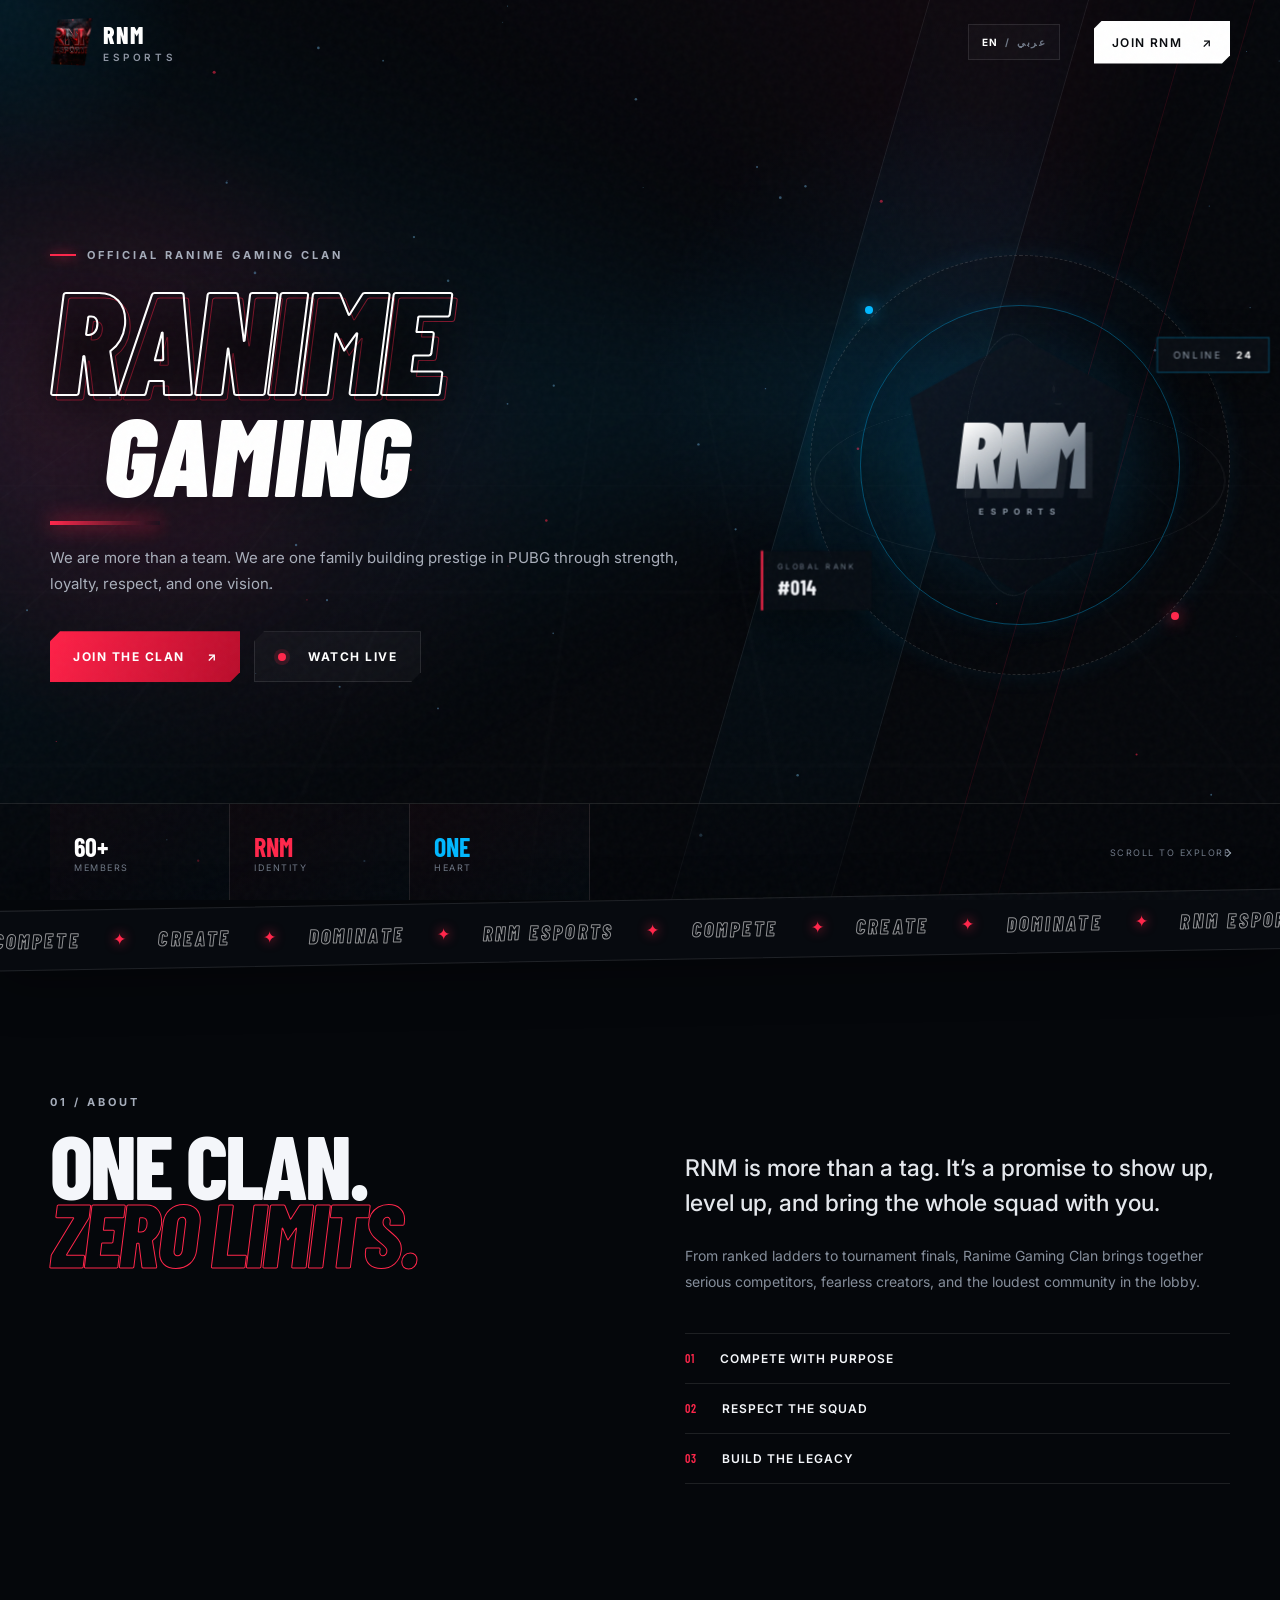
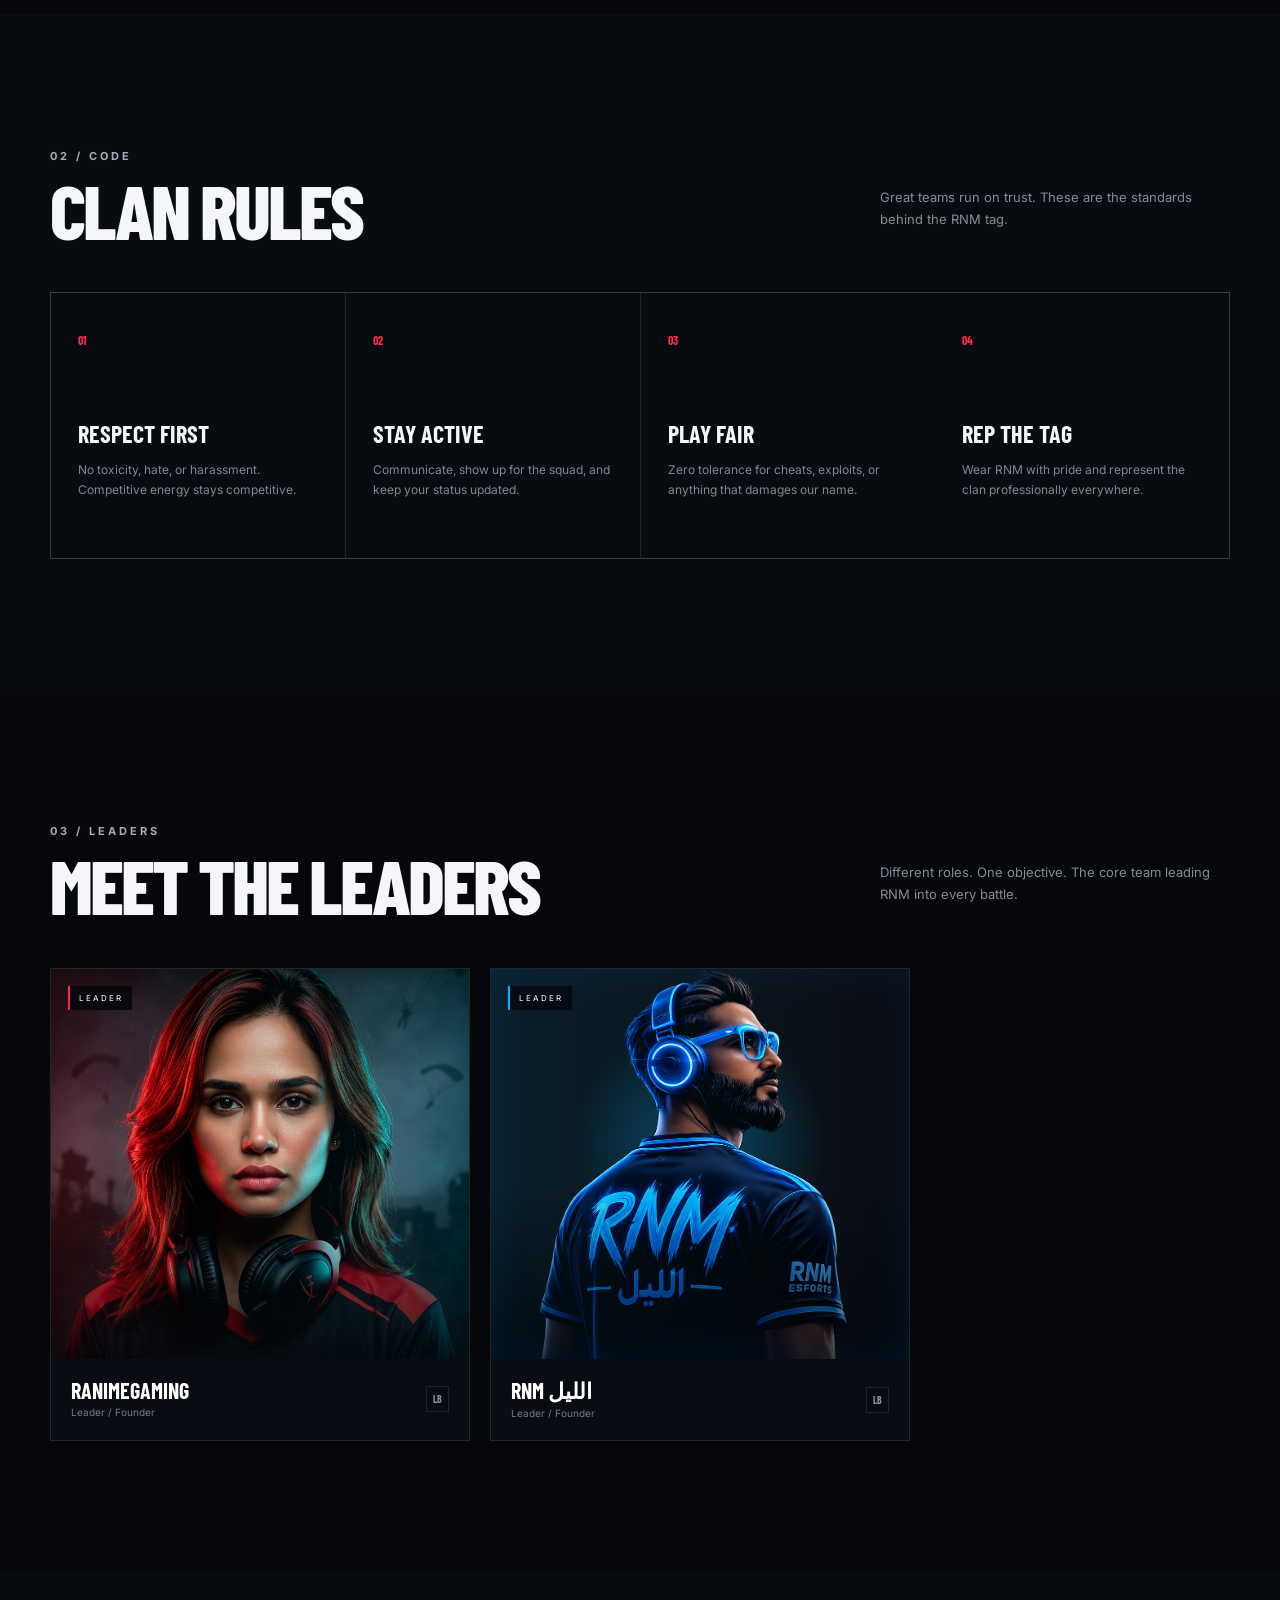
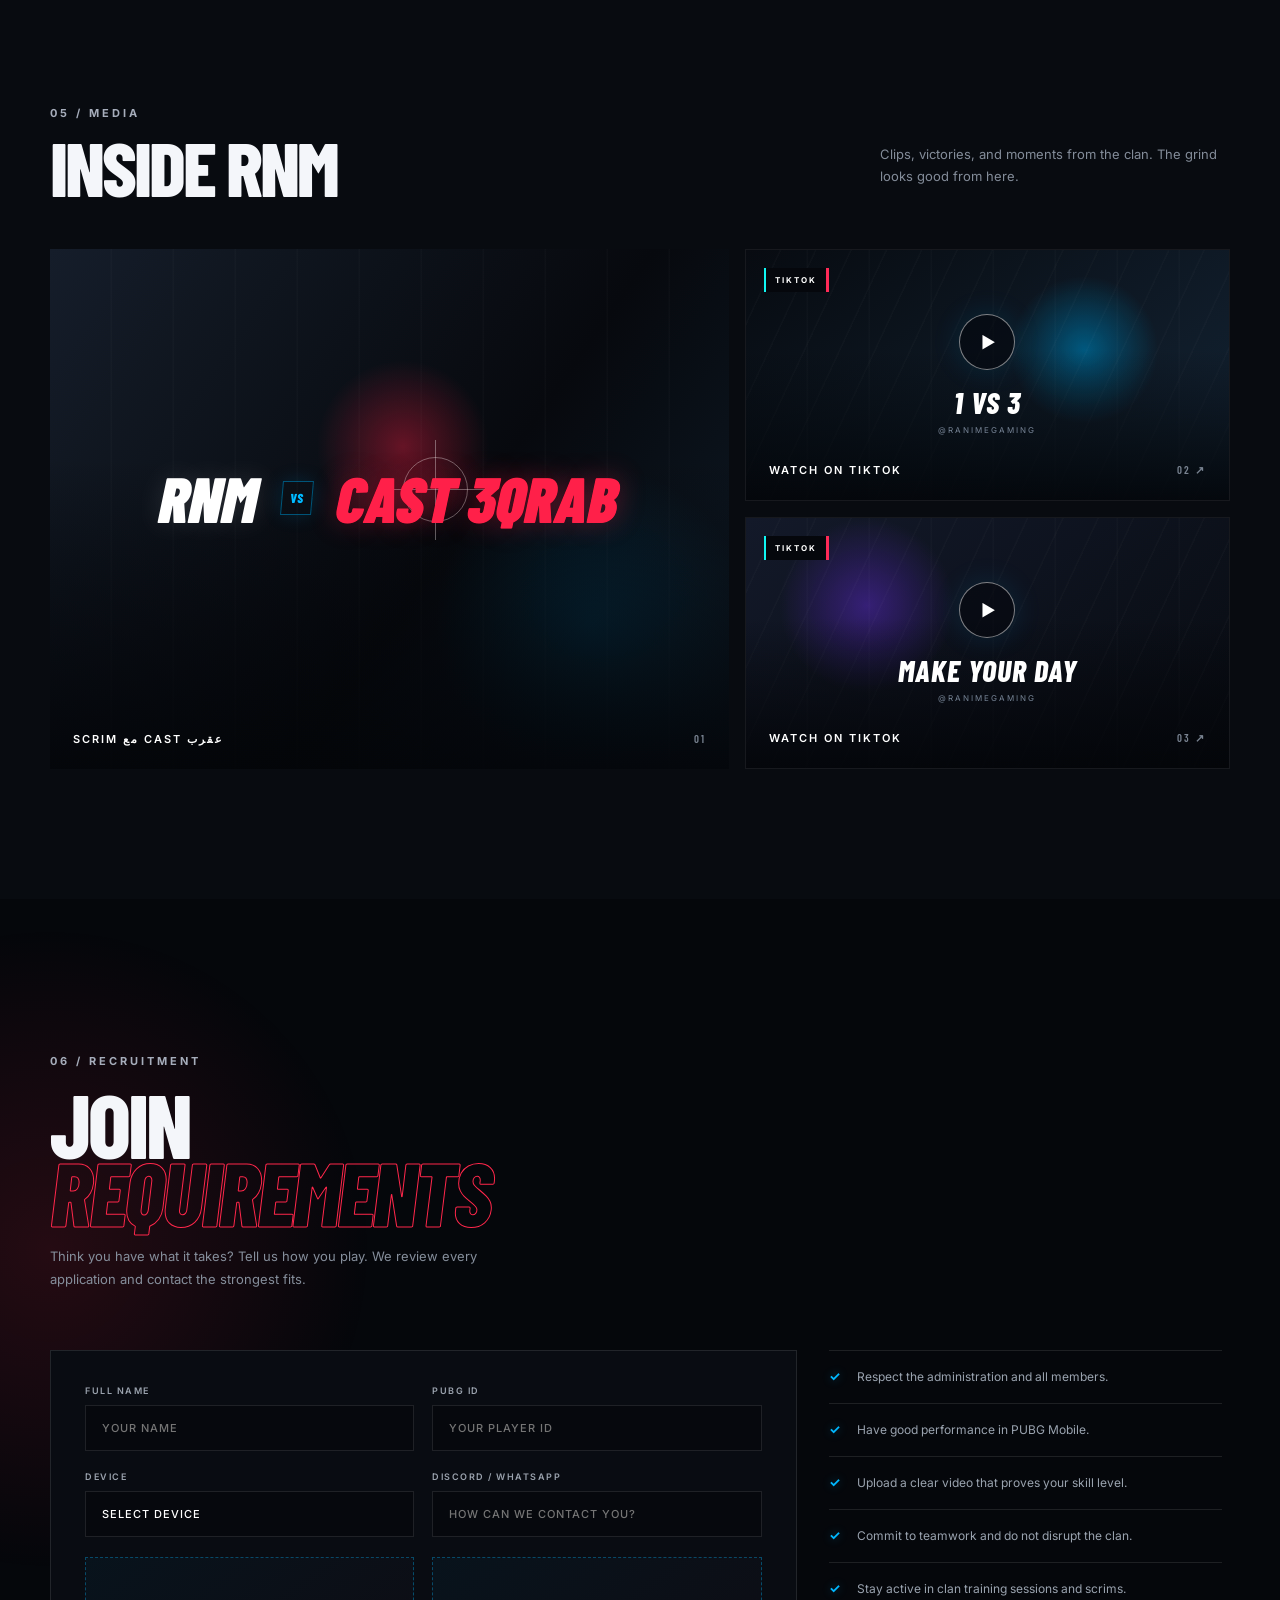
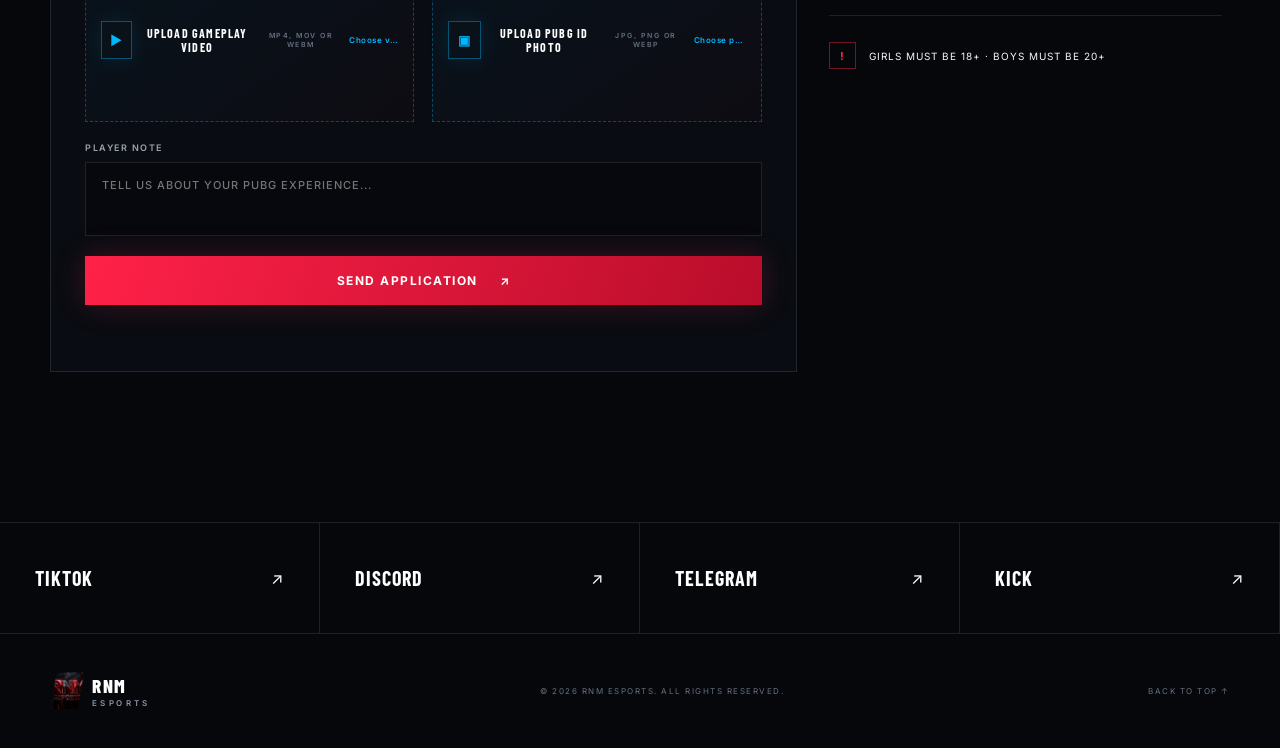
==== index.html @ 08b78b37 "Initial RNM Esports website" ====
<!DOCTYPE html>
<html lang="en">
<head>
  <meta charset="UTF-8">
  <meta name="viewport" content="width=device-width, initial-scale=1.0">
  <meta name="theme-color" content="#05070b">
  <meta name="description" content="RNM Esports — Official Ranime Gaming Clan. Compete, create, dominate.">
  <title>RNM ESPORTS — Official Ranime Gaming Clan</title>
  <link rel="icon" type="image/png" href="assets/rnm-esports-logo.png">
  <link rel="preconnect" href="https://fonts.googleapis.com">
  <link rel="preconnect" href="https://fonts.gstatic.com" crossorigin>
  <link href="https://fonts.googleapis.com/css2?family=Barlow+Condensed:ital,wght@0,500;0,600;0,700;0,800;0,900;1,700&family=Inter:wght@400;500;600;700&display=swap" rel="stylesheet">
  <link rel="stylesheet" href="styles.css?v=20260709-12">
</head>
<body>
  <div class="noise"></div>
  <div class="cursor-glow" aria-hidden="true"></div>
  <div class="page-progress" aria-hidden="true"></div>
  <aside class="live-alert" id="live-alert" aria-live="polite" hidden>
    <div class="live-alert-inner container">
      <div class="live-alert-copy">
        <i class="live-dot"></i>
        <div><b>RANIME IS LIVE NOW</b><span>Join the stream and support RNM</span></div>
      </div>
      <a id="live-alert-link" href="#" target="_blank" rel="noreferrer">WATCH NOW <span>↗</span></a>
      <button id="close-live-alert" type="button" aria-label="Close live notification">×</button>
    </div>
  </aside>

  <header class="nav-wrap">
    <nav class="nav container" aria-label="Main navigation">
      <a class="brand" href="#home" aria-label="RNM Esports home">
        <span class="brand-mark logo-mark"><img src="assets/rnm-esports-logo.png" alt=""></span>
        <span class="brand-copy"><b>RNM</b><small>ESPORTS</small></span>
      </a>
      <button class="menu-btn" type="button" aria-expanded="false" aria-controls="nav-links">
        <span></span><span></span>
        <span class="sr-only">Toggle menu</span>
      </button>
      <div class="nav-links" id="nav-links">
        <div class="language-toggle" id="language-toggle" aria-label="Switch language">
          <a href="?lang=en" data-lang="en">EN</a><span>/</span><a href="?lang=ar" data-lang="ar">عربي</a>
        </div>
        <a class="nav-cta" href="#join">Join RNM <span>↗</span></a>
      </div>
    </nav>
  </header>

  <main>
    <section class="hero" id="home">
      <canvas id="particle-canvas" aria-hidden="true"></canvas>
      <div class="hero-grid" aria-hidden="true"></div>
      <div class="hero-aurora" aria-hidden="true"></div>
      <div class="hero-slash slash-one"></div>
      <div class="hero-slash slash-two"></div>
      <div class="container hero-inner">
        <div class="hero-copy reveal">
          <div class="eyebrow"><span></span> Official Ranime Gaming Clan</div>
          <h1><span class="ranime-word">RANIME</span><br><span class="gaming-word">GAMING</span></h1>
          <p>We are more than a team. We are one family building prestige in PUBG through strength, loyalty, respect, and one vision.</p>
          <div class="hero-actions">
            <a class="btn btn-primary" href="#join">Join the clan <span>↗</span></a>
            <a class="btn btn-ghost" id="watch-live" href="#" target="_blank" rel="noreferrer"><i class="live-dot"></i> <span class="watch-label">Watch live</span></a>
          </div>
        </div>
        <div class="hero-emblem reveal" aria-hidden="true">
          <div class="emblem-glow"></div>
          <div class="emblem-ring ring-1"></div>
          <div class="emblem-ring ring-2"></div>
          <div class="orbit orbit-a"><i></i></div>
          <div class="orbit orbit-b"><i></i></div>
          <div class="emblem-core">
            <strong class="emblem-word">RNM</strong>
            <small>ESPORTS</small>
          </div>
          <div class="status-chip">ONLINE <b>24</b></div>
          <div class="rank-chip"><small>GLOBAL RANK</small><b>#014</b></div>
        </div>
      </div>
      <div class="hero-stats">
        <div class="container stats-inner">
          <div><strong data-count="60">0</strong><span>Members</span></div>
          <div><strong>RNM</strong><span>Identity</span></div>
          <div><strong>ONE</strong><span>Heart</span></div>
          <div class="scroll-cue"><span>Scroll to explore</span><i></i></div>
        </div>
      </div>
    </section>

    <div class="ticker" aria-label="RNM Esports motto">
      <div class="ticker-track">
        <span>COMPETE</span><i>✦</i><span>CREATE</span><i>✦</i><span>DOMINATE</span><i>✦</i><span>RNM ESPORTS</span><i>✦</i>
        <span>COMPETE</span><i>✦</i><span>CREATE</span><i>✦</i><span>DOMINATE</span><i>✦</i><span>RNM ESPORTS</span><i>✦</i>
      </div>
    </div>

    <section class="section about" id="about">
      <div class="container about-grid">
        <div class="section-heading reveal">
          <span class="section-index">01 / ABOUT</span>
          <h2>ONE CLAN.<br><em>ZERO LIMITS.</em></h2>
        </div>
        <div class="about-copy reveal">
          <p class="lead">RNM is more than a tag. It’s a promise to show up, level up, and bring the whole squad with you.</p>
          <p>From ranked ladders to tournament finals, Ranime Gaming Clan brings together serious competitors, fearless creators, and the loudest community in the lobby.</p>
          <div class="values">
            <div><b>01</b><span>Compete with purpose</span></div>
            <div><b>02</b><span>Respect the squad</span></div>
            <div><b>03</b><span>Build the legacy</span></div>
          </div>
        </div>
      </div>
    </section>

    <section class="section rules" id="rules">
      <div class="container">
        <div class="section-top reveal">
          <div><span class="section-index">02 / CODE</span><h2>CLAN RULES</h2></div>
          <p>Great teams run on trust. These are the standards behind the RNM tag.</p>
        </div>
        <div class="rule-grid">
          <article class="rule-card reveal"><span>01</span><h3>Respect first</h3><p>No toxicity, hate, or harassment. Competitive energy stays competitive.</p></article>
          <article class="rule-card reveal"><span>02</span><h3>Stay active</h3><p>Communicate, show up for the squad, and keep your status updated.</p></article>
          <article class="rule-card reveal"><span>03</span><h3>Play fair</h3><p>Zero tolerance for cheats, exploits, or anything that damages our name.</p></article>
          <article class="rule-card reveal"><span>04</span><h3>Rep the tag</h3><p>Wear RNM with pride and represent the clan professionally everywhere.</p></article>
        </div>
      </div>
    </section>

    <section class="section roster" id="roster">
      <div class="container">
        <div class="section-top reveal">
          <div><span class="section-index">03 / LEADERS</span><h2>MEET THE LEADERS</h2></div>
          <p>Different roles. One objective. The core team leading RNM into every battle.</p>
        </div>
        <div class="team-grid">
          <a class="player-card player-link reveal" href="https://www.tiktok.com/@ranimegaming" target="_blank" rel="noreferrer" aria-label="Open RanimeGaming on TikTok">
            <div class="player-visual red leader-visual">
              <img class="player-photo" src="assets/ranimegaming-leader.jpg" alt="RanimeGaming, RNM Esports leader">
              <span class="role">LEADER</span>
            </div>
            <div class="player-info"><div><h3>RANIMEGAMING</h3><p>Leader / Founder</p></div><span>LB</span></div>
          </a>
          <a class="player-card player-link reveal" href="https://www.tiktok.com/@darwish.hajj" target="_blank" rel="noreferrer" aria-label="Open RNM الليل on TikTok">
            <div class="player-visual blue member-photo-visual">
              <img class="player-photo" src="assets/rnm-al-layl.png" alt="RNM الليل, RNM Esports captain">
              <span class="role">LEADER</span>
            </div>
            <div class="player-info"><div><h3>RNM الليل</h3><p>Leader / Founder</p></div><span>LB</span></div>
          </a>
        </div>
      </div>
    </section>

    <section class="section gallery" id="gallery">
      <div class="container">
        <div class="section-top reveal">
          <div><span class="section-index">05 / MEDIA</span><h2>INSIDE RNM</h2></div>
          <p>Clips, victories, and moments from the clan. The grind looks good from here.</p>
        </div>
        <div class="gallery-grid">
          <a class="gallery-item gallery-main scrim-feature reveal" href="https://www.tiktok.com/@ranimegaming/video/7637928309866745095" target="_blank" rel="noreferrer" aria-label="Watch RNM versus CAST عقرب scrim on TikTok">
            <div class="scene scene-1"><span class="crosshair"></span><div class="versus-mark"><b>RNM</b><i>VS</i><b>CAST 3QRAB</b></div></div>
            <div class="gallery-label"><span>SCRIM مع CAST عقرب</span><b>01</b></div>
          </a>
          <a class="gallery-item tiktok-card reveal" href="https://vt.tiktok.com/ZSYVrwwBP/" target="_blank" rel="noreferrer" aria-label="Watch 1 vs 3 on RanimeGaming TikTok">
            <div class="scene tiktok-scene scene-2">
              <span class="tiktok-badge">TIKTOK</span>
              <span class="video-play">▶</span>
              <strong>1 VS 3</strong>
              <small>@RANIMEGAMING</small>
            </div>
            <div class="gallery-label"><span>WATCH ON TIKTOK</span><b>02 ↗</b></div>
          </a>
          <a class="gallery-item tiktok-card reveal" href="https://vt.tiktok.com/ZSYVrsYfb/" target="_blank" rel="noreferrer" aria-label="Watch Make Your Day on RanimeGaming TikTok">
            <div class="scene tiktok-scene scene-3">
              <span class="tiktok-badge">TIKTOK</span>
              <span class="video-play">▶</span>
              <strong>MAKE YOUR DAY</strong>
              <small>@RANIMEGAMING</small>
            </div>
            <div class="gallery-label"><span>WATCH ON TIKTOK</span><b>03 ↗</b></div>
          </a>
        </div>
      </div>
    </section>

    <section class="section join" id="join">
      <div class="join-glow"></div>
      <div class="container join-grid">
        <div class="join-copy reveal">
          <span class="section-index">06 / RECRUITMENT</span>
          <h2>JOIN<br><em>REQUIREMENTS</em></h2>
          <p>Think you have what it takes? Tell us how you play. We review every application and contact the strongest fits.</p>
        </div>
        <form class="join-form reveal" id="join-form">
          <div class="form-row">
            <label>Full name<input name="fullName" type="text" placeholder="YOUR NAME" autocomplete="name" required></label>
            <label>PUBG ID<input name="pubgId" type="text" inputmode="numeric" placeholder="YOUR PLAYER ID" required></label>
          </div>
          <div class="form-row">
            <label>Device
              <select name="device" required>
                <option value="">SELECT DEVICE</option>
                <option>Phone</option>
                <option>Tablet / iPad</option>
              </select>
            </label>
            <label>Discord / WhatsApp<input name="contact" type="text" placeholder="HOW CAN WE CONTACT YOU?" required></label>
          </div>
          <div class="upload-grid">
            <label class="upload-box">
              <input name="gameplayVideo" type="file" accept="video/mp4,video/webm,video/quicktime" required>
              <span class="upload-icon">▶</span>
              <b>UPLOAD GAMEPLAY VIDEO</b>
              <small>MP4, MOV or WEBM</small>
              <em class="file-name">Choose video</em>
            </label>
            <label class="upload-box">
              <input name="pubgIdImage" type="file" accept="image/jpeg,image/png,image/webp" required>
              <span class="upload-icon">▣</span>
              <b>UPLOAD PUBG ID PHOTO</b>
              <small>JPG, PNG or WEBP</small>
              <em class="file-name">Choose photo</em>
            </label>
          </div>
          <label>Player note <textarea name="experience" rows="3" placeholder="TELL US ABOUT YOUR PUBG EXPERIENCE..."></textarea></label>
          <button class="btn btn-primary submit-btn" type="submit">Send application <span>↗</span></button>
          <p class="form-status" role="status"></p>
        </form>
        <aside class="acceptance-requirements reveal">
          <ul>
            <li>Respect the administration and all members.</li>
            <li>Have good performance in PUBG Mobile.</li>
            <li>Upload a clear video that proves your skill level.</li>
            <li>Commit to teamwork and do not disrupt the clan.</li>
            <li>Stay active in clan training sessions and scrims.</li>
          </ul>
          <div class="join-note"><span>!</span><p>Girls must be 18+ · Boys must be 20+</p></div>
        </aside>
      </div>
    </section>

    <section class="social-strip" aria-label="Social links">
      <a href="https://www.tiktok.com/@ranimegaming" target="_blank" rel="noreferrer"><span>TIKTOK</span><b>↗</b></a>
      <a href="https://discord.gg/p7MRAWybR" target="_blank" rel="noreferrer"><span>DISCORD</span><b>↗</b></a>
      <a href="https://t.me/ranimegaming" target="_blank" rel="noreferrer"><span>TELEGRAM</span><b>↗</b></a>
      <a href="https://kick.com/ranimegaming" target="_blank" rel="noreferrer"><span>KICK</span><b>↗</b></a>
    </section>
  </main>

  <footer>
    <div class="container footer-inner">
      <a class="brand footer-brand" href="#home"><span class="brand-mark logo-mark"><img src="assets/rnm-esports-logo.png" alt=""></span><span class="brand-copy"><b>RNM</b><small>ESPORTS</small></span></a>
      <p>© 2026 RNM ESPORTS. ALL RIGHTS RESERVED.</p>
      <a href="#home" class="back-top">BACK TO TOP ↑</a>
    </div>
  </footer>
  <script src="config.js?v=20260709-13"></script>
  <script src="script.js?v=20260709-13"></script>
</body>
</html>
---- styles.css ----
:root{--bg:#05070b;--panel:#0a0d13;--line:rgba(255,255,255,.1);--text:#f4f6fa;--muted:#8e95a3;--red:#ff274b;--blue:#00b8ff;--font-display:"Barlow Condensed",sans-serif;--font-body:"Inter",sans-serif}
*{box-sizing:border-box}html{scroll-behavior:smooth}body{margin:0;background:var(--bg);color:var(--text);font-family:var(--font-body);overflow-x:hidden}.noise{position:fixed;inset:0;opacity:.035;pointer-events:none;z-index:99;background-image:url("data:image/svg+xml,%3Csvg viewBox='0 0 180 180' xmlns='http://www.w3.org/2000/svg'%3E%3Cfilter id='n'%3E%3CfeTurbulence type='fractalNoise' baseFrequency='.85' numOctaves='3' stitchTiles='stitch'/%3E%3C/filter%3E%3Crect width='100%25' height='100%25' filter='url(%23n)' opacity='.8'/%3E%3C/svg%3E")}.cursor-glow{position:fixed;width:420px;height:420px;border-radius:50%;background:radial-gradient(circle,rgba(0,184,255,.09),transparent 65%);pointer-events:none;transform:translate(-50%,-50%);z-index:0}.container{width:min(1180px,calc(100% - 48px));margin:auto}.sr-only{position:absolute;width:1px;height:1px;padding:0;margin:-1px;overflow:hidden;clip:rect(0,0,0,0);white-space:nowrap;border:0}
.nav-wrap{position:fixed;top:0;left:0;width:100%;z-index:50;border-bottom:1px solid transparent;transition:.3s}.nav-wrap.scrolled{background:rgba(5,7,11,.84);backdrop-filter:blur(18px);border-color:var(--line)}.nav{height:84px;display:flex;align-items:center;justify-content:space-between}.brand{display:flex;align-items:center;gap:11px;color:#fff;text-decoration:none}.brand-mark{width:42px;height:46px;display:grid;place-items:center;font:900 31px/1 var(--font-display);font-style:italic;background:linear-gradient(135deg,var(--red),#9a0d2b);clip-path:polygon(18% 0,100% 0,82% 100%,0 100%)}.brand-copy{display:grid;line-height:.8}.brand-copy b{font:800 24px/1 var(--font-display);letter-spacing:1px}.brand-copy small{font:600 10px/1 var(--font-body);letter-spacing:3.6px;color:var(--muted);margin-top:5px}.nav-links{display:flex;align-items:center;gap:34px}.nav-links a{color:#aeb4c0;text-decoration:none;text-transform:uppercase;font:600 12px var(--font-body);letter-spacing:1.4px;transition:.2s}.nav-links a:hover{color:#fff}.nav-links .nav-cta{background:#fff;color:#080a0e;padding:14px 18px;clip-path:polygon(8px 0,100% 0,100% calc(100% - 8px),calc(100% - 8px) 100%,0 100%,0 8px)}.nav-links .nav-cta:hover{background:var(--red);color:#fff}.nav-cta span{margin-left:15px}.menu-btn{display:none;background:none;border:0;width:42px;height:42px;padding:10px}.menu-btn span:not(.sr-only){display:block;height:2px;background:#fff;margin:7px 0}
.hero{min-height:100vh;position:relative;display:flex;align-items:center;overflow:hidden;background:radial-gradient(circle at 72% 42%,rgba(0,76,120,.16),transparent 28%),radial-gradient(circle at 18% 52%,rgba(255,39,75,.08),transparent 30%)}#particle-canvas,.hero-grid{position:absolute;inset:0;width:100%;height:100%}.hero-grid{opacity:.16;background-image:linear-gradient(rgba(255,255,255,.06) 1px,transparent 1px),linear-gradient(90deg,rgba(255,255,255,.06) 1px,transparent 1px);background-size:76px 76px;mask-image:linear-gradient(to bottom,transparent 5%,#000 40%,transparent 92%);transform:perspective(600px) rotateX(56deg) scale(1.7) translateY(20%)}.hero-slash{position:absolute;width:160px;height:130%;top:-15%;transform:skewX(-16deg);border:1px solid rgba(255,255,255,.07)}.slash-one{right:25%;background:linear-gradient(180deg,transparent,rgba(0,184,255,.05),transparent)}.slash-two{right:12%;width:60px;border-color:rgba(255,39,75,.12)}.hero-inner{position:relative;z-index:2;display:grid;grid-template-columns:1.2fr .8fr;align-items:center;padding:150px 0 120px}.eyebrow,.section-index{text-transform:uppercase;font-size:11px;font-weight:700;letter-spacing:3px;color:#a6adbb}.eyebrow{display:flex;align-items:center;gap:11px}.eyebrow span{display:block;width:26px;height:2px;background:var(--red);box-shadow:0 0 12px var(--red)}.hero h1,.section h2{font-family:var(--font-display);margin:20px 0;text-transform:uppercase;line-height:.76;letter-spacing:-3px}.hero h1{font-size:clamp(92px,14vw,190px);font-style:italic;font-weight:900;text-shadow:0 10px 50px rgba(0,0,0,.4)}.hero h1 span{color:transparent;-webkit-text-stroke:2px #fff;position:relative}.hero h1 span:after{content:"RNM";position:absolute;left:5px;top:5px;color:transparent;-webkit-text-stroke:1px rgba(255,39,75,.55);z-index:-1}.hero-copy>p{max-width:580px;color:#a9afbb;line-height:1.75;font-size:15px}.hero-actions{display:flex;gap:14px;margin-top:34px}.btn{border:0;display:inline-flex;align-items:center;justify-content:center;gap:22px;min-width:165px;padding:17px 23px;text-decoration:none;text-transform:uppercase;font:700 12px var(--font-body);letter-spacing:1.5px;cursor:pointer;transition:.25s;clip-path:polygon(10px 0,100% 0,100% calc(100% - 10px),calc(100% - 10px) 100%,0 100%,0 10px)}.btn-primary{color:#fff;background:linear-gradient(110deg,#ff2148,#b90d2b);box-shadow:0 0 30px rgba(255,39,75,.22)}.btn-primary:hover{transform:translateY(-3px);box-shadow:0 5px 36px rgba(255,39,75,.45)}.btn-ghost{border:1px solid var(--line);color:#fff;background:rgba(255,255,255,.03)}.btn-ghost:hover{border-color:rgba(0,184,255,.55);background:rgba(0,184,255,.07)}.live-dot{width:8px;height:8px;background:#ff274b;border-radius:50%;box-shadow:0 0 0 4px rgba(255,39,75,.16);animation:pulse 1.5s infinite}.hero-emblem{position:relative;width:min(420px,35vw);aspect-ratio:1;margin-left:auto;display:grid;place-items:center}.emblem-ring{position:absolute;border-radius:50%;border:1px solid rgba(255,255,255,.14)}.ring-1{inset:0;border-style:dashed;animation:spin 35s linear infinite}.ring-2{inset:12%;border-color:rgba(0,184,255,.35);box-shadow:inset 0 0 45px rgba(0,184,255,.05);animation:spin 25s linear infinite reverse}.emblem-core{width:58%;height:58%;display:flex;flex-direction:column;align-items:center;justify-content:center;background:linear-gradient(140deg,rgba(15,23,35,.95),rgba(4,7,12,.95));clip-path:polygon(50% 0,93% 24%,82% 82%,50% 100%,18% 82%,7% 24%);filter:drop-shadow(0 0 35px rgba(0,184,255,.18))}.emblem-core span{font:900 150px/1 var(--font-display);font-style:italic;background:linear-gradient(135deg,#fff 20%,#566575 75%);-webkit-background-clip:text;color:transparent}.emblem-core small{font-size:8px;letter-spacing:4px;color:#77818e}.status-chip{position:absolute;right:-20px;top:22%;padding:10px 14px;background:#090d13;border:1px solid rgba(0,184,255,.35);font-size:9px;letter-spacing:2px;color:#8e9aa8}.status-chip b{color:#fff;margin-left:8px}.hero-stats{position:absolute;bottom:0;left:0;width:100%;z-index:3;border-top:1px solid var(--line);background:rgba(4,6,10,.5)}.stats-inner{display:grid;grid-template-columns:repeat(3,180px) 1fr;align-items:center;height:96px}.stats-inner>div{display:grid;border-right:1px solid var(--line);padding-left:24px}.stats-inner strong{font:700 26px var(--font-display)}.stats-inner span{font-size:9px;text-transform:uppercase;letter-spacing:1.5px;color:#707987}.scroll-cue{border:0!important;display:flex!important;grid-template-columns:1fr 32px!important;justify-content:end;align-items:center}.scroll-cue i{height:1px;background:#55606d;position:relative}.scroll-cue i:after{content:"";position:absolute;right:0;top:-2px;width:5px;height:5px;border-top:1px solid #9ca6b2;border-right:1px solid #9ca6b2;transform:rotate(45deg)}
.section{padding:130px 0;position:relative}.section h2{font-size:clamp(58px,7vw,96px);font-weight:800}.section h2 em{font-style:italic;color:transparent;-webkit-text-stroke:1px var(--red)}.about-grid{display:grid;grid-template-columns:1fr 1fr;gap:90px}.about-copy{padding-top:38px}.about-copy p{color:#858e9b;line-height:1.85;font-size:14px}.about-copy .lead{color:#e4e7ec;font:500 23px/1.5 var(--font-body)}.values{margin-top:38px;border-top:1px solid var(--line)}.values div{display:flex;gap:25px;align-items:center;padding:17px 0;border-bottom:1px solid var(--line);text-transform:uppercase;font:600 12px var(--font-body);letter-spacing:1px}.values b{font:600 12px var(--font-display);color:var(--red)}
.rules,.gallery{background:#080b10}.section-top{display:flex;justify-content:space-between;align-items:flex-end;margin-bottom:54px}.section-top h2{font-size:clamp(52px,6vw,78px);margin:16px 0 0}.section-top>p{width:350px;color:#838c99;line-height:1.7;font-size:13px;margin-bottom:8px}.rule-grid{display:grid;grid-template-columns:repeat(4,1fr);gap:1px;background:var(--line);border:1px solid var(--line)}.rule-card{background:#080b10;padding:36px 27px;min-height:265px;position:relative;overflow:hidden;transition:.3s}.rule-card:after{content:"";position:absolute;width:100%;height:3px;bottom:0;left:-100%;background:linear-gradient(90deg,var(--red),var(--blue));transition:.35s}.rule-card:hover{background:#0d1118;transform:translateY(-5px)}.rule-card:hover:after{left:0}.rule-card>span{font:700 12px var(--font-display);color:var(--red)}.rule-card h3{text-transform:uppercase;font:700 24px var(--font-display);margin:70px 0 12px}.rule-card p{color:#7f8794;font-size:12px;line-height:1.7}
.team-grid{display:grid;grid-template-columns:repeat(2,minmax(0,1fr));gap:20px;max-width:860px}.player-card{background:#090c12;border:1px solid var(--line);transition:.3s}.player-card:hover{transform:translateY(-8px);border-color:rgba(0,184,255,.35)}.player-visual{height:390px;position:relative;display:grid;place-items:center;overflow:hidden}.player-visual:after{content:"";position:absolute;inset:0;background:repeating-linear-gradient(110deg,transparent 0 28px,rgba(255,255,255,.025) 29px 30px)}.player-visual.red{background:radial-gradient(circle at 50% 45%,rgba(255,39,75,.34),transparent 42%),#0b0d13}.player-visual.blue{background:radial-gradient(circle at 50% 45%,rgba(0,184,255,.33),transparent 42%),#0b0d13}.player-visual.purple{background:radial-gradient(circle at 50% 45%,rgba(127,70,255,.34),transparent 42%),#0b0d13}.player-visual.cyan{background:radial-gradient(circle at 50% 45%,rgba(0,255,217,.25),transparent 42%),#0b0d13}.player-avatar{font:900 155px/1 var(--font-display);font-style:italic;color:rgba(255,255,255,.88);text-shadow:10px 10px 0 rgba(255,255,255,.05);z-index:1}.role{position:absolute;top:17px;left:17px;background:rgba(5,7,11,.8);padding:7px 9px;font-size:8px;letter-spacing:2px;z-index:2}.player-info{display:flex;align-items:center;justify-content:space-between;padding:18px 20px}.player-info h3{font:700 22px var(--font-display);margin:0}.player-info p{font-size:10px;color:#737d8b;margin:3px 0}.player-info>span{font:700 10px var(--font-display);color:#8993a0;border:1px solid var(--line);padding:6px}
.events{background:linear-gradient(135deg,#07090e,#0a0f17)}.match{display:grid;grid-template-columns:110px 1fr 130px 50px;align-items:center;border-top:1px solid var(--line);padding:24px 8px;transition:.3s}.match:last-child{border-bottom:1px solid var(--line)}.match:hover{background:rgba(255,255,255,.025);padding-left:20px}.date{display:flex;align-items:baseline;gap:8px}.date b{font:700 42px var(--font-display)}.date span,.match-time span{font-size:9px;letter-spacing:2px;color:#7d8794}.match-type>span{font:700 8px var(--font-body);letter-spacing:2px;color:var(--red)}.match-type h3{font:700 28px var(--font-display);margin:6px 0}.match-type h3 i{font-style:normal;color:#46505e;margin:0 10px}.match-type p{font-size:10px;color:#6f7885;margin:0}.match-time{display:grid}.match-time b{font:700 20px var(--font-display)}.match>a{color:#fff;border:1px solid var(--line);width:42px;height:42px;display:grid;place-items:center;text-decoration:none;transition:.2s}.match>a:hover{background:var(--red);border-color:var(--red)}
.gallery-grid{display:grid;grid-template-columns:1.4fr 1fr;grid-template-rows:1fr 1fr;gap:16px}.gallery-item{position:relative;min-height:230px;overflow:hidden}.gallery-main{grid-row:1/3;min-height:520px}.scene{position:absolute;inset:0;transition:.6s}.gallery-item:hover .scene{transform:scale(1.04)}.scene:after{content:"";position:absolute;inset:0;background:linear-gradient(0deg,rgba(3,5,8,.9),transparent 60%),repeating-linear-gradient(90deg,transparent 0 60px,rgba(255,255,255,.02) 61px 62px)}.scene-1{background:radial-gradient(circle at 55% 45%,rgba(255,48,78,.45),transparent 18%),linear-gradient(125deg,#18202b 10%,#080b11 45%,#142431 70%,#07090d)}.scene-2{background:radial-gradient(circle at 70% 40%,rgba(0,184,255,.38),transparent 20%),linear-gradient(145deg,#080b10,#152432)}.scene-3{background:radial-gradient(circle at 25% 35%,rgba(122,55,255,.34),transparent 22%),linear-gradient(145deg,#141927,#080b10)}.crosshair{position:absolute;left:52%;top:40%;width:65px;height:65px;border:1px solid rgba(255,255,255,.35);border-radius:50%;z-index:1}.crosshair:before,.crosshair:after{content:"";position:absolute;background:rgba(255,255,255,.35)}.crosshair:before{width:100px;height:1px;left:-18px;top:31px}.crosshair:after{height:100px;width:1px;top:-18px;left:31px}.gallery-label{position:absolute;bottom:0;left:0;width:100%;padding:23px;display:flex;justify-content:space-between;z-index:2;font:600 11px var(--font-body);letter-spacing:2px}.gallery-label b{font:600 11px var(--font-display);color:#798391}
.join{overflow:hidden;padding:150px 0}.join-glow{position:absolute;width:700px;height:700px;left:-300px;top:0;background:radial-gradient(circle,rgba(255,39,75,.13),transparent 65%)}.join-grid{display:grid;grid-template-columns:.9fr 1.1fr;gap:100px;position:relative}.join-copy p{color:#858e9b;font-size:13px;line-height:1.75;max-width:430px}.join-note{display:flex;gap:13px;align-items:center;margin-top:32px}.join-note span{width:27px;height:27px;border:1px solid rgba(255,39,75,.45);color:var(--red);display:grid;place-items:center;font:700 11px var(--font-body)}.join-note p{font-size:10px;text-transform:uppercase;letter-spacing:1px}.join-form{background:#090c12;border:1px solid var(--line);padding:34px}.form-row{display:grid;grid-template-columns:1fr 1fr;gap:18px}.join-form label{display:grid;gap:9px;margin-bottom:20px;text-transform:uppercase;font:600 9px var(--font-body);letter-spacing:1.5px;color:#9ba3ae}.join-form input,.join-form select,.join-form textarea{width:100%;border:1px solid var(--line);background:#06080d;color:#fff;padding:15px 16px;outline:0;font:500 11px var(--font-body);letter-spacing:1px;resize:none;transition:.2s}.join-form input:focus,.join-form select:focus,.join-form textarea:focus{border-color:var(--blue);box-shadow:0 0 0 3px rgba(0,184,255,.06)}.join-form select{appearance:none}.submit-btn{width:100%;clip-path:none}.form-status{text-align:center;color:#57e7b3!important;min-height:18px;margin:14px 0 0!important}
.social-strip{display:grid;grid-template-columns:repeat(4,1fr);border-top:1px solid var(--line);border-bottom:1px solid var(--line)}.social-strip a{height:110px;display:flex;align-items:center;justify-content:space-between;padding:0 35px;border-right:1px solid var(--line);text-decoration:none;color:#fff;font:700 20px var(--font-display);letter-spacing:1px;transition:.25s}.social-strip a:hover{background:var(--red);padding-right:25px}.social-strip b{font:400 16px var(--font-body)}footer{padding:34px 0}.footer-inner{display:flex;justify-content:space-between;align-items:center}.footer-brand{transform:scale(.8);transform-origin:left}.footer-inner p,.back-top{color:#67717f;text-decoration:none;font-size:8px;letter-spacing:1.5px}.back-top:hover{color:#fff}
.reveal{opacity:0;transform:translateY(30px);transition:opacity .7s ease,transform .7s ease}.reveal.visible{opacity:1;transform:none}@keyframes spin{to{transform:rotate(360deg)}}@keyframes pulse{50%{box-shadow:0 0 0 8px rgba(255,39,75,0)}}@media(max-width:900px){.nav-links{position:fixed;inset:84px 0 auto;background:rgba(5,7,11,.97);padding:30px 24px;display:none;flex-direction:column;align-items:stretch;border-bottom:1px solid var(--line)}.nav-links.open{display:flex}.menu-btn{display:block}.hero-inner{grid-template-columns:1fr;padding-top:140px}.hero-emblem{position:absolute;width:330px;right:-130px;opacity:.28}.hero-copy{z-index:2}.stats-inner{grid-template-columns:repeat(3,1fr)}.scroll-cue{display:none!important}.about-grid,.join-grid{grid-template-columns:1fr;gap:30px}.rule-grid,.team-grid{grid-template-columns:1fr 1fr}.section-top{align-items:flex-start}.section-top>p{width:280px}.join-grid{gap:45px}.social-strip{grid-template-columns:1fr 1fr}.social-strip a:nth-child(2){border-right:0}}@media(max-width:600px){.container{width:min(100% - 30px,1180px)}.nav{height:72px}.nav-links{inset:72px 0 auto}.brand-mark{width:36px;height:40px;font-size:27px}.hero{min-height:820px}.hero-inner{padding:120px 0 200px}.hero h1{font-size:88px;letter-spacing:-2px}.hero-copy>p{font-size:13px}.hero-actions{flex-direction:column;align-items:stretch}.btn{width:100%}.hero-emblem{top:200px;right:-200px}.hero-stats{bottom:0}.stats-inner{height:112px}.stats-inner>div{padding-left:10px}.stats-inner strong{font-size:23px}.stats-inner span{font-size:7px}.section{padding:90px 0}.section h2{font-size:56px}.about-grid{gap:0}.about-copy{padding-top:10px}.about-copy .lead{font-size:19px}.section-top{display:block;margin-bottom:34px}.section-top>p{width:auto}.rule-grid,.team-grid{grid-template-columns:1fr}.rule-card{min-height:220px}.rule-card h3{margin-top:45px}.player-visual{height:340px}.match{grid-template-columns:65px 1fr 38px;padding:20px 0}.match-time{display:none}.date b{font-size:34px}.match-type h3{font-size:21px}.gallery-grid{display:block}.gallery-item,.gallery-main{min-height:300px;margin-bottom:14px}.gallery-main{min-height:430px}.join{padding:100px 0}.join-form{padding:24px 18px}.form-row{grid-template-columns:1fr;gap:0}.social-strip a{height:85px;padding:0 18px;font-size:16px}.footer-inner{flex-direction:column;gap:22px}.footer-brand{transform-origin:center}.cursor-glow{display:none}}
@media(prefers-reduced-motion:reduce){html{scroll-behavior:auto}*,*:before,*:after{animation-duration:.01ms!important;animation-iteration-count:1!important;transition-duration:.01ms!important}}

/* Premium depth system */
.page-progress{position:fixed;z-index:101;left:0;top:0;width:var(--scroll-progress,0%);height:2px;background:linear-gradient(90deg,var(--red),#9d38ff,var(--blue));box-shadow:0 0 16px var(--blue);pointer-events:none}
.nav-wrap:before{content:"";position:absolute;inset:0;opacity:0;background:linear-gradient(90deg,rgba(255,39,75,.04),transparent 35%,rgba(0,184,255,.04));transition:.3s}.nav-wrap.scrolled:before{opacity:1}
.brand-mark{position:relative;filter:drop-shadow(0 0 12px rgba(255,39,75,.28));transform:perspective(80px) rotateY(-8deg)}
.hero{isolation:isolate}.hero:before{content:"";position:absolute;z-index:-1;width:54vw;height:54vw;left:-22vw;top:5%;border-radius:50%;background:radial-gradient(circle,rgba(255,25,70,.13),transparent 67%);filter:blur(35px);animation:breathe 5s ease-in-out infinite}
.hero-aurora{position:absolute;inset:-20%;z-index:-1;background:conic-gradient(from 130deg at 70% 45%,transparent 0 30%,rgba(0,184,255,.08) 38%,transparent 47%,rgba(255,39,75,.05) 64%,transparent 73%);filter:blur(50px);animation:aurora 16s linear infinite}
.hero-copy{transform-style:preserve-3d}.hero-copy.visible h1{animation:heroEnter 1s cubic-bezier(.16,1,.3,1) both}.hero h1{filter:drop-shadow(0 22px 35px rgba(0,0,0,.75))}.hero h1:after{content:"";display:block;width:110px;height:4px;margin-top:25px;background:linear-gradient(90deg,var(--red),transparent);box-shadow:0 0 20px var(--red)}
.hero-emblem{transform-style:preserve-3d;perspective:900px;transition:transform .2s ease-out}.emblem-glow{position:absolute;inset:14%;border-radius:50%;background:radial-gradient(circle,rgba(0,184,255,.24),transparent 66%);filter:blur(25px);animation:breathe 3.2s ease-in-out infinite}.emblem-ring{box-shadow:0 0 25px rgba(0,184,255,.08)}.ring-1:before,.ring-1:after{content:"";position:absolute;width:8px;height:8px;border-radius:50%;background:var(--blue);box-shadow:0 0 16px var(--blue)}.ring-1:before{left:13%;top:12%}.ring-1:after{right:12%;bottom:13%;background:var(--red);box-shadow:0 0 16px var(--red)}
.orbit{position:absolute;inset:2%;border:1px solid rgba(255,255,255,.07);border-radius:50%;transform:rotateX(68deg) rotateZ(12deg);animation:orbitSpin 7s linear infinite}.orbit-b{inset:19%;transform:rotateY(68deg) rotateZ(48deg);animation-duration:5s;animation-direction:reverse}.orbit i{position:absolute;left:50%;top:-4px;width:8px;height:8px;border-radius:50%;background:#fff;box-shadow:0 0 12px #fff,0 0 24px var(--blue)}
.emblem-core{transform:translateZ(45px);position:relative}.emblem-core:after{content:"";position:absolute;inset:0;background:linear-gradient(115deg,transparent 20%,rgba(255,255,255,.16) 47%,transparent 62%);transform:translateX(-130%);animation:coreShine 4s ease-in-out infinite}.status-chip,.rank-chip{backdrop-filter:blur(10px);box-shadow:0 12px 35px rgba(0,0,0,.4);transform:translateZ(70px)}.rank-chip{position:absolute;left:-7%;bottom:18%;display:grid;padding:10px 14px;background:rgba(9,13,19,.8);border-left:2px solid var(--red)}.rank-chip small{font-size:7px;letter-spacing:2px;color:#6f7b89}.rank-chip b{font:700 19px var(--font-display);margin-top:3px}
.ticker{position:relative;z-index:4;overflow:hidden;border-block:1px solid rgba(255,255,255,.1);background:#070a0f;transform:rotate(-1deg) scale(1.01);box-shadow:0 12px 50px rgba(0,0,0,.35)}.ticker-track{width:max-content;display:flex;align-items:center;gap:32px;padding:17px 0;animation:ticker 24s linear infinite}.ticker span{font:800 20px var(--font-display);font-style:italic;letter-spacing:3px;color:transparent;-webkit-text-stroke:1px rgba(255,255,255,.55)}.ticker i{font-style:normal;color:var(--red);text-shadow:0 0 12px var(--red)}
.rule-card,.player-card,.join-form{transform-style:preserve-3d;will-change:transform}.rule-card:before,.player-card:before,.join-form:before{content:"";position:absolute;inset:0;z-index:3;pointer-events:none;background:radial-gradient(circle at var(--mx,50%) var(--my,50%),rgba(255,255,255,.1),transparent 30%);opacity:0;transition:.25s}.rule-card:hover:before,.player-card:hover:before,.join-form:hover:before{opacity:1}.player-card{position:relative}.player-visual:before{content:"";position:absolute;inset:12% 15%;border:1px solid rgba(255,255,255,.08);transform:perspective(400px) rotateX(58deg) translateY(38%);box-shadow:0 0 45px currentColor;opacity:.4}.player-avatar{transition:.45s cubic-bezier(.2,.8,.2,1);transform:translateZ(30px)}.player-card:hover .player-avatar{transform:translateZ(60px) scale(1.07);text-shadow:13px 13px 0 rgba(255,255,255,.06),0 0 35px rgba(255,255,255,.18)}
.scene{filter:saturate(1.15)}.gallery-item:before{content:"VIEW";position:absolute;z-index:4;left:50%;top:50%;width:72px;height:72px;display:grid;place-items:center;border-radius:50%;border:1px solid rgba(255,255,255,.5);background:rgba(5,7,11,.45);backdrop-filter:blur(8px);font:700 9px var(--font-body);letter-spacing:2px;opacity:0;transform:translate(-50%,-40%) scale(.8);transition:.35s}.gallery-item:hover:before{opacity:1;transform:translate(-50%,-50%) scale(1)}
.match{position:relative;overflow:hidden}.match:before{content:"";position:absolute;left:-100%;top:0;width:60%;height:100%;background:linear-gradient(90deg,transparent,rgba(0,184,255,.045),transparent);transform:skewX(-20deg);transition:.6s}.match:hover:before{left:130%}.social-strip a{position:relative;overflow:hidden}.social-strip a:after{content:"";position:absolute;width:80px;height:180%;right:-100px;top:-40%;background:rgba(255,255,255,.16);transform:skewX(-18deg);transition:.4s}.social-strip a:hover:after{right:120%}
@keyframes heroEnter{from{opacity:0;transform:translateY(55px) rotateX(8deg);filter:blur(8px)}to{opacity:1;transform:none;filter:none}}@keyframes breathe{50%{transform:scale(1.13);opacity:.7}}@keyframes aurora{to{transform:rotate(360deg)}}@keyframes orbitSpin{to{transform:rotateX(68deg) rotateZ(372deg)}}@keyframes coreShine{0%,55%{transform:translateX(-130%)}80%,100%{transform:translateX(130%)}}@keyframes ticker{to{transform:translateX(-50%)}}

@media(max-width:900px){
  body.menu-open{overflow:hidden}.nav-links{height:calc(100dvh - 72px);inset:72px 0 auto;justify-content:center;gap:8px;background:rgba(4,6,10,.97);backdrop-filter:blur(24px)}.nav-links a:not(.nav-cta){font:800 38px/1 var(--font-display);font-style:italic;letter-spacing:0;color:#fff;padding:10px 0;border-bottom:1px solid var(--line)}.nav-links .nav-cta{margin-top:20px;text-align:center;padding:20px}.menu-btn{position:relative}.menu-btn span:not(.sr-only){transition:.3s}.menu-btn[aria-expanded=true] span:first-child{transform:translateY(4.5px) rotate(45deg)}.menu-btn[aria-expanded=true] span:nth-child(2){transform:translateY(-4.5px) rotate(-45deg)}
}
@media(max-width:600px){
  .hero{min-height:100svh;padding-bottom:105px}.hero-inner{min-height:calc(100svh - 110px);padding:106px 0 80px;align-content:center}.eyebrow{font-size:9px;letter-spacing:2.1px}.hero h1{font-size:clamp(76px,24vw,100px);margin:17px 0 20px}.hero h1:after{width:72px;height:3px;margin-top:17px}.hero-copy>p{line-height:1.65}.hero-actions{margin-top:25px;gap:10px}.btn{min-height:54px}.hero-emblem{width:300px;right:-185px;top:24%;opacity:.34}.status-chip,.rank-chip{display:none}.hero-stats{background:rgba(4,6,10,.75);backdrop-filter:blur(10px)}.stats-inner{height:105px}.ticker-track{padding:13px 0;gap:24px}.ticker span{font-size:16px}.section{padding:82px 0}.section-top h2,.section h2{font-size:clamp(49px,15vw,62px);letter-spacing:-1.5px;line-height:.83}.section-top>p{font-size:12px}.rule-card{min-height:190px;padding:28px 23px}.rule-card h3{margin-top:35px}.team-grid{gap:12px}.player-card:hover{transform:none}.player-visual{height:300px}.player-avatar{font-size:140px}.match:hover{padding-left:0}.gallery-item,.gallery-main{min-height:260px}.gallery-main{min-height:370px}.join-form{padding:22px 16px}.join-copy p{font-size:12px}.social-strip{gap:1px;background:var(--line)}.social-strip a{background:var(--bg);height:78px;font-size:15px}.footer-inner{padding-bottom:12px}
}
@media(hover:none){.rule-card:before,.player-card:before,.join-form:before{display:none}.gallery-item:before{display:none}}

/* Live status and application uploads */
.live-alert{position:fixed;z-index:110;top:0;left:0;width:100%;background:linear-gradient(90deg,#c80d31,#ff2048 52%,#b00829);box-shadow:0 12px 45px rgba(255,32,72,.3)}.live-alert[hidden]{display:none}.live-alert-inner{min-height:62px;display:flex;align-items:center;justify-content:space-between;gap:20px}.live-alert-copy{display:flex;align-items:center;gap:15px}.live-alert-copy .live-dot{background:#fff;box-shadow:0 0 0 5px rgba(255,255,255,.18)}.live-alert-copy div{display:grid}.live-alert-copy b{font:800 14px var(--font-display);letter-spacing:1.4px}.live-alert-copy span{font-size:9px;letter-spacing:1px;color:rgba(255,255,255,.72)}.live-alert a{margin-left:auto;color:#fff;text-decoration:none;font:700 10px var(--font-body);letter-spacing:1.5px;padding:10px 15px;border:1px solid rgba(255,255,255,.35)}.live-alert a span{margin-left:18px}.live-alert button{border:0;background:transparent;color:#fff;font-size:23px;cursor:pointer;padding:10px}.has-live-alert .nav-wrap{top:62px}.has-live-alert .hero{padding-top:62px}
.upload-grid{display:grid;grid-template-columns:1fr 1fr;gap:18px;margin-bottom:20px}.join-form .upload-box{position:relative;display:flex;min-height:165px;margin:0;padding:22px 15px;align-items:center;justify-content:center;text-align:center;border:1px dashed rgba(0,184,255,.35);background:linear-gradient(145deg,rgba(0,184,255,.045),rgba(255,39,75,.025));cursor:pointer;transition:.25s}.join-form .upload-box:hover{border-color:var(--blue);background:rgba(0,184,255,.07);transform:translateY(-2px)}.upload-box input{position:absolute!important;width:1px!important;height:1px!important;opacity:0;padding:0!important}.upload-box .upload-icon{width:38px;height:38px;display:grid;place-items:center;border:1px solid rgba(0,184,255,.4);color:var(--blue);font-size:13px;box-shadow:0 0 22px rgba(0,184,255,.12)}.upload-box b{font:700 12px var(--font-display);letter-spacing:1.2px;color:#fff}.upload-box small{font-size:7px;color:#64707e}.upload-box em{max-width:100%;font-style:normal;font-size:8px;color:var(--blue);text-transform:none;letter-spacing:.5px;white-space:nowrap;overflow:hidden;text-overflow:ellipsis}.upload-box.has-file{border-style:solid;border-color:#46e5aa;background:rgba(70,229,170,.04)}.upload-box.has-file .upload-icon,.upload-box.has-file em{color:#46e5aa}
@media(max-width:600px){.live-alert-inner{min-height:68px;padding:8px 0}.live-alert-copy span{display:none}.live-alert-copy b{font-size:12px}.live-alert a{padding:9px;font-size:8px}.live-alert a span{margin-left:6px}.has-live-alert .nav-wrap{top:68px}.has-live-alert .hero{padding-top:68px}.upload-grid{grid-template-columns:1fr;gap:12px}.join-form .upload-box{min-height:135px}.join-form textarea{min-height:100px}}

/* Leader portrait */
.leader-visual{isolation:isolate;background:#090c12}.player-photo{position:absolute;z-index:1;inset:0;width:100%;height:100%;object-fit:cover;object-position:center 22%;filter:saturate(1.06) contrast(1.04);transition:transform .55s cubic-bezier(.2,.8,.2,1),filter .4s}.leader-visual:after{z-index:2;background:linear-gradient(180deg,transparent 52%,rgba(4,6,10,.72) 100%),linear-gradient(90deg,rgba(255,39,75,.12),transparent 35%,rgba(0,184,255,.09))}.leader-visual .role{z-index:4;background:rgba(5,7,11,.82);border-left:2px solid var(--red);backdrop-filter:blur(8px)}.player-card:hover .player-photo{transform:scale(1.045);filter:saturate(1.16) contrast(1.06)}.leader-visual:before{z-index:3;inset:0;border:0;transform:none;box-shadow:inset 0 0 45px rgba(0,0,0,.42);opacity:1;pointer-events:none}
.member-photo-visual{isolation:isolate;background:#070b12}.member-photo-visual .player-photo{object-position:center 28%}.member-photo-visual:after{z-index:2;background:linear-gradient(180deg,transparent 56%,rgba(2,6,12,.74)),linear-gradient(90deg,rgba(0,184,255,.1),transparent)}.member-photo-visual:before{z-index:3;inset:0;border:0;transform:none;box-shadow:inset 0 0 42px rgba(0,82,160,.18);opacity:1;pointer-events:none}.member-photo-visual .role{z-index:4;border-left:2px solid var(--blue);background:rgba(4,8,15,.82);backdrop-filter:blur(8px)}
.player-link{display:block;color:#fff;text-decoration:none;cursor:pointer}
@media(max-width:600px){.leader-visual .player-photo{object-position:center 20%}.player-info h3{font-size:21px}}

/* Scrim and TikTok media */
.scrim-feature{display:block;color:#fff;text-decoration:none}.scrim-feature .scene-1{background:radial-gradient(circle at 52% 38%,rgba(255,39,75,.34),transparent 18%),radial-gradient(circle at 80% 72%,rgba(0,184,255,.15),transparent 24%),linear-gradient(125deg,#161d28,#07090d 58%,#101b26)}.versus-mark{position:absolute;z-index:2;left:50%;top:48%;display:flex;align-items:center;gap:24px;transform:translate(-50%,-50%) skewX(-5deg);white-space:nowrap}.versus-mark b{font:900 clamp(38px,5vw,72px)/1 var(--font-display);font-style:italic;text-shadow:0 0 28px rgba(255,255,255,.12)}.versus-mark b:last-child{color:var(--red);text-shadow:0 0 28px rgba(255,39,75,.3)}.versus-mark i{font:800 13px var(--font-display);color:var(--blue);padding:8px;border:1px solid rgba(0,184,255,.4);box-shadow:0 0 20px rgba(0,184,255,.14)}.tiktok-card{display:block;color:#fff;text-decoration:none;border:1px solid rgba(255,255,255,.06)}.tiktok-scene{display:flex;flex-direction:column;align-items:center;justify-content:center}.tiktok-scene:before{content:"";position:absolute;inset:0;background:repeating-linear-gradient(115deg,transparent 0 30px,rgba(255,255,255,.018) 31px 32px)}.tiktok-scene strong{position:relative;z-index:2;margin-top:14px;font:800 30px var(--font-display);font-style:italic;letter-spacing:1px}.tiktok-scene small{position:relative;z-index:2;margin-top:5px;font-size:8px;letter-spacing:2px;color:#788493}.tiktok-badge{position:absolute;z-index:2;top:18px;left:18px;font:700 8px var(--font-body);letter-spacing:2px;padding:7px 9px;background:#05070b;border-left:2px solid #28f0ec;box-shadow:3px 0 0 #ff3158}.video-play{position:relative;z-index:2;width:56px;height:56px;display:grid;place-items:center;padding-left:3px;border-radius:50%;border:1px solid rgba(255,255,255,.48);background:rgba(5,7,11,.55);box-shadow:0 0 30px rgba(0,184,255,.12);transition:.3s}.tiktok-card:hover .video-play{transform:scale(1.12);background:var(--red);border-color:var(--red);box-shadow:0 0 35px rgba(255,39,75,.35)}
@media(max-width:600px){.versus-mark{gap:12px}.versus-mark b{font-size:35px}.versus-mark i{font-size:9px;padding:5px}.tiktok-scene strong{font-size:26px}}

/* Official RNM logo */
.brand-mark.logo-mark{padding:0;overflow:hidden;background:#080b10;clip-path:polygon(18% 0,100% 0,82% 100%,0 100%)}.logo-mark img{width:100%;height:100%;object-fit:cover;transform:scale(1.46);filter:saturate(1.18) contrast(1.12)}.emblem-core{overflow:hidden}.emblem-word{font:900 clamp(62px,7vw,95px)/.8 var(--font-display);font-style:italic;letter-spacing:-5px;background:linear-gradient(145deg,#fff 10%,#6f7b88 75%);-webkit-background-clip:text;color:transparent;filter:drop-shadow(7px 9px 0 rgba(255,255,255,.05))}.emblem-core .emblem-word+small{margin-top:16px;font:700 8px var(--font-body);letter-spacing:6px;color:#8a96a4}.emblem-core:after{z-index:2}.footer-brand .logo-mark{filter:drop-shadow(0 0 12px rgba(255,39,75,.22))}

/* Language switcher */
.language-toggle{display:flex;align-items:center;gap:7px;border:1px solid var(--line);background:rgba(255,255,255,.025);color:#707987;padding:11px 13px;font:700 10px var(--font-body);letter-spacing:1px;transition:.2s}.language-toggle:hover{border-color:rgba(0,184,255,.45);color:#fff}.language-toggle a{font:inherit;color:#707987;text-decoration:none}.language-toggle a:first-child{color:#fff}.language-toggle a:hover{color:var(--blue)}.is-arabic .language-toggle a:first-child{color:#707987}.is-arabic .language-toggle a:last-child{color:#fff}.is-arabic body{font-family:"Inter",Tahoma,Arial,sans-serif}.is-arabic .hero-copy,.is-arabic .section-heading,.is-arabic .about-copy,.is-arabic .join-copy,.is-arabic .join-form{text-align:right}.is-arabic .eyebrow{flex-direction:row-reverse;justify-content:flex-end}.is-arabic .values div,.is-arabic .join-note{flex-direction:row-reverse}.is-arabic .section-top{flex-direction:row-reverse;text-align:right}.is-arabic .player-info{flex-direction:row-reverse;text-align:right}.is-arabic .role{left:auto;right:17px}.is-arabic .gallery-label{flex-direction:row-reverse}.is-arabic .join-form label{text-align:right}.is-arabic .upload-box{text-align:center!important}
@media(max-width:900px){.language-toggle{justify-content:center;margin-bottom:18px;padding:14px}.is-arabic .nav-links a:not(.nav-cta){text-align:right}}

.acceptance-requirements{margin-top:34px;padding:24px;border:1px solid var(--line);background:linear-gradient(135deg,rgba(255,39,75,.045),rgba(0,184,255,.025));position:relative}.acceptance-requirements:before{content:"";position:absolute;top:-1px;left:0;width:72px;height:2px;background:linear-gradient(90deg,var(--red),var(--blue));box-shadow:0 0 15px rgba(255,39,75,.35)}.acceptance-requirements h3{margin:0 0 18px;text-transform:uppercase;font:700 18px var(--font-display);letter-spacing:1px}.acceptance-requirements ul{list-style:none;padding:0;margin:0}.acceptance-requirements li{position:relative;padding:10px 0 10px 25px;border-top:1px solid rgba(255,255,255,.06);color:#9aa3af;font-size:11px;line-height:1.5}.acceptance-requirements li:before{content:"✓";position:absolute;left:0;top:10px;color:var(--blue);font-weight:700;text-shadow:0 0 10px rgba(0,184,255,.4)}.is-arabic .acceptance-requirements{text-align:right}.is-arabic .acceptance-requirements:before{left:auto;right:0}.is-arabic .acceptance-requirements li{padding:10px 25px 10px 0}.is-arabic .acceptance-requirements li:before{left:auto;right:0}
@media(max-width:600px){.acceptance-requirements{margin-top:26px;padding:20px 17px}.acceptance-requirements li{font-size:11px}}

/* Polished Arabic typography */
.is-arabic .section h2{font-family:Tahoma,Arial,sans-serif;font-size:clamp(48px,5.8vw,78px);font-weight:800;line-height:1.12;letter-spacing:0}.is-arabic .section h2 em{font-style:normal}.is-arabic .about-grid{direction:rtl}.is-arabic .about-copy .lead{font-size:22px;font-weight:700;line-height:1.55}.is-arabic .about-copy p{font-size:14px;line-height:2}.is-arabic .values div{justify-content:flex-start;font-size:13px}.is-arabic .rule-card h3{font-family:Tahoma,Arial,sans-serif;font-size:22px;letter-spacing:0}.is-arabic .rule-card p{font-size:13px;line-height:1.9}.is-arabic .join-copy p{font-size:14px;line-height:1.9}.is-arabic .section-index{letter-spacing:0;font-size:12px}.is-arabic .hero h1{direction:ltr;text-align:left}
@media(max-width:600px){.is-arabic .section h2{font-size:44px;line-height:1.18}.is-arabic .about-copy .lead{font-size:18px}.is-arabic .section-top{text-align:right}.is-arabic .hero h1{font-family:var(--font-display)}}

/* Application panel layout */
.join-grid{grid-template-columns:minmax(0,1.55fr) minmax(300px,.85fr);gap:24px;align-items:start;direction:ltr}.join-grid>.join-copy{grid-column:1/-1;max-width:720px;padding:0;margin-bottom:22px;direction:ltr}.join-grid>.join-form{grid-column:1;grid-row:2;margin:0}.join-grid>.acceptance-requirements{grid-column:2;grid-row:2;margin:0;padding:34px 30px;border-color:rgba(255,39,75,.3);border-radius:4px;background:linear-gradient(145deg,rgba(255,39,75,.075),rgba(7,10,15,.96));position:sticky;top:120px;direction:ltr}.requirements-icon{font-size:34px;color:var(--red);margin-bottom:20px;text-shadow:0 0 20px rgba(255,39,75,.4)}.join-grid>.acceptance-requirements h3{font-size:24px}.join-grid>.acceptance-requirements li{padding-top:14px;padding-bottom:14px;font-size:12px}.is-arabic .join-grid>.join-copy{direction:rtl}.is-arabic .join-grid>.acceptance-requirements{direction:rtl}
@media(max-width:900px){.join-grid{grid-template-columns:1fr;gap:22px}.join-grid>.join-copy,.join-grid>.join-form,.join-grid>.acceptance-requirements{grid-column:1}.join-grid>.join-copy{grid-row:1}.join-grid>.acceptance-requirements{grid-row:2;position:relative;top:auto}.join-grid>.join-form{grid-row:3}}
@media(max-width:600px){.join-grid>.acceptance-requirements{padding:25px 20px}.join-grid>.acceptance-requirements h3{font-size:21px}}

/* Ranime hero identity */
.hero h1{font-size:clamp(76px,10.5vw,150px)}.hero h1 span:after{content:"RANIME"}.hero-copy>p{max-width:630px}.stats-inner>div:not(.scroll-cue){background:linear-gradient(145deg,rgba(255,39,75,.035),rgba(0,184,255,.02));height:100%;align-content:center}.stats-inner strong{color:#fff}.stats-inner>div:nth-child(2) strong{color:var(--red)}.stats-inner>div:nth-child(3) strong{color:var(--blue)}
@media(max-width:600px){.hero h1{font-size:clamp(65px,18vw,82px);letter-spacing:-1px}.hero h1 span:after{left:3px;top:3px}.hero-copy>p{font-size:12px}.stats-inner>div{padding-left:8px}}

/* Flat requirements list */
.join-grid>.acceptance-requirements{padding:0 8px;margin:0;border:0;border-radius:0;background:transparent;position:relative;top:auto}.join-grid>.acceptance-requirements:before{display:none}.join-grid>.acceptance-requirements ul{border-top:1px solid var(--line)}.join-grid>.acceptance-requirements li{padding:17px 0 17px 28px;border-bottom:1px solid var(--line);border-top:0;font-size:12px}.join-grid>.acceptance-requirements li:before{content:"✓";top:16px;color:var(--blue);font-size:13px}.is-arabic .join-grid>.acceptance-requirements li{padding:17px 28px 17px 0}.join-grid>.acceptance-requirements .join-note{margin-top:24px;padding-top:0;border:0}

.hero h1 .ranime-word{display:inline-block;font-size:1.08em;transform:scaleX(1.04);transform-origin:left center}.hero h1 .gaming-word{display:inline-block;font-size:.82em;letter-spacing:1px;color:#fff;-webkit-text-stroke:0;transform:translateX(54px)}.hero h1 .gaming-word:after{display:none;content:none}.is-arabic .hero h1 .ranime-word{transform:scaleX(1.04)}.is-arabic .hero h1 .gaming-word{transform:translateX(54px)}
@media(max-width:600px){.hero h1 .ranime-word{font-size:1.03em}.hero h1 .gaming-word,.is-arabic .hero h1 .gaming-word{font-size:.88em;transform:translateX(20px)}}
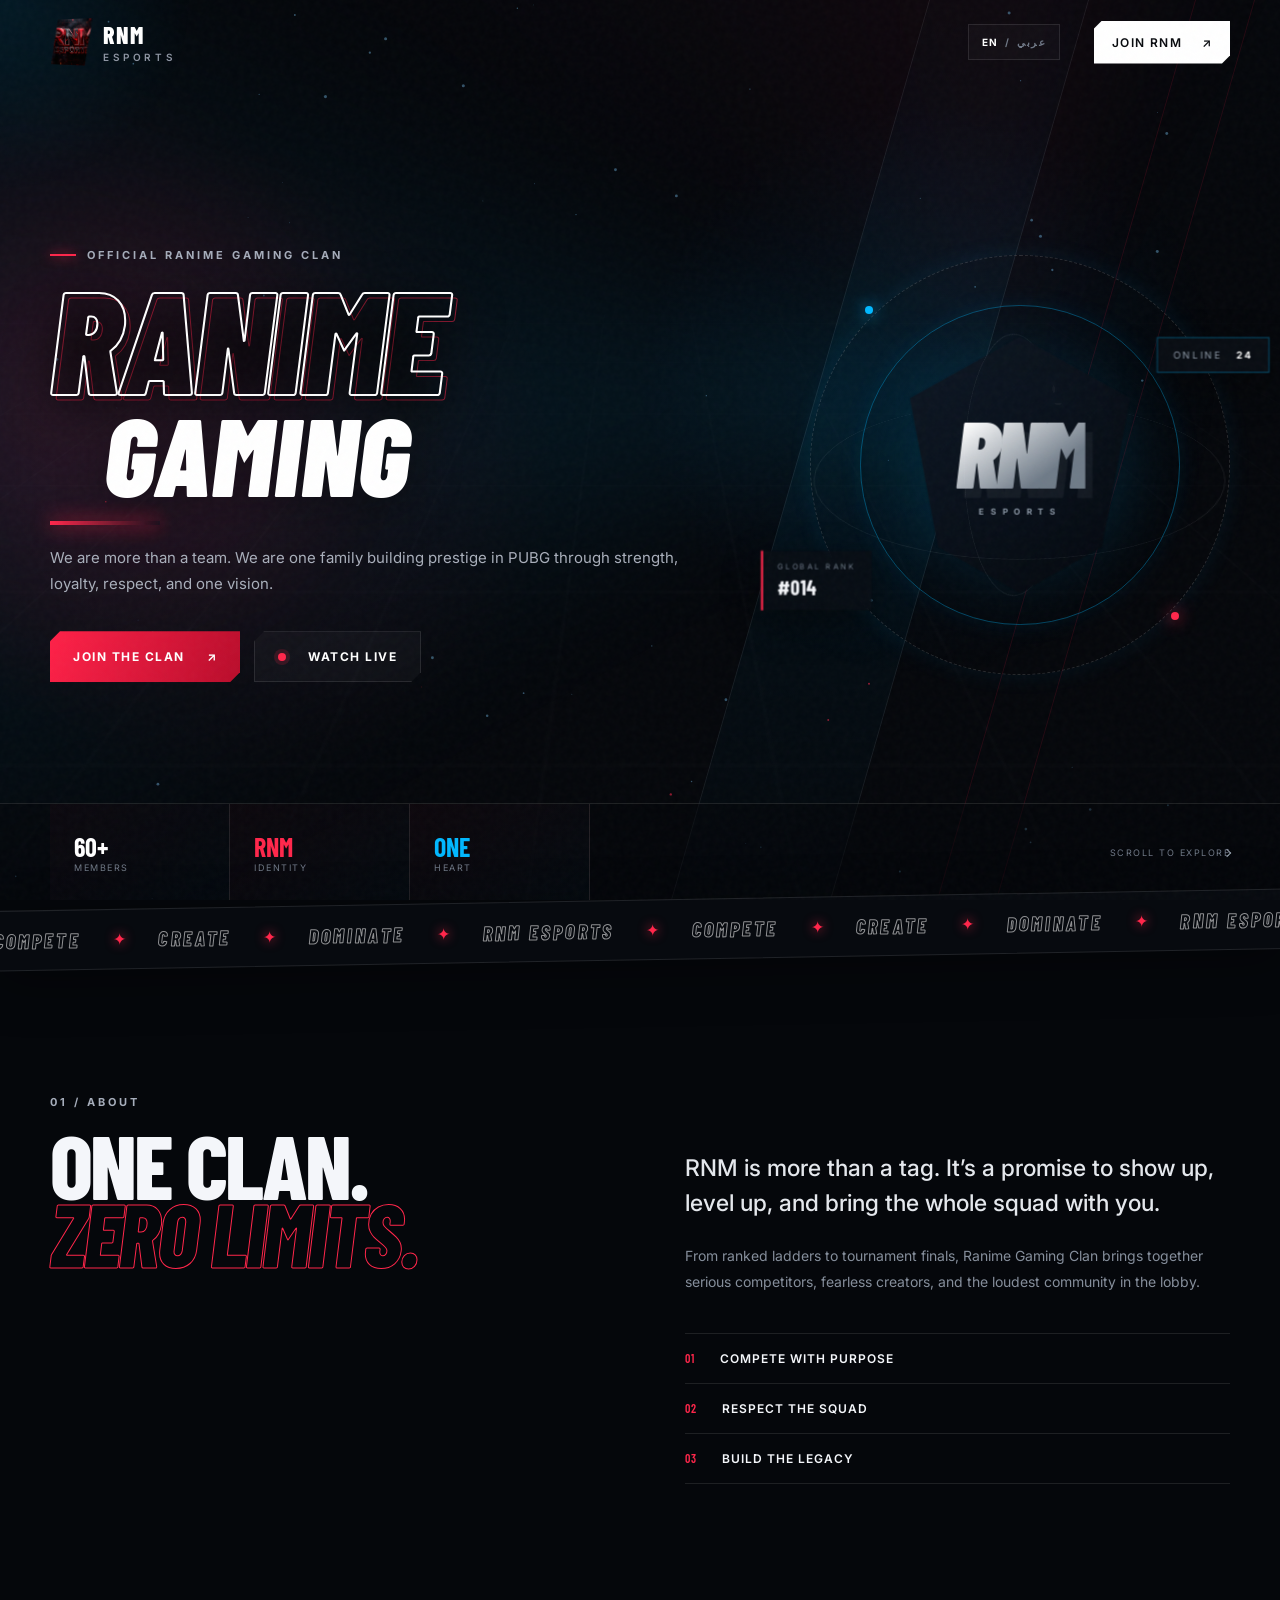
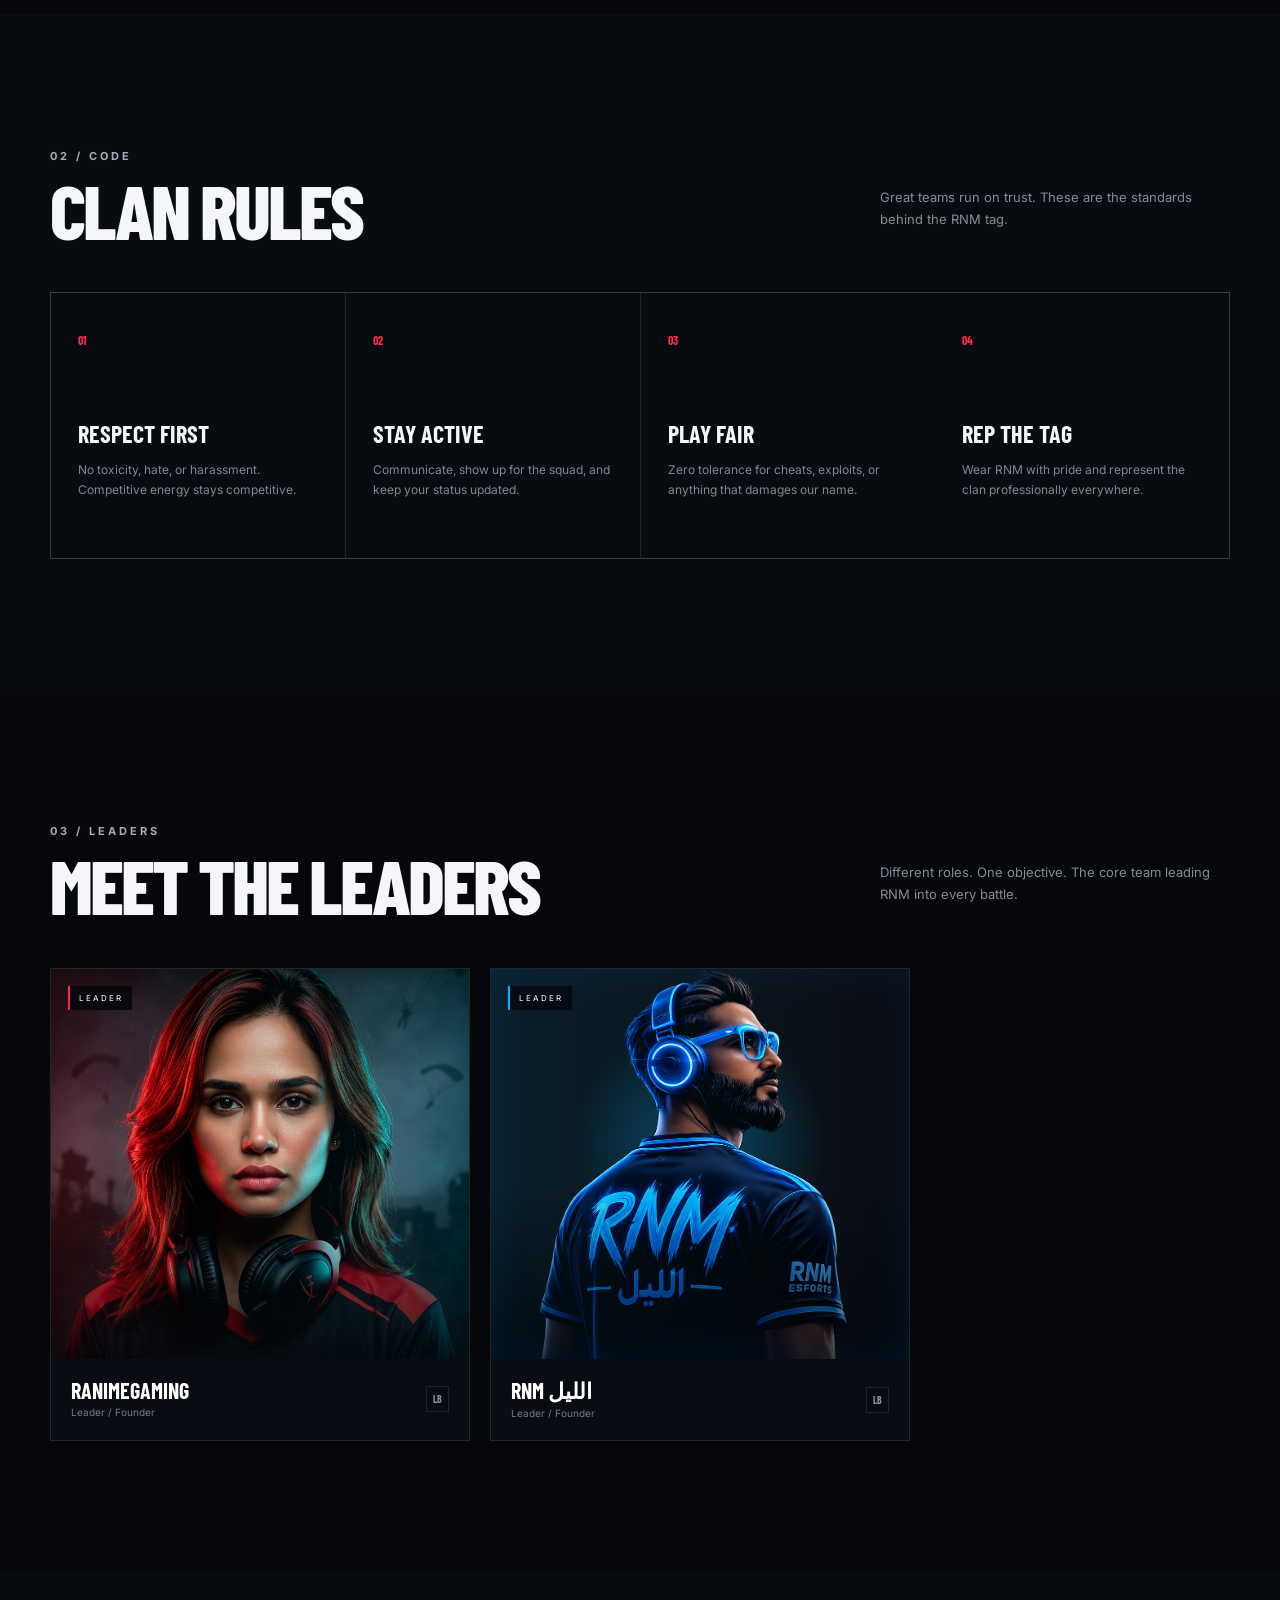
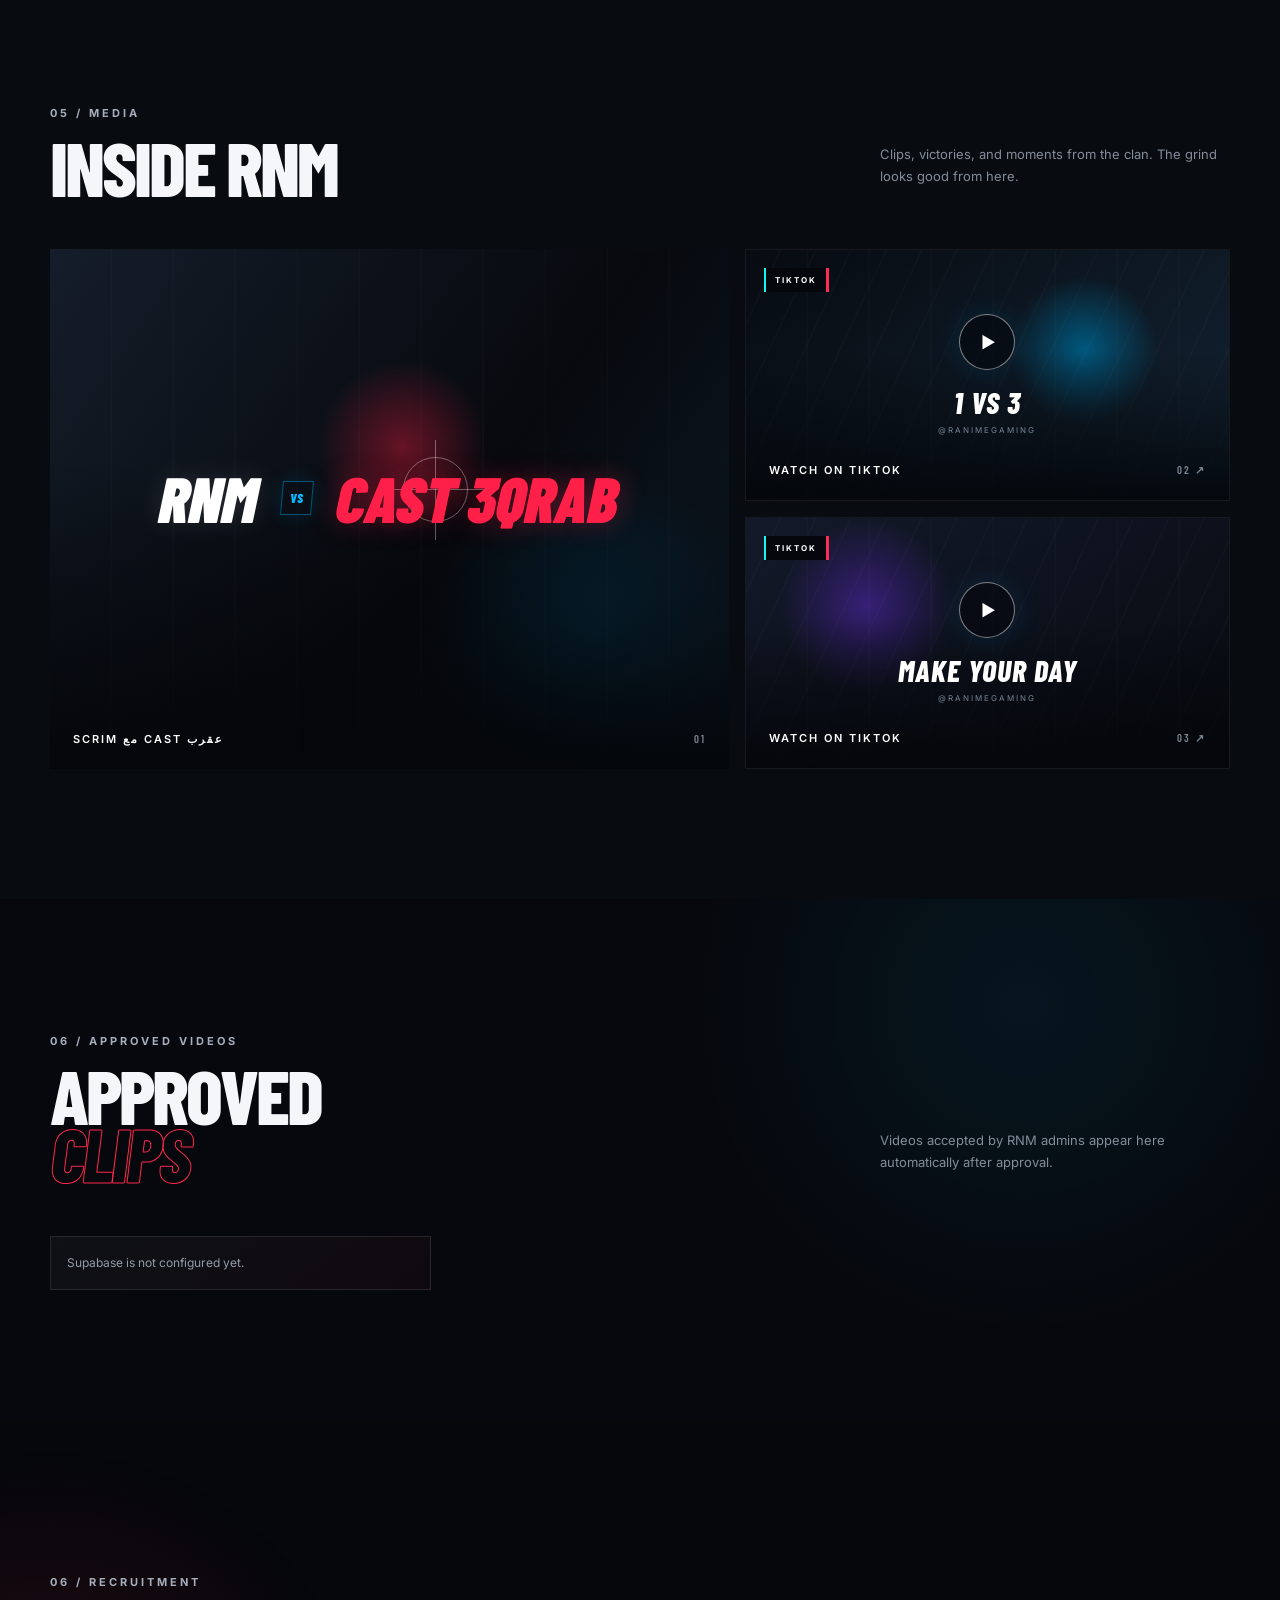
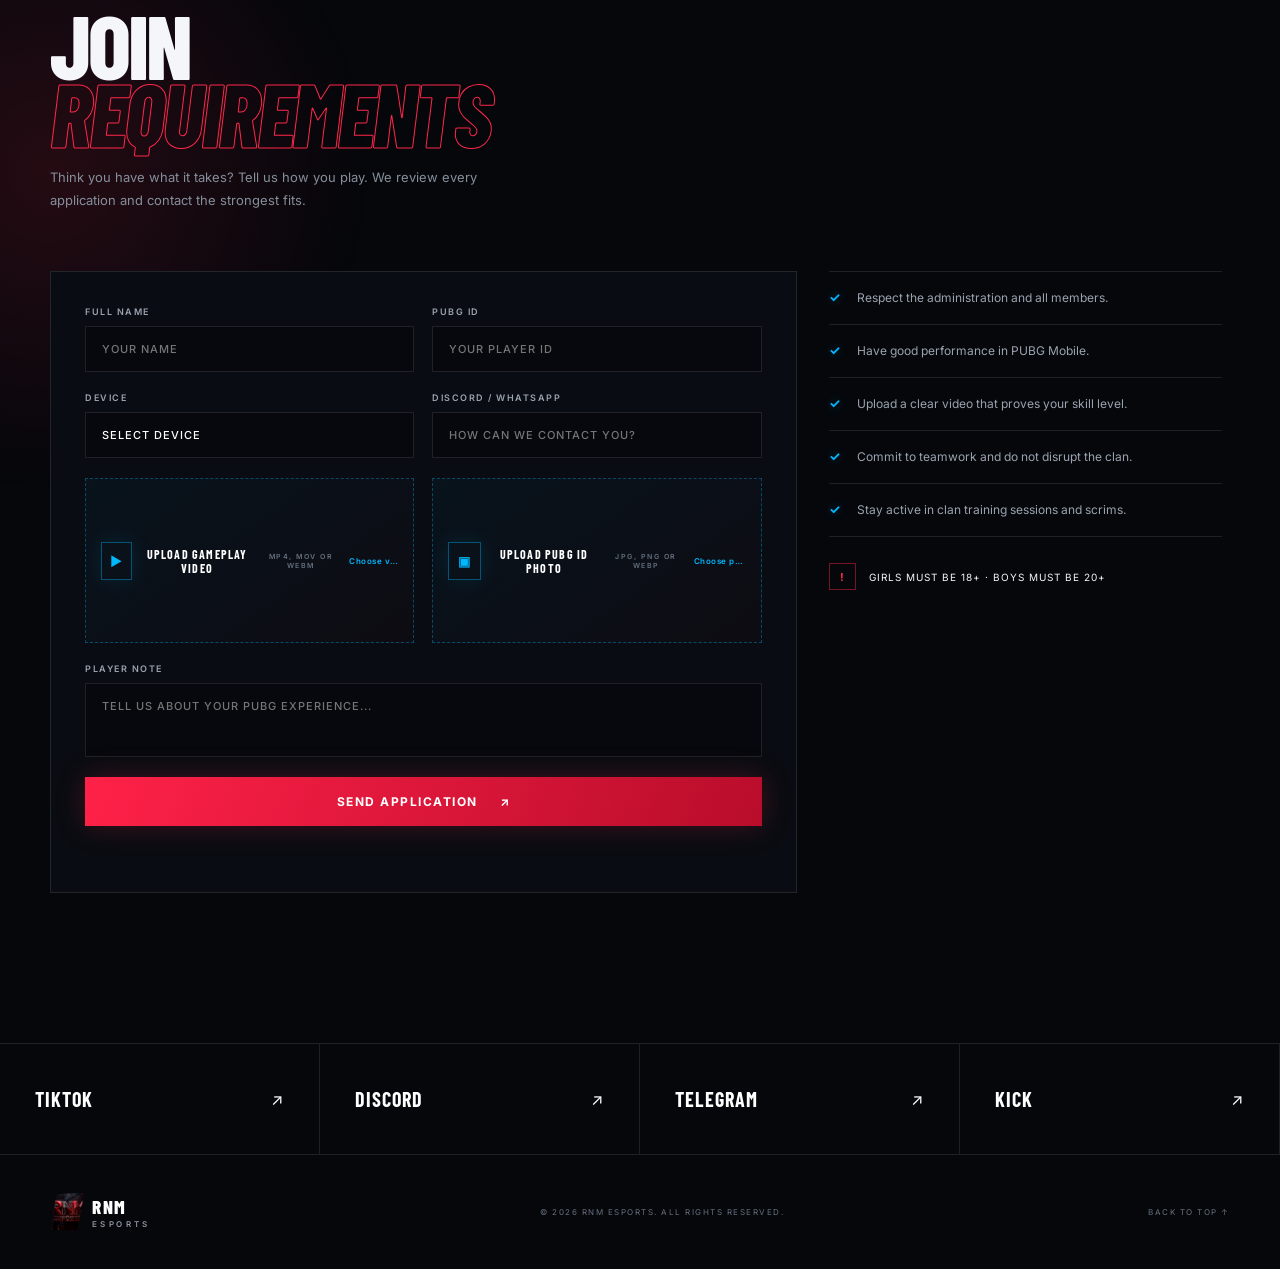
==== commit d34cf102: "Add Supabase admin video dashboard" ====
--- a/index.html
+++ b/index.html
@@ -10,7 +10,7 @@
   <link rel="preconnect" href="https://fonts.googleapis.com">
   <link rel="preconnect" href="https://fonts.gstatic.com" crossorigin>
   <link href="https://fonts.googleapis.com/css2?family=Barlow+Condensed:ital,wght@0,500;0,600;0,700;0,800;0,900;1,700&family=Inter:wght@400;500;600;700&display=swap" rel="stylesheet">
-  <link rel="stylesheet" href="styles.css?v=20260709-12">
+  <link rel="stylesheet" href="styles.css?v=20260709-14">
 </head>
 <body>
   <div class="noise"></div>
@@ -256,7 +256,8 @@
       <a href="#home" class="back-top">BACK TO TOP ↑</a>
     </div>
   </footer>
-  <script src="config.js?v=20260709-13"></script>
-  <script src="script.js?v=20260709-13"></script>
+  <script src="config.js?v=20260709-14"></script>
+  <script src="supabase-app.js?v=20260709-14"></script>
+  <script src="script.js?v=20260709-14"></script>
 </body>
 </html>
--- a/styles.css
+++ b/styles.css
@@ -79,3 +79,42 @@
 
 .hero h1 .ranime-word{display:inline-block;font-size:1.08em;transform:scaleX(1.04);transform-origin:left center}.hero h1 .gaming-word{display:inline-block;font-size:.82em;letter-spacing:1px;color:#fff;-webkit-text-stroke:0;transform:translateX(54px)}.hero h1 .gaming-word:after{display:none;content:none}.is-arabic .hero h1 .ranime-word{transform:scaleX(1.04)}.is-arabic .hero h1 .gaming-word{transform:translateX(54px)}
 @media(max-width:600px){.hero h1 .ranime-word{font-size:1.03em}.hero h1 .gaming-word,.is-arabic .hero h1 .gaming-word{font-size:.88em;transform:translateX(20px)}}
+
+/* Supabase video review system */
+.approved-videos{background:radial-gradient(circle at 80% 20%,rgba(0,184,255,.08),transparent 30%),#06080d}
+.video-grid{display:grid;grid-template-columns:repeat(3,minmax(0,1fr));gap:18px}
+.approved-card,.video-empty{border:1px solid var(--line);background:linear-gradient(145deg,rgba(255,255,255,.035),rgba(255,39,75,.035));padding:16px}
+.approved-card video{width:100%;aspect-ratio:16/9;background:#000;border:1px solid rgba(255,255,255,.08);object-fit:cover}
+.approved-card div{display:grid;gap:4px;margin-top:13px}
+.approved-card b{font:800 22px var(--font-display);text-transform:uppercase}
+.approved-card span,.approved-card small,.video-empty{color:#929ba8;font-size:12px;line-height:1.7}
+.admin-body{min-height:100vh;background:radial-gradient(circle at 12% 12%,rgba(255,39,75,.16),transparent 34%),radial-gradient(circle at 88% 16%,rgba(0,184,255,.13),transparent 34%),#05070b}
+.admin-shell{width:min(1180px,calc(100% - 34px));margin:auto;padding:34px 0 70px}
+.admin-hero{min-height:280px;display:grid;grid-template-columns:260px 1fr;gap:45px;align-items:center;border-bottom:1px solid var(--line);margin-bottom:34px}
+.admin-hero h1{margin:22px 0;font:900 clamp(62px,9vw,118px)/.78 var(--font-display);font-style:italic;text-transform:uppercase;letter-spacing:-3px}
+.admin-hero h1 em{color:transparent;-webkit-text-stroke:1px var(--red);font-style:italic}
+.admin-hero p,.muted{color:#9099a7;line-height:1.75}
+.admin-panel{display:grid;gap:24px}
+.auth-card,.dashboard-card{border:1px solid var(--line);background:linear-gradient(145deg,rgba(10,13,19,.96),rgba(4,7,12,.96));box-shadow:0 25px 80px rgba(0,0,0,.38);padding:30px}
+.auth-card h2,.dashboard-top h2{margin:0 0 12px;font:800 38px var(--font-display);text-transform:uppercase}
+.admin-form{display:grid;gap:16px;max-width:520px;margin-top:22px}
+.admin-form label{display:grid;gap:9px;text-transform:uppercase;font:700 10px var(--font-body);letter-spacing:1.4px;color:#aeb6c2}
+.admin-form input{width:100%;border:1px solid var(--line);background:#06080d;color:#fff;padding:16px;outline:0}
+.admin-actions{display:flex;gap:12px;align-items:center;flex-wrap:wrap}
+.admin-userbar,.dashboard-top{display:flex;justify-content:space-between;align-items:center;gap:18px;margin-bottom:24px}
+.small-danger{border:1px solid rgba(255,39,75,.5);background:rgba(255,39,75,.08);color:#fff;padding:12px 16px;text-transform:uppercase;font:800 10px var(--font-body);letter-spacing:1.2px;cursor:pointer}
+.form-status.ok{color:#57e7b3!important}
+.upload-page-form{max-width:900px}
+.admin-video-list{display:grid;gap:18px}
+.admin-video-card{display:grid;grid-template-columns:minmax(260px,.9fr) 1fr;gap:20px;border:1px solid var(--line);background:#080b10;padding:18px}
+.admin-video-card video{width:100%;aspect-ratio:16/9;background:#000;border:1px solid rgba(255,255,255,.08)}
+.submission-info h3{margin:0 0 10px;font:800 28px var(--font-display);text-transform:uppercase}
+.submission-info p{margin:7px 0;color:#9aa3af;font-size:12px;line-height:1.55}
+.proof-link{display:inline-flex;margin-top:8px;color:var(--blue);text-decoration:none;font:800 11px var(--font-body);letter-spacing:1px;text-transform:uppercase}
+.admin-card-actions{display:flex;gap:9px;flex-wrap:wrap;margin-top:16px}
+.admin-card-actions button{border:1px solid var(--line);background:#0c1017;color:#fff;padding:11px 14px;text-transform:uppercase;font:800 10px var(--font-body);letter-spacing:1px;cursor:pointer}
+.admin-card-actions button[data-action="approve"]{border-color:rgba(87,231,179,.5);background:rgba(87,231,179,.08)}
+.admin-card-actions button[data-action="reject"]{border-color:rgba(255,193,7,.45);background:rgba(255,193,7,.08)}
+.admin-card-actions button[data-action="delete"]{border-color:rgba(255,39,75,.5);background:rgba(255,39,75,.08)}
+@media(max-width:900px){.video-grid{grid-template-columns:1fr 1fr}.admin-hero{grid-template-columns:1fr;gap:25px;padding-top:18px}.admin-video-card{grid-template-columns:1fr}.admin-userbar,.dashboard-top{align-items:flex-start;flex-direction:column}}
+@media(max-width:600px){.video-grid{grid-template-columns:1fr}.admin-shell{width:min(100% - 24px,1180px);padding-top:22px}.admin-hero h1{font-size:56px;letter-spacing:-1px}.auth-card,.dashboard-card{padding:22px 16px}.admin-actions .btn{width:auto;min-width:130px}.admin-video-card{padding:13px}.submission-info h3{font-size:24px}}
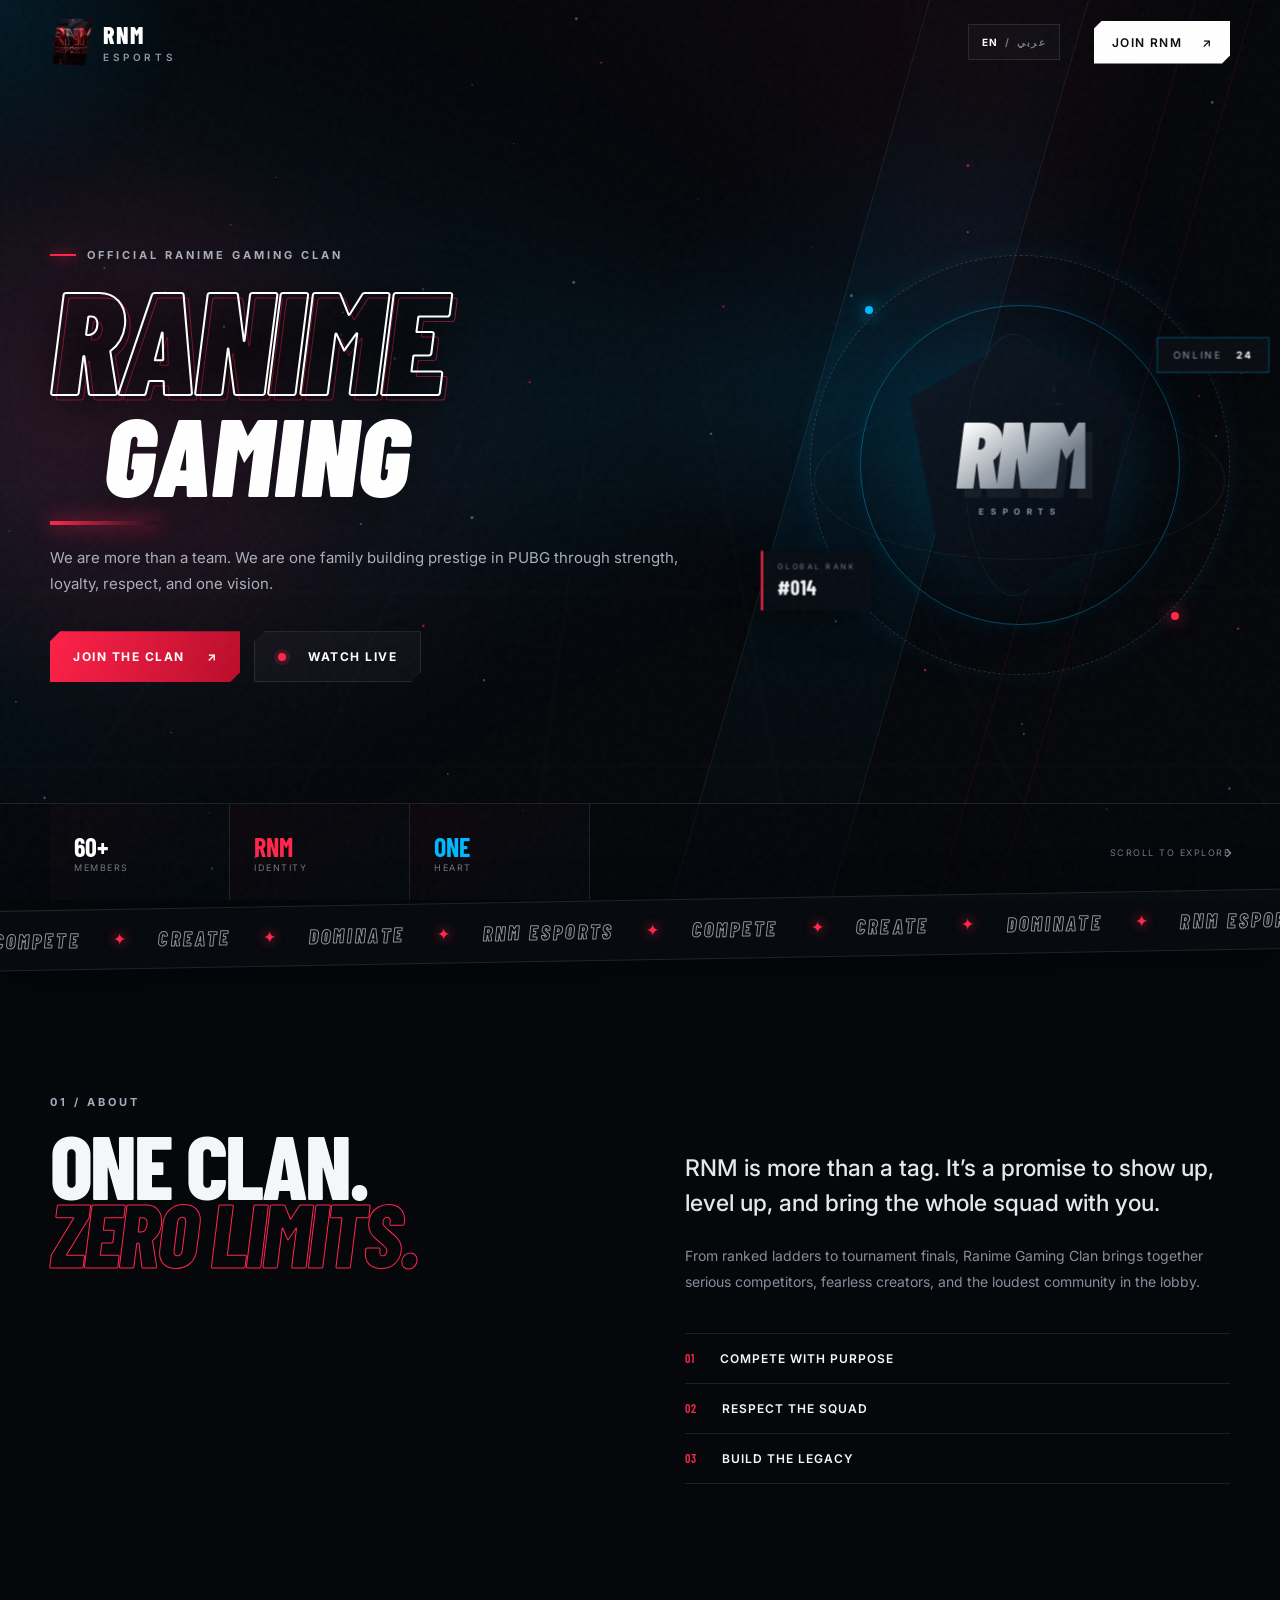
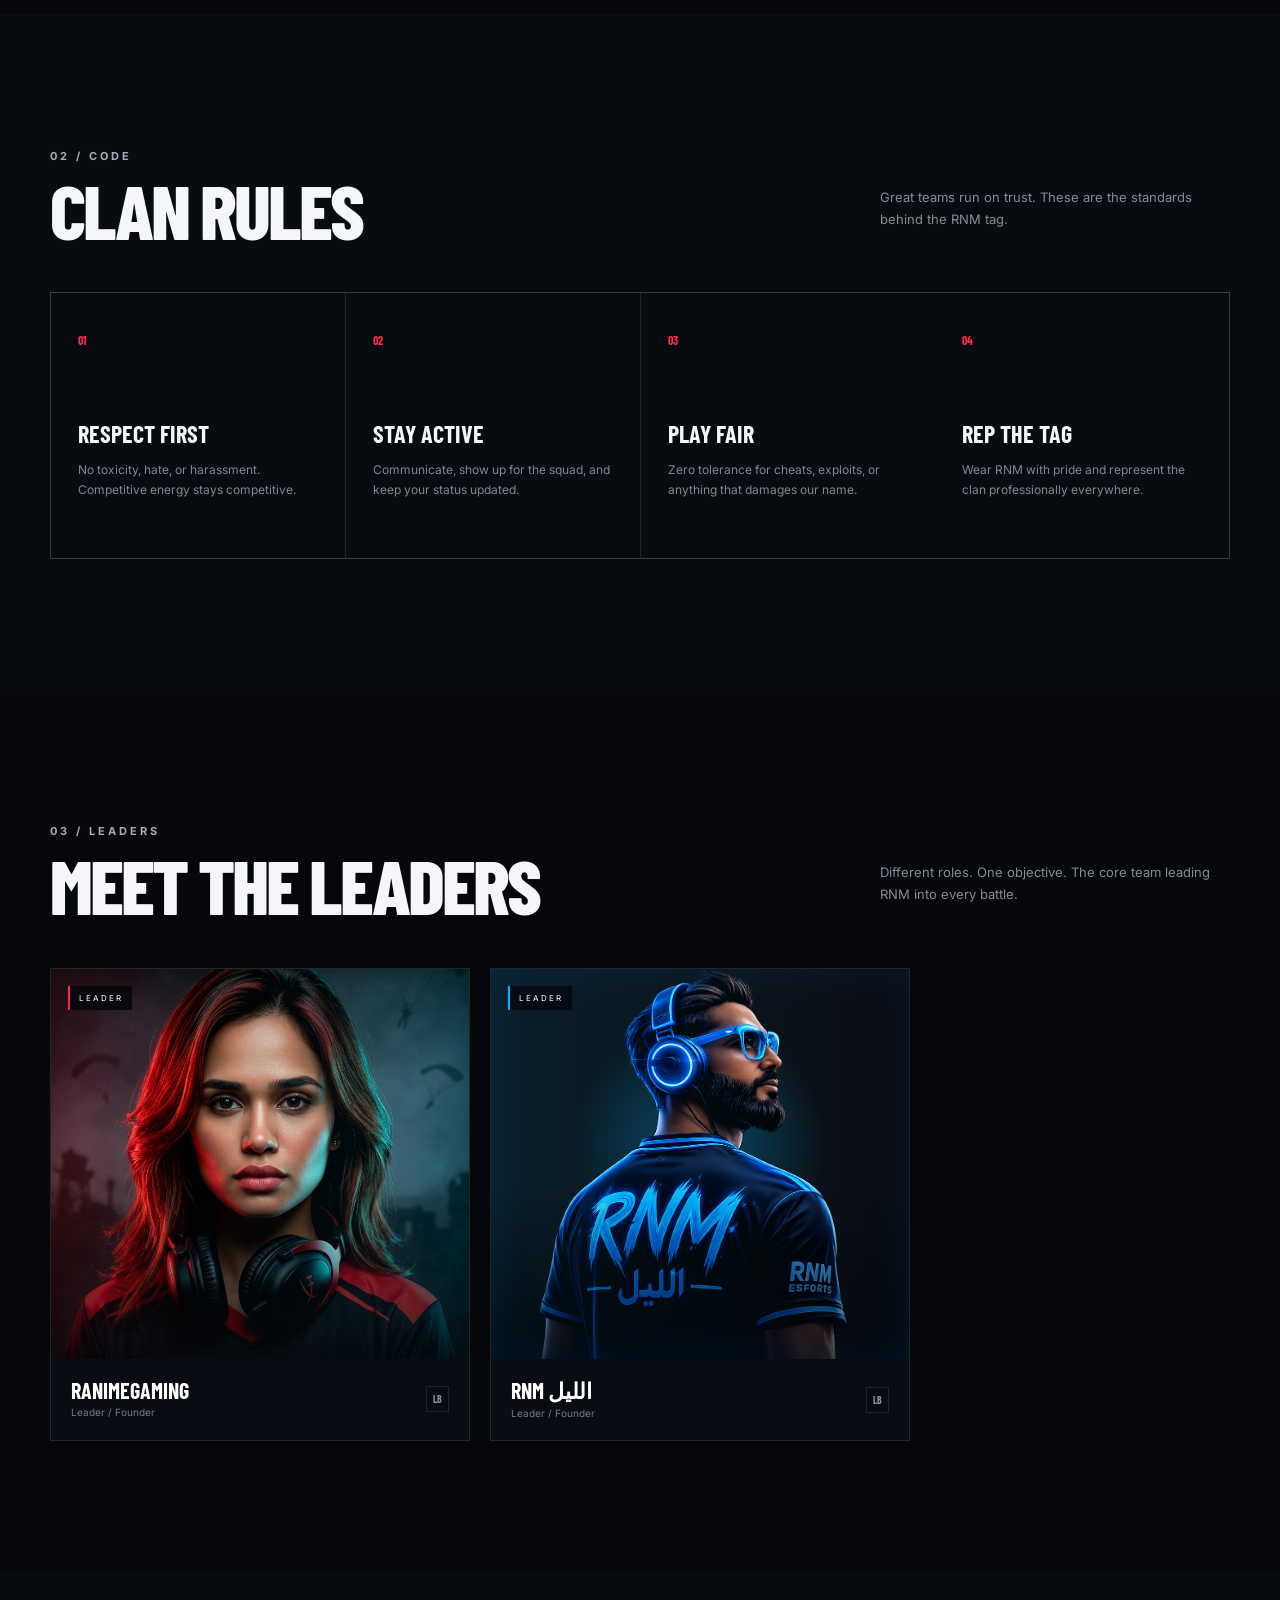
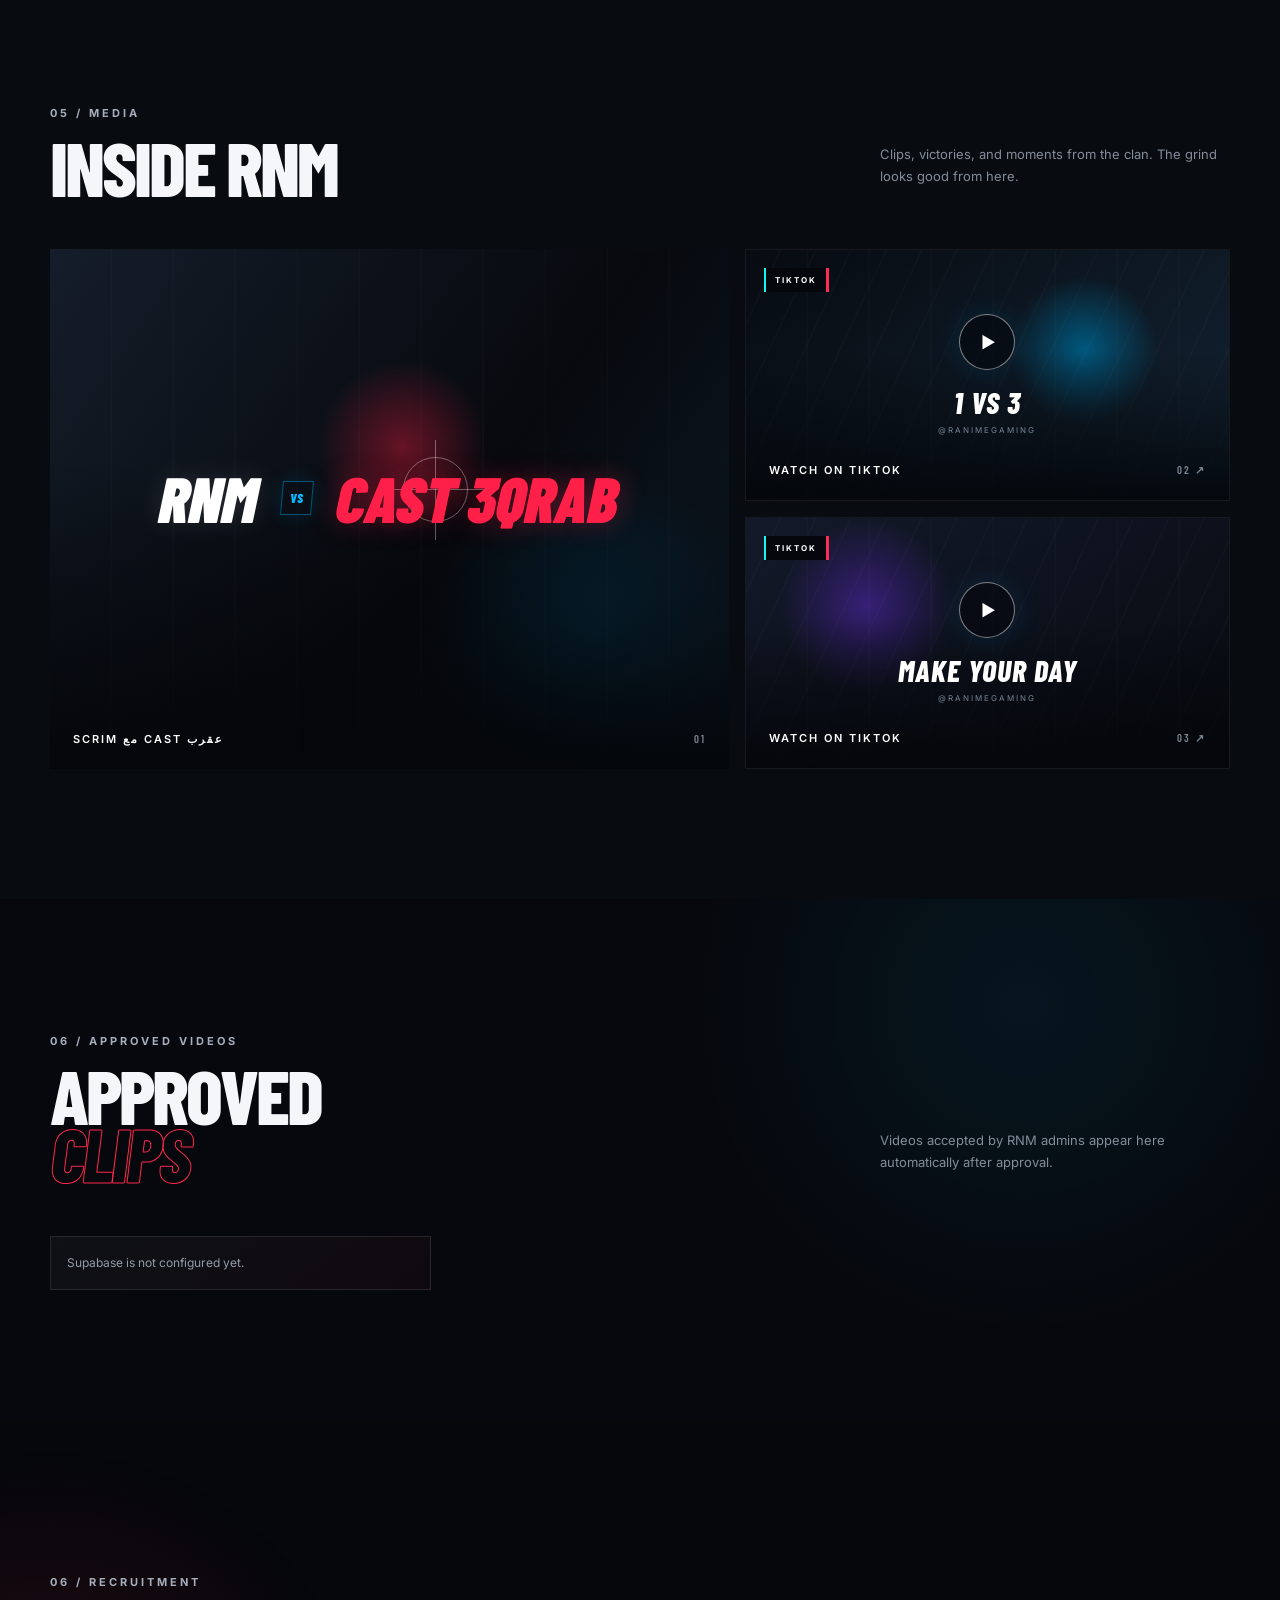
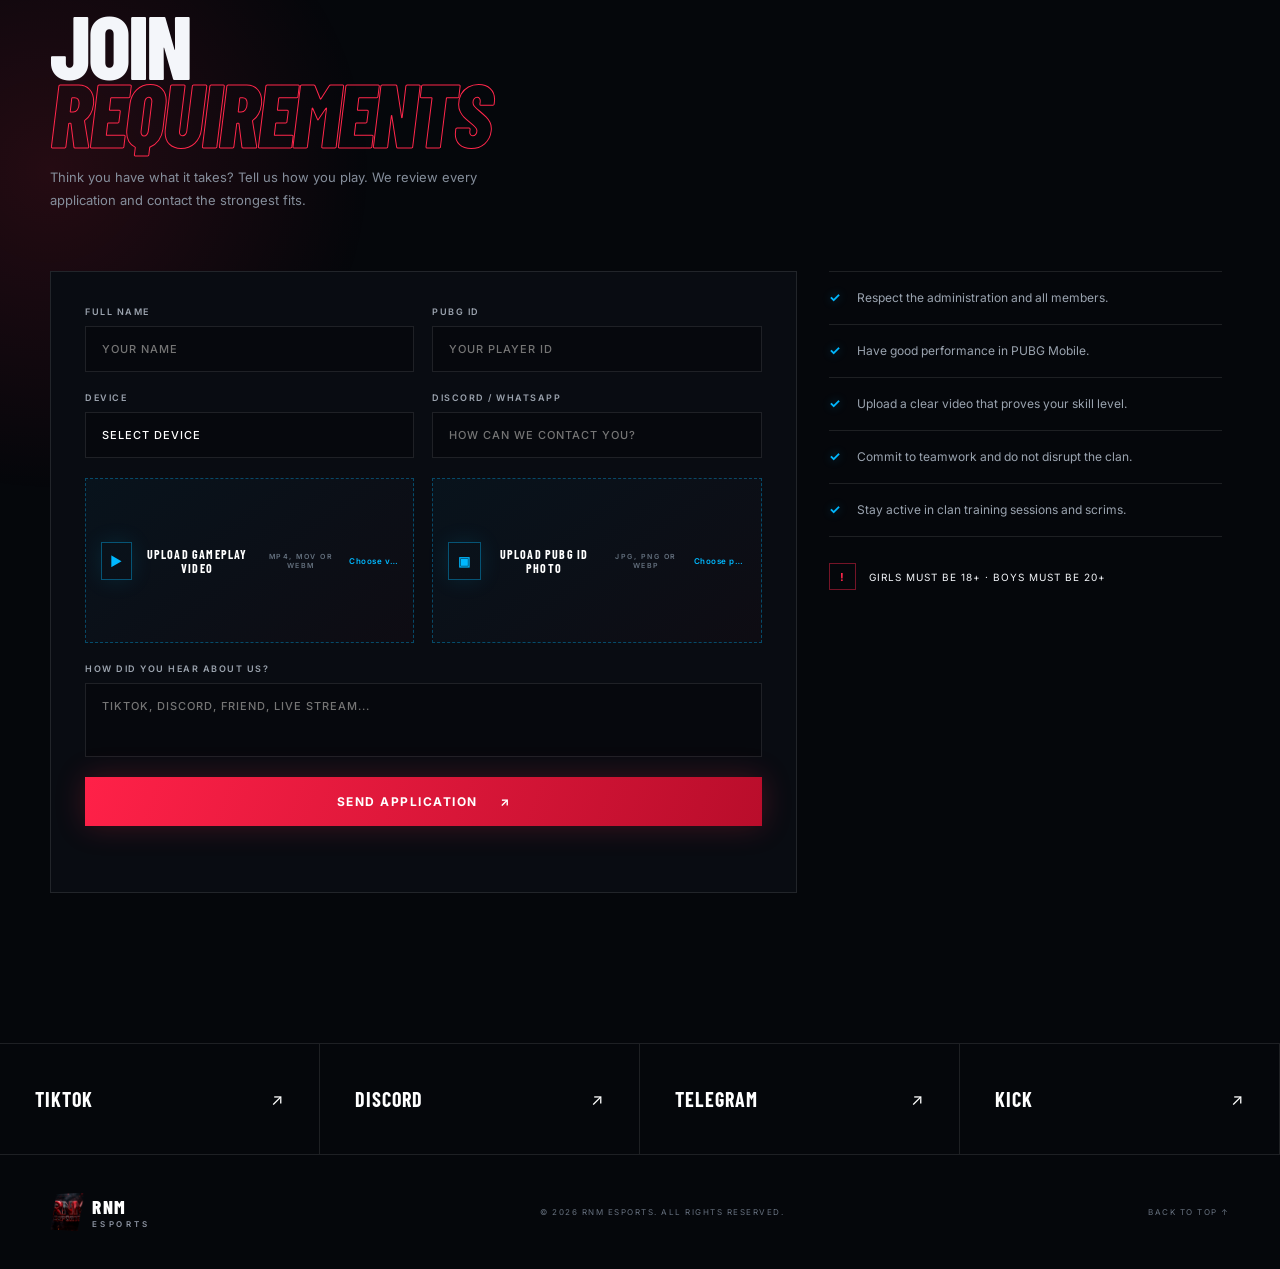
==== commit 14fdb912: "Ask applicants how they found RNM" ====
--- a/index.html
+++ b/index.html
@@ -224,7 +224,7 @@
               <em class="file-name">Choose photo</em>
             </label>
           </div>
-          <label>Player note <textarea name="experience" rows="3" placeholder="TELL US ABOUT YOUR PUBG EXPERIENCE..."></textarea></label>
+          <label>How did you hear about us? <textarea name="experience" rows="3" placeholder="TIKTOK, DISCORD, FRIEND, LIVE STREAM..."></textarea></label>
           <button class="btn btn-primary submit-btn" type="submit">Send application <span>↗</span></button>
           <p class="form-status" role="status"></p>
         </form>
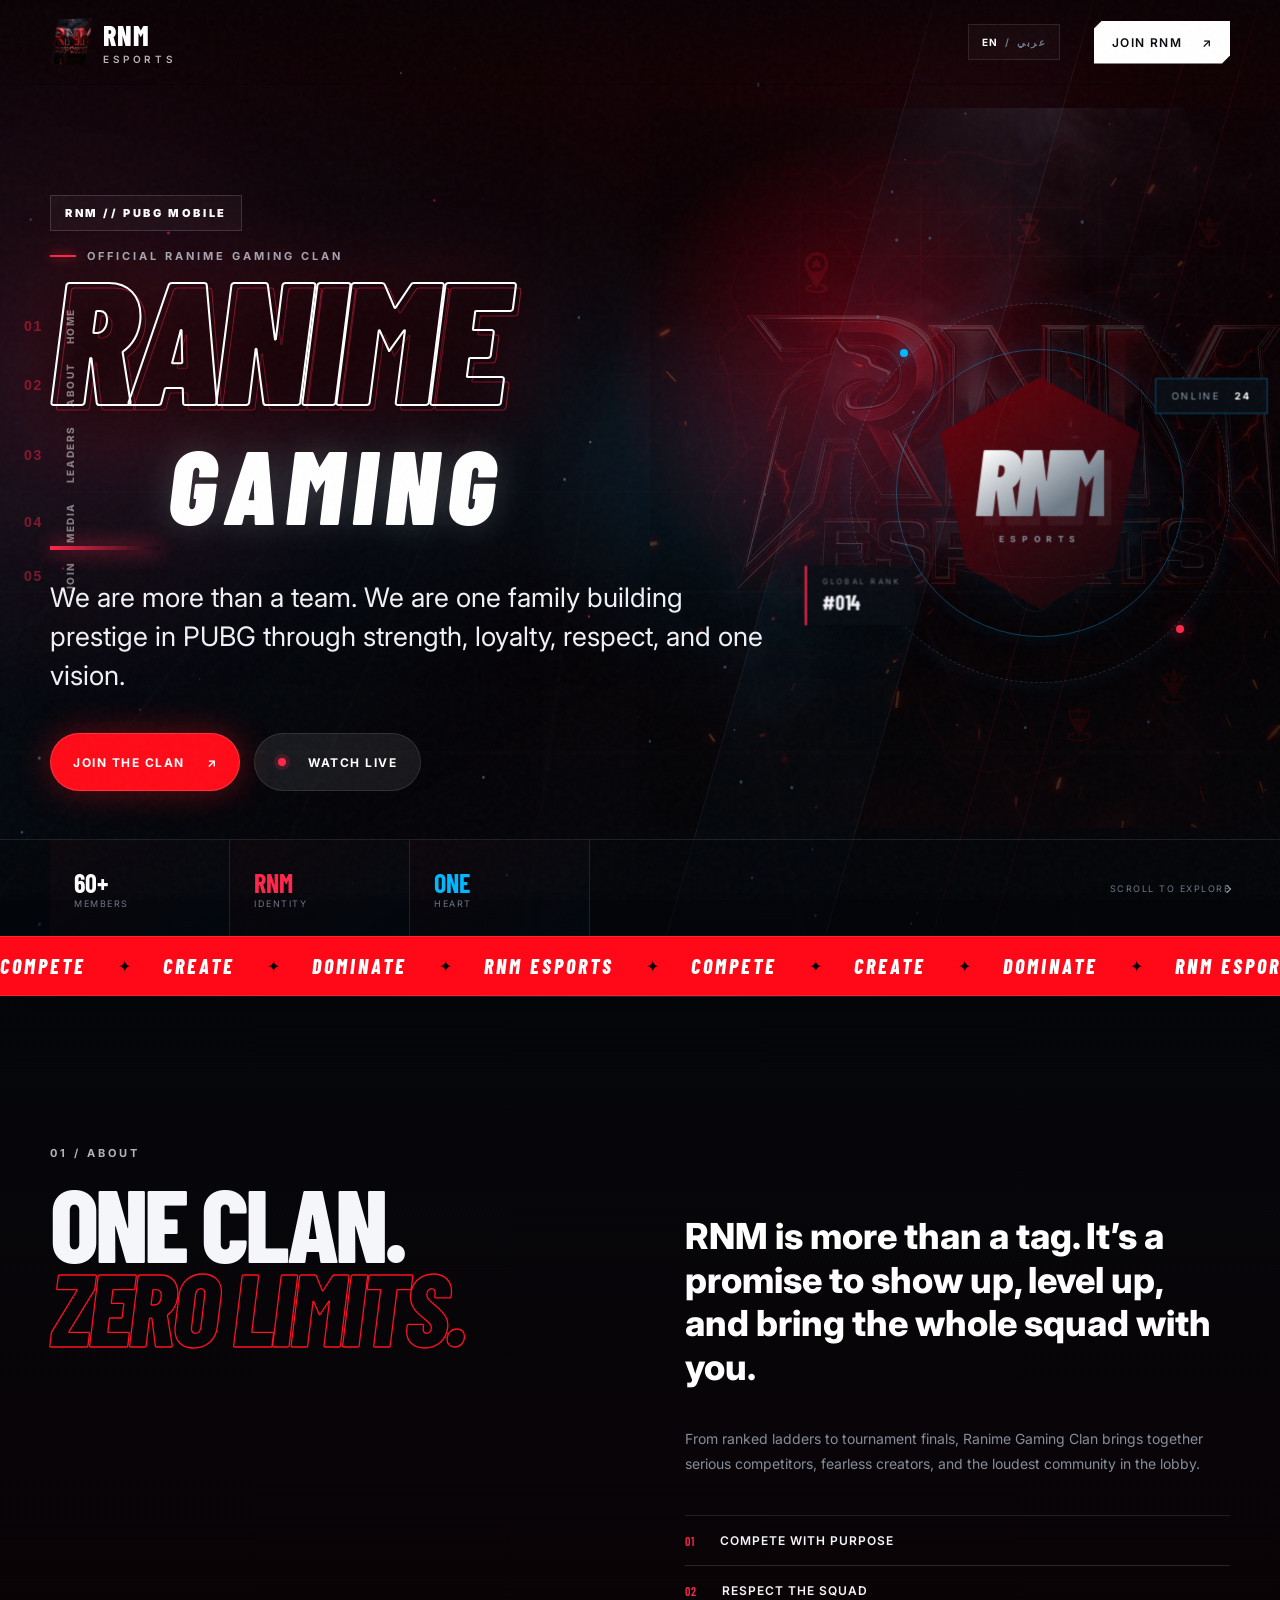
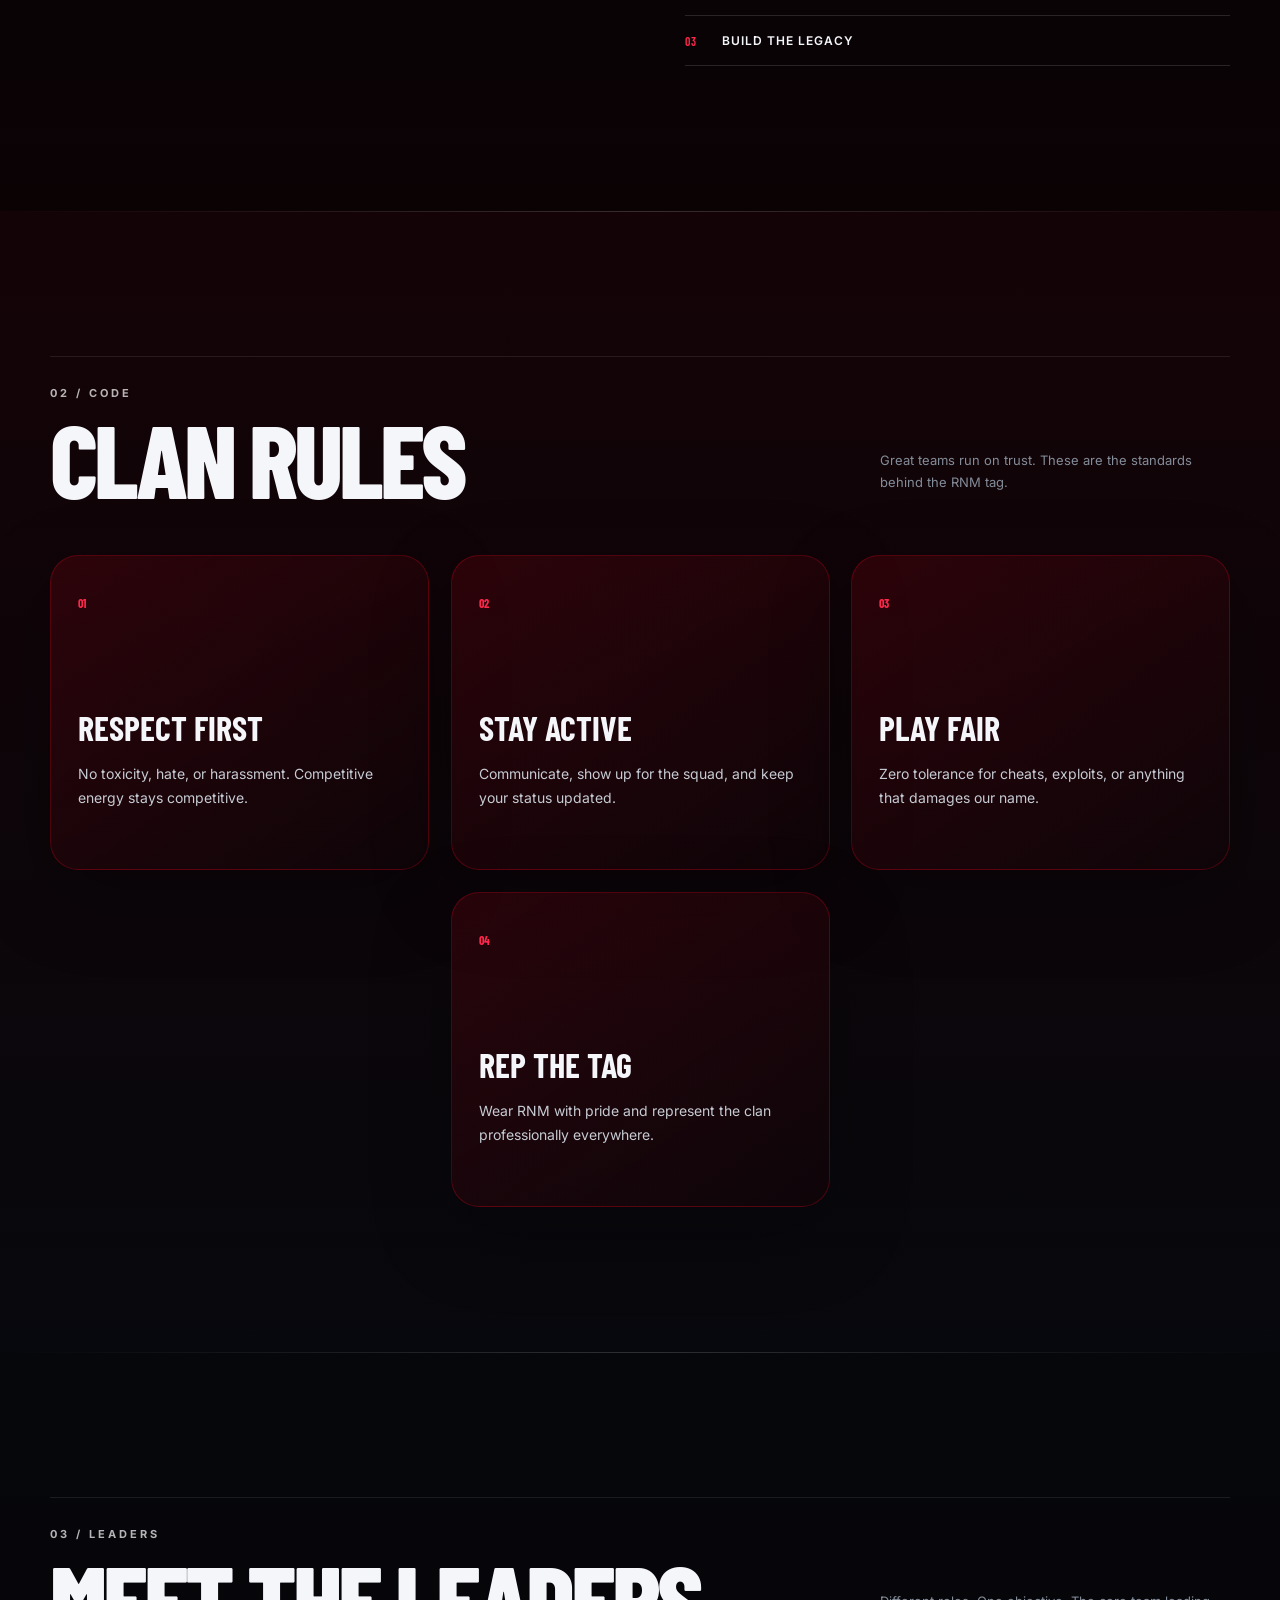
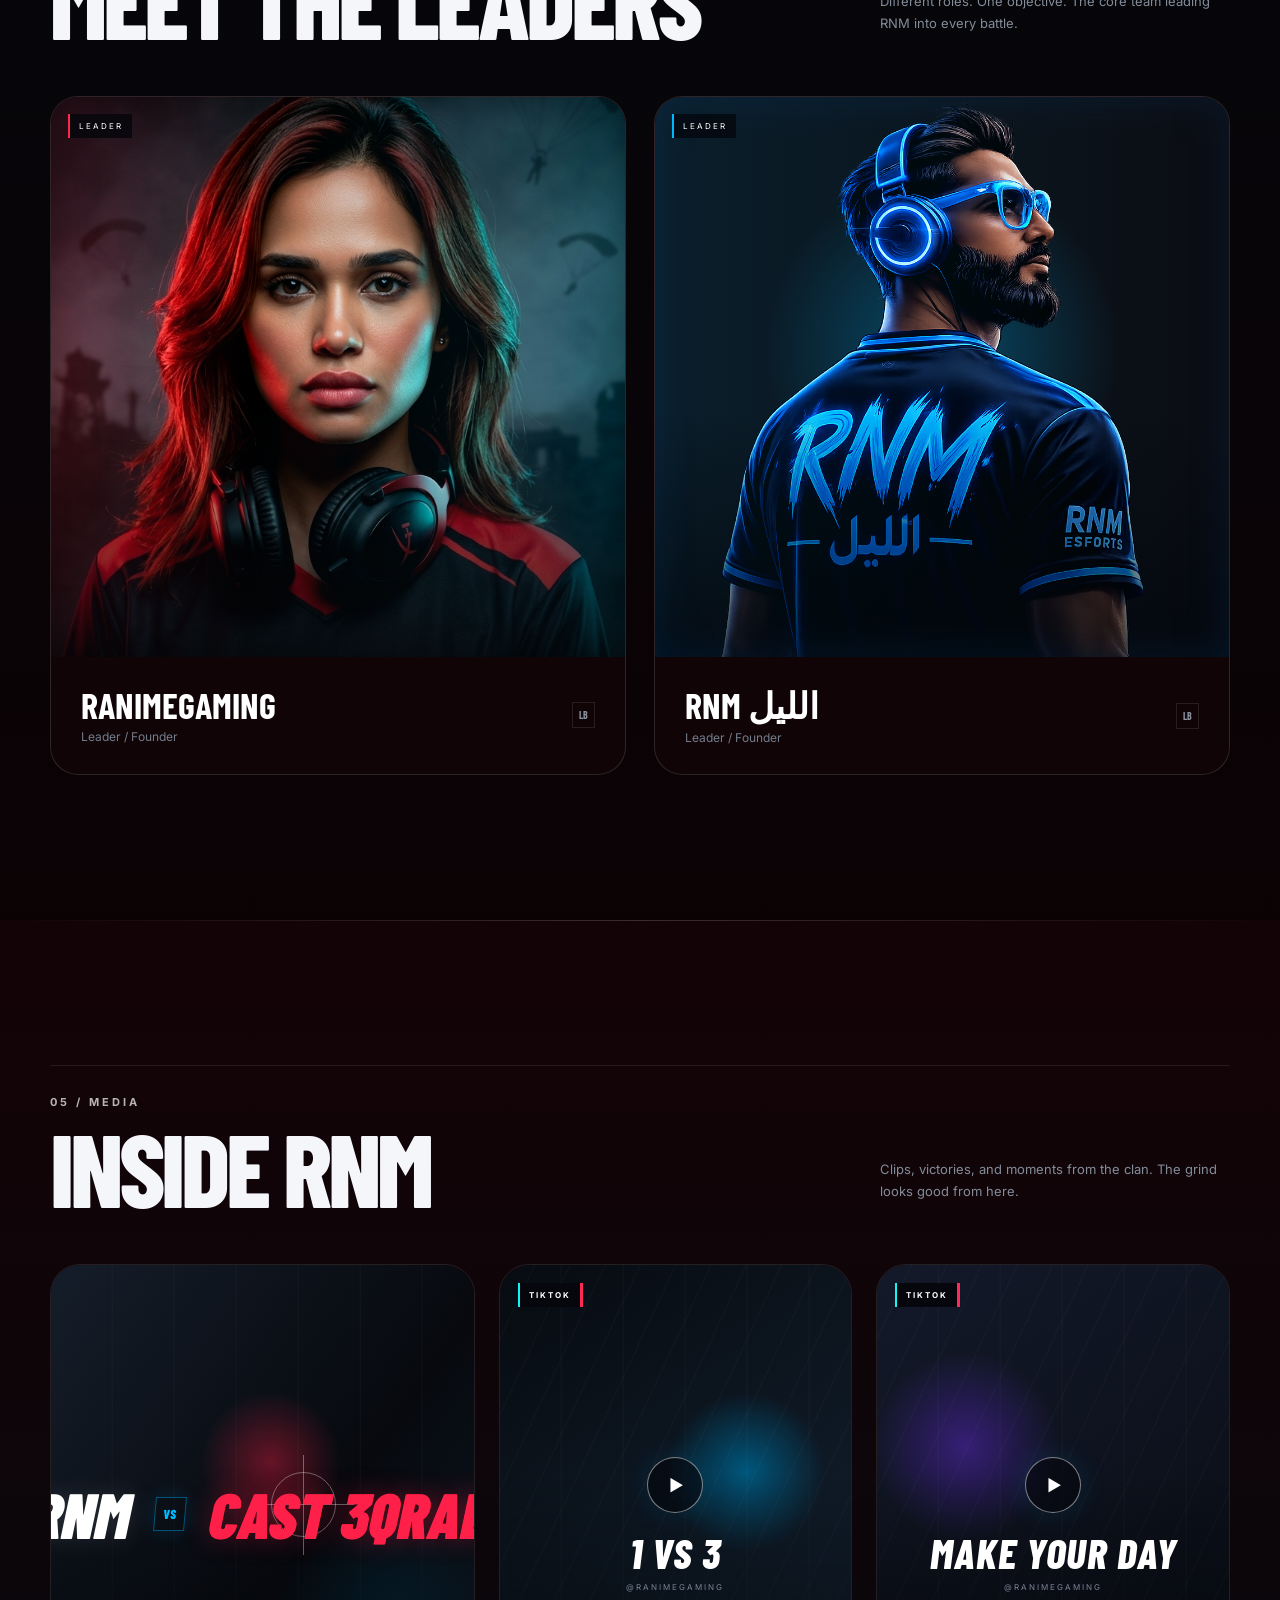
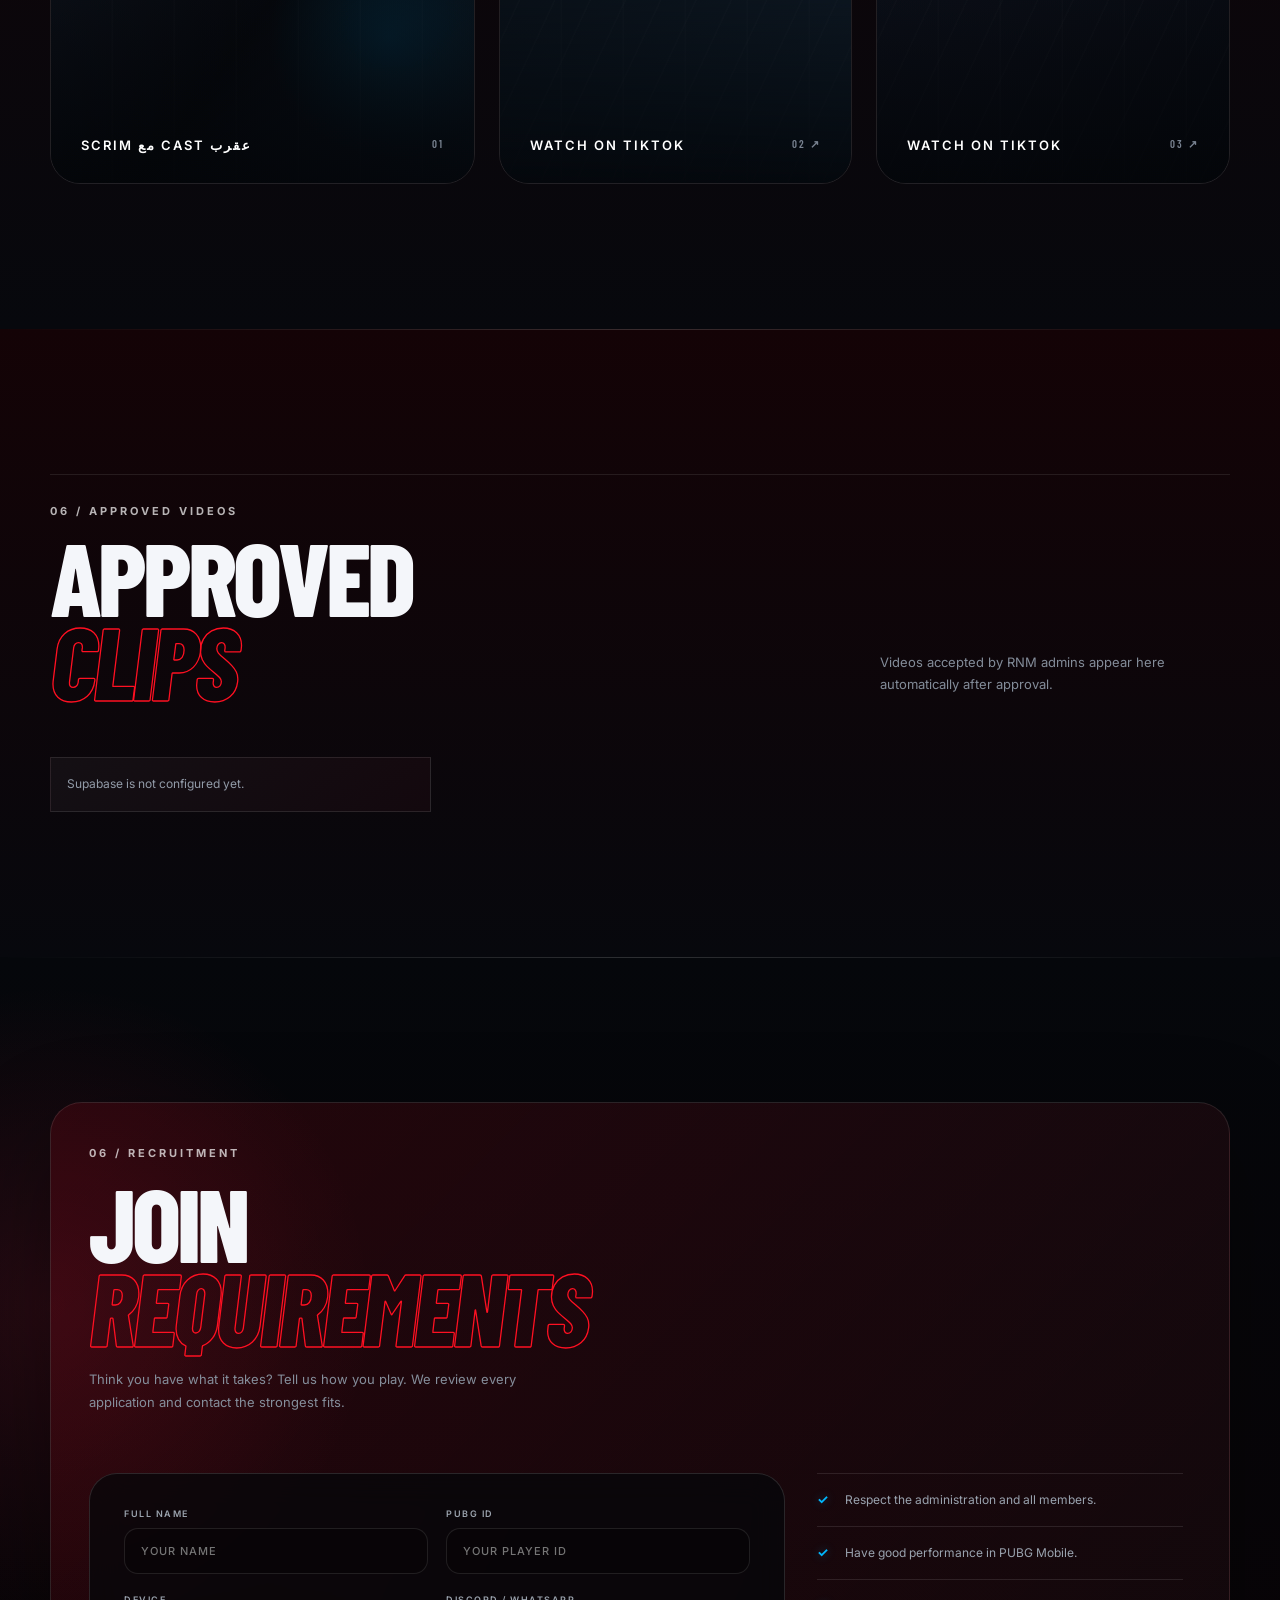
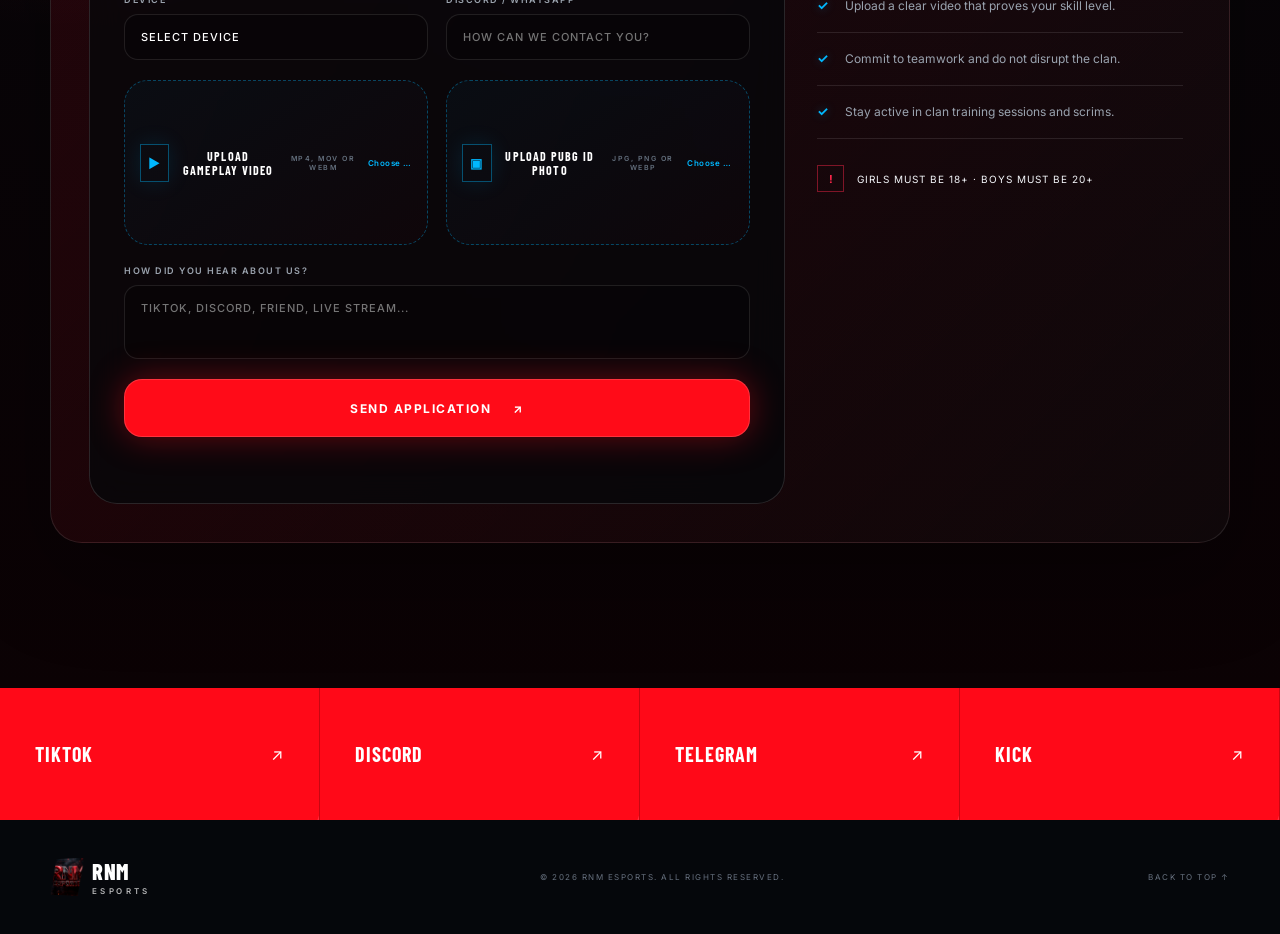
==== commit 2de8119a: "Apply Rampage inspired homepage style" ====
--- a/index.html
+++ b/index.html
@@ -10,7 +10,7 @@
   <link rel="preconnect" href="https://fonts.googleapis.com">
   <link rel="preconnect" href="https://fonts.gstatic.com" crossorigin>
   <link href="https://fonts.googleapis.com/css2?family=Barlow+Condensed:ital,wght@0,500;0,600;0,700;0,800;0,900;1,700&family=Inter:wght@400;500;600;700&display=swap" rel="stylesheet">
-  <link rel="stylesheet" href="styles.css?v=20260709-14">
+  <link rel="stylesheet" href="styles.css?v=20260709-15">
 </head>
 <body>
   <div class="noise"></div>
@@ -45,6 +45,14 @@
       </div>
     </nav>
   </header>
+
+  <aside class="rampage-rail" aria-label="Section shortcuts">
+    <a href="#home"><b>01</b><span>Home</span></a>
+    <a href="#about"><b>02</b><span>About</span></a>
+    <a href="#roster"><b>03</b><span>Leaders</span></a>
+    <a href="#gallery"><b>04</b><span>Media</span></a>
+    <a href="#join"><b>05</b><span>Join</span></a>
+  </aside>
 
   <main>
     <section class="hero" id="home">
--- a/styles.css
+++ b/styles.css
@@ -118,3 +118,45 @@
 .admin-card-actions button[data-action="delete"]{border-color:rgba(255,39,75,.5);background:rgba(255,39,75,.08)}
 @media(max-width:900px){.video-grid{grid-template-columns:1fr 1fr}.admin-hero{grid-template-columns:1fr;gap:25px;padding-top:18px}.admin-video-card{grid-template-columns:1fr}.admin-userbar,.dashboard-top{align-items:flex-start;flex-direction:column}}
 @media(max-width:600px){.video-grid{grid-template-columns:1fr}.admin-shell{width:min(100% - 24px,1180px);padding-top:22px}.admin-hero h1{font-size:56px;letter-spacing:-1px}.auth-card,.dashboard-card{padding:22px 16px}.admin-actions .btn{width:auto;min-width:130px}.admin-video-card{padding:13px}.submission-info h3{font-size:24px}}
+
+/* Rampage-inspired RNM premium template layer */
+body:before{content:"";position:fixed;inset:0;z-index:-3;background:radial-gradient(circle at 50% 0,rgba(255,0,32,.22),transparent 36%),linear-gradient(180deg,#080204 0%,#0b0507 42%,#05070b 100%);pointer-events:none}
+body:after{content:"";position:fixed;inset:0;z-index:-2;background-image:linear-gradient(rgba(255,255,255,.035) 1px,transparent 1px),linear-gradient(90deg,rgba(255,255,255,.025) 1px,transparent 1px);background-size:82px 82px;mask-image:linear-gradient(to bottom,#000,transparent 90%);pointer-events:none}
+.rampage-rail{position:fixed;z-index:45;left:24px;top:50%;transform:translateY(-50%);display:grid;gap:18px}
+.rampage-rail a{display:grid;grid-template-columns:28px 1fr;gap:12px;align-items:center;color:#fff;text-decoration:none;text-transform:uppercase;font:800 10px var(--font-body);letter-spacing:1.6px;opacity:.45;transition:.25s}
+.rampage-rail a:hover{opacity:1;transform:translateX(5px)}
+.rampage-rail b{color:var(--red);font:900 14px var(--font-display)}
+.rampage-rail span{writing-mode:vertical-rl;transform:rotate(180deg)}
+.nav-wrap{background:linear-gradient(180deg,rgba(8,2,5,.72),transparent)}
+.nav-wrap.scrolled{background:rgba(8,3,6,.9)}
+.brand-copy b{font-size:28px}.brand-copy small{color:#fff;opacity:.7}
+.hero{min-height:104vh;background:radial-gradient(circle at 67% 40%,rgba(255,0,32,.42),transparent 24%),radial-gradient(circle at 58% 55%,rgba(0,184,255,.1),transparent 24%),linear-gradient(180deg,#130205 0%,#080205 58%,#05070b 100%)}
+.hero:after{content:"";position:absolute;inset:0;background:linear-gradient(90deg,rgba(0,0,0,.38),transparent 45%,rgba(0,0,0,.25)),url("assets/rnm-esports-logo.png");background-size:auto, min(720px,65vw);background-position:center, right -90px center;background-repeat:no-repeat;opacity:.18;filter:saturate(1.2) contrast(1.1);pointer-events:none}
+.hero-inner{grid-template-columns:1fr .62fr;padding-top:170px}
+.hero-copy{position:relative;z-index:3;max-width:900px}
+.hero-copy:before{content:"RNM // PUBG MOBILE";display:inline-flex;margin-bottom:18px;padding:10px 14px;border:1px solid rgba(255,255,255,.15);background:rgba(255,255,255,.035);font:900 11px var(--font-body);letter-spacing:2.6px;color:#fff}
+.hero h1{font-size:clamp(88px,13vw,205px);line-height:.72;letter-spacing:-7px;margin:10px 0 28px}
+.hero h1 .ranime-word{font-size:1.05em;filter:drop-shadow(0 0 42px rgba(255,0,32,.35))}
+.hero h1 .gaming-word{font-size:.62em;transform:translateX(118px);letter-spacing:9px;color:#fff;text-shadow:0 0 35px rgba(255,255,255,.18)}
+.hero-copy>p{max-width:760px;font-size:clamp(17px,2.1vw,31px);line-height:1.45;color:#f0f1f4;text-shadow:0 8px 30px rgba(0,0,0,.5)}
+.hero-actions{margin-top:38px}.btn{min-height:58px;border-radius:999px;clip-path:none}.btn-primary{background:#ff0b18;box-shadow:0 0 35px rgba(255,11,24,.38),inset 0 0 0 1px rgba(255,255,255,.16)}.btn-ghost{background:rgba(255,255,255,.08);backdrop-filter:blur(10px)}
+.hero-emblem{width:min(380px,30vw);opacity:.9}.emblem-core{background:linear-gradient(145deg,rgba(120,0,10,.92),rgba(8,8,12,.94));box-shadow:0 0 90px rgba(255,0,32,.28)}
+.ticker{background:#ff0918;color:#fff;transform:none}.ticker span{color:#fff;-webkit-text-stroke:0}.ticker i{color:#05070b;text-shadow:none}
+.section{padding:145px 0}.section:before{content:"";position:absolute;left:0;top:0;width:100%;height:1px;background:linear-gradient(90deg,transparent,rgba(255,255,255,.16),transparent)}
+.section h2{font-size:clamp(70px,8vw,128px);line-height:.82;letter-spacing:-4px}.section h2 em{-webkit-text-stroke:1.3px #ff1022}
+.section-index{color:#fff;opacity:.7}.section-top{border-top:1px solid rgba(255,255,255,.09);padding-top:24px}
+.about,.roster,.join{background:linear-gradient(180deg,#05070b,#0b0204)}
+.rules,.gallery,.approved-videos{background:linear-gradient(180deg,#140306,#07080d)}
+.about-copy .lead{font-size:clamp(24px,2.8vw,38px);line-height:1.22;color:#fff;font-weight:800}
+.values div,.match,.acceptance-requirements li{border-color:rgba(255,255,255,.13)}
+.rule-grid{gap:22px;background:transparent;border:0;grid-template-columns:repeat(3,1fr)}
+.rule-card{min-height:315px;border:1px solid rgba(255,0,32,.25);border-radius:28px;background:linear-gradient(145deg,rgba(255,0,25,.12),rgba(15,5,8,.78));box-shadow:0 26px 80px rgba(0,0,0,.3)}
+.rule-card:nth-child(4){grid-column:2}.rule-card h3{font-size:34px;margin-top:95px}.rule-card p{font-size:14px;color:#c7cbd3}
+.team-grid{max-width:none;grid-template-columns:repeat(2,minmax(0,1fr));gap:28px}.player-card{border-color:rgba(255,255,255,.13);border-radius:28px;overflow:hidden;background:#100407}.player-visual{height:560px}.player-info{padding:26px 30px}.player-info h3{font-size:36px}.player-info p{font-size:12px}
+.gallery-grid{grid-template-columns:1.2fr 1fr 1fr;grid-template-rows:520px;gap:24px}.gallery-main{grid-row:auto;min-height:520px}.gallery-item{border-radius:30px;min-height:520px;border:1px solid rgba(255,255,255,.1)}.gallery-label{padding:30px;font-size:13px}.tiktok-scene strong{font-size:42px}
+.join-grid{border:1px solid rgba(255,255,255,.1);border-radius:32px;padding:38px;background:linear-gradient(135deg,rgba(255,0,24,.12),rgba(255,255,255,.025));box-shadow:0 30px 90px rgba(0,0,0,.35)}
+.join-form{border-radius:28px;border-color:rgba(255,255,255,.13);background:rgba(5,7,11,.72);backdrop-filter:blur(16px)}
+.join-form input,.join-form select,.join-form textarea{border-radius:14px;background:rgba(0,0,0,.24)}.join-form .upload-box{border-radius:24px}.submit-btn{border-radius:18px}
+.social-strip{background:#ff0918;border:0}.social-strip a{border-color:rgba(0,0,0,.22);height:132px;color:#fff}.social-strip a:hover{background:#05070b}
+@media(max-width:1100px){.rampage-rail{display:none}.hero h1 .gaming-word{transform:translateX(60px)}.rule-grid{grid-template-columns:1fr 1fr}.rule-card:nth-child(4){grid-column:auto}.gallery-grid{grid-template-columns:1fr}.gallery-item,.gallery-main{min-height:360px}}
+@media(max-width:700px){.hero{min-height:100svh}.hero:after{background-size:auto,480px;background-position:center,right -190px center}.hero-inner{padding-top:112px}.hero h1{font-size:clamp(64px,19vw,92px);letter-spacing:-2px}.hero h1 .gaming-word{font-size:.74em;letter-spacing:3px;transform:translateX(26px)}.hero-copy:before{font-size:9px;letter-spacing:1.4px}.hero-copy>p{font-size:17px}.hero-emblem{display:none}.section{padding:95px 0}.section h2{font-size:clamp(54px,16vw,70px);letter-spacing:-2px}.rule-grid,.team-grid{grid-template-columns:1fr}.rule-card{border-radius:22px;min-height:230px}.rule-card h3{margin-top:48px}.player-visual{height:360px}.gallery-grid{display:grid}.gallery-item,.gallery-main{min-height:315px}.join-grid{padding:18px;border-radius:22px}.social-strip{grid-template-columns:1fr 1fr}.social-strip a{height:90px}}
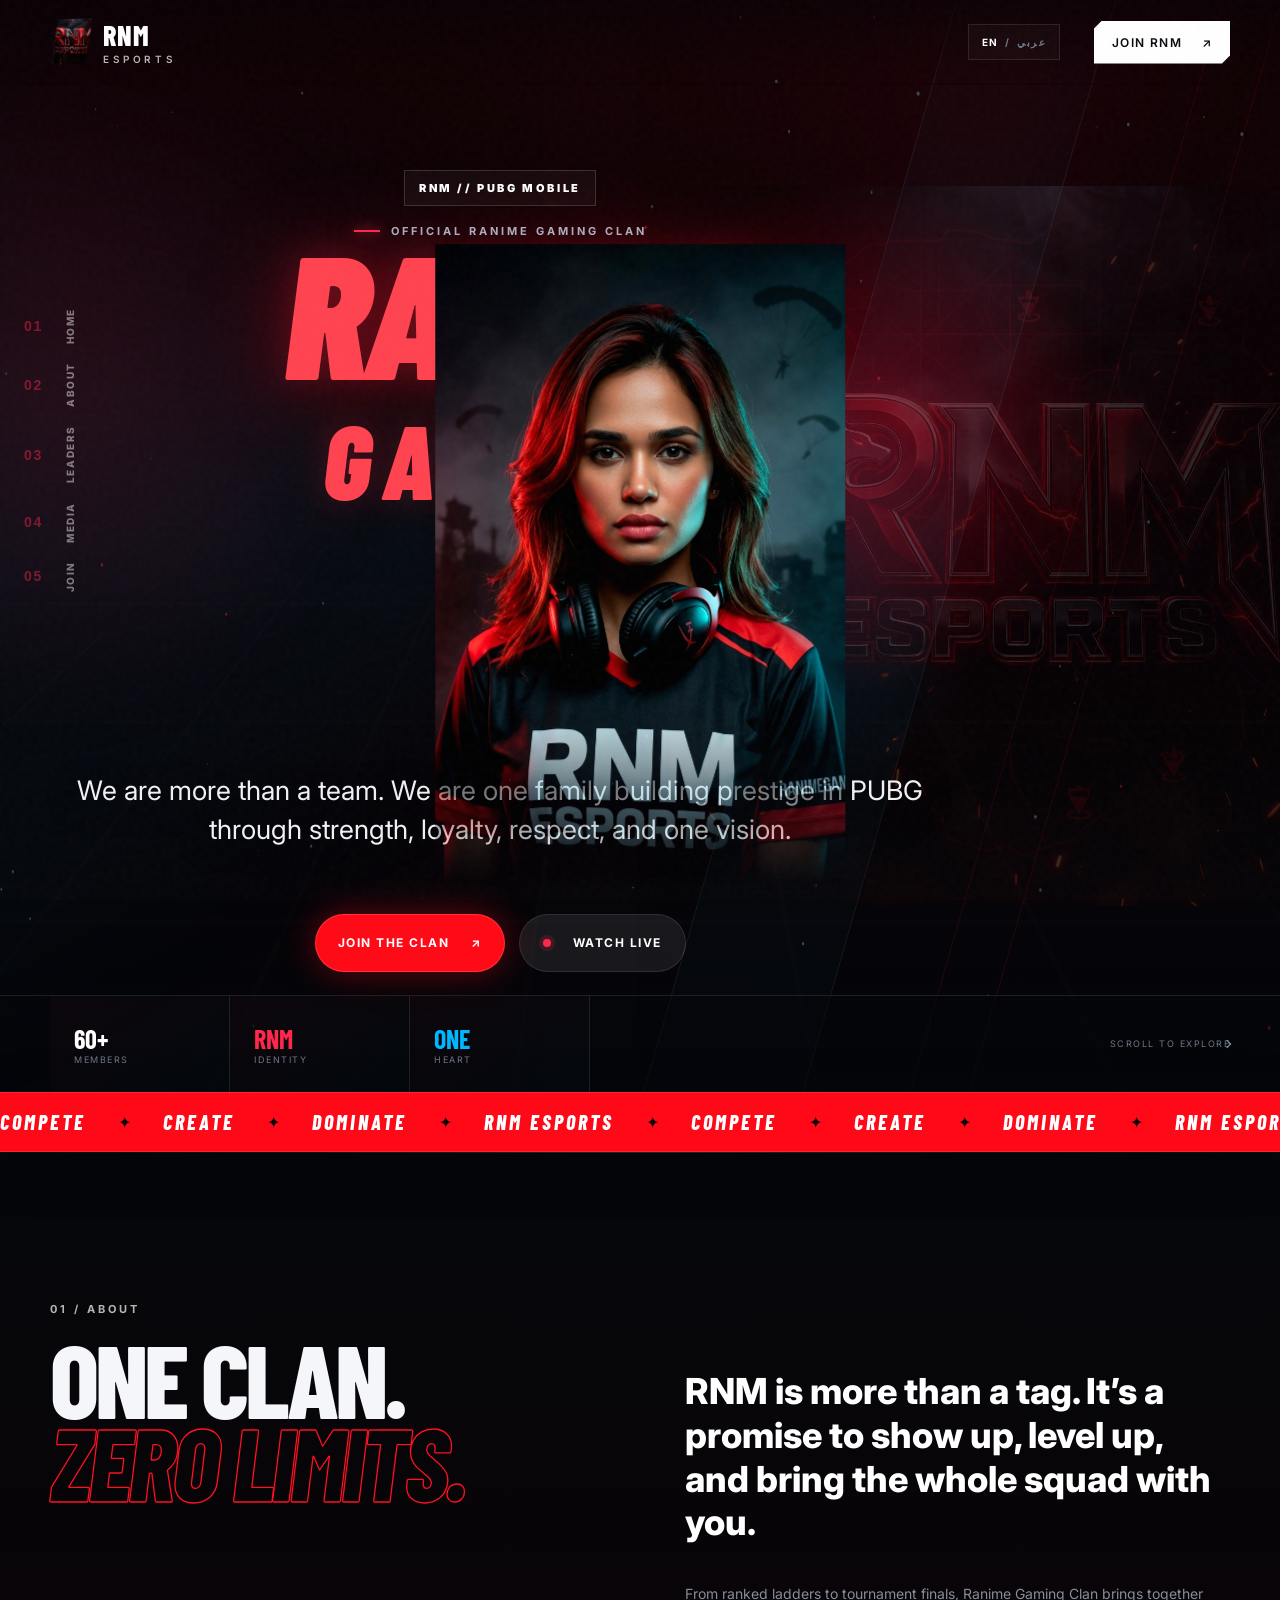
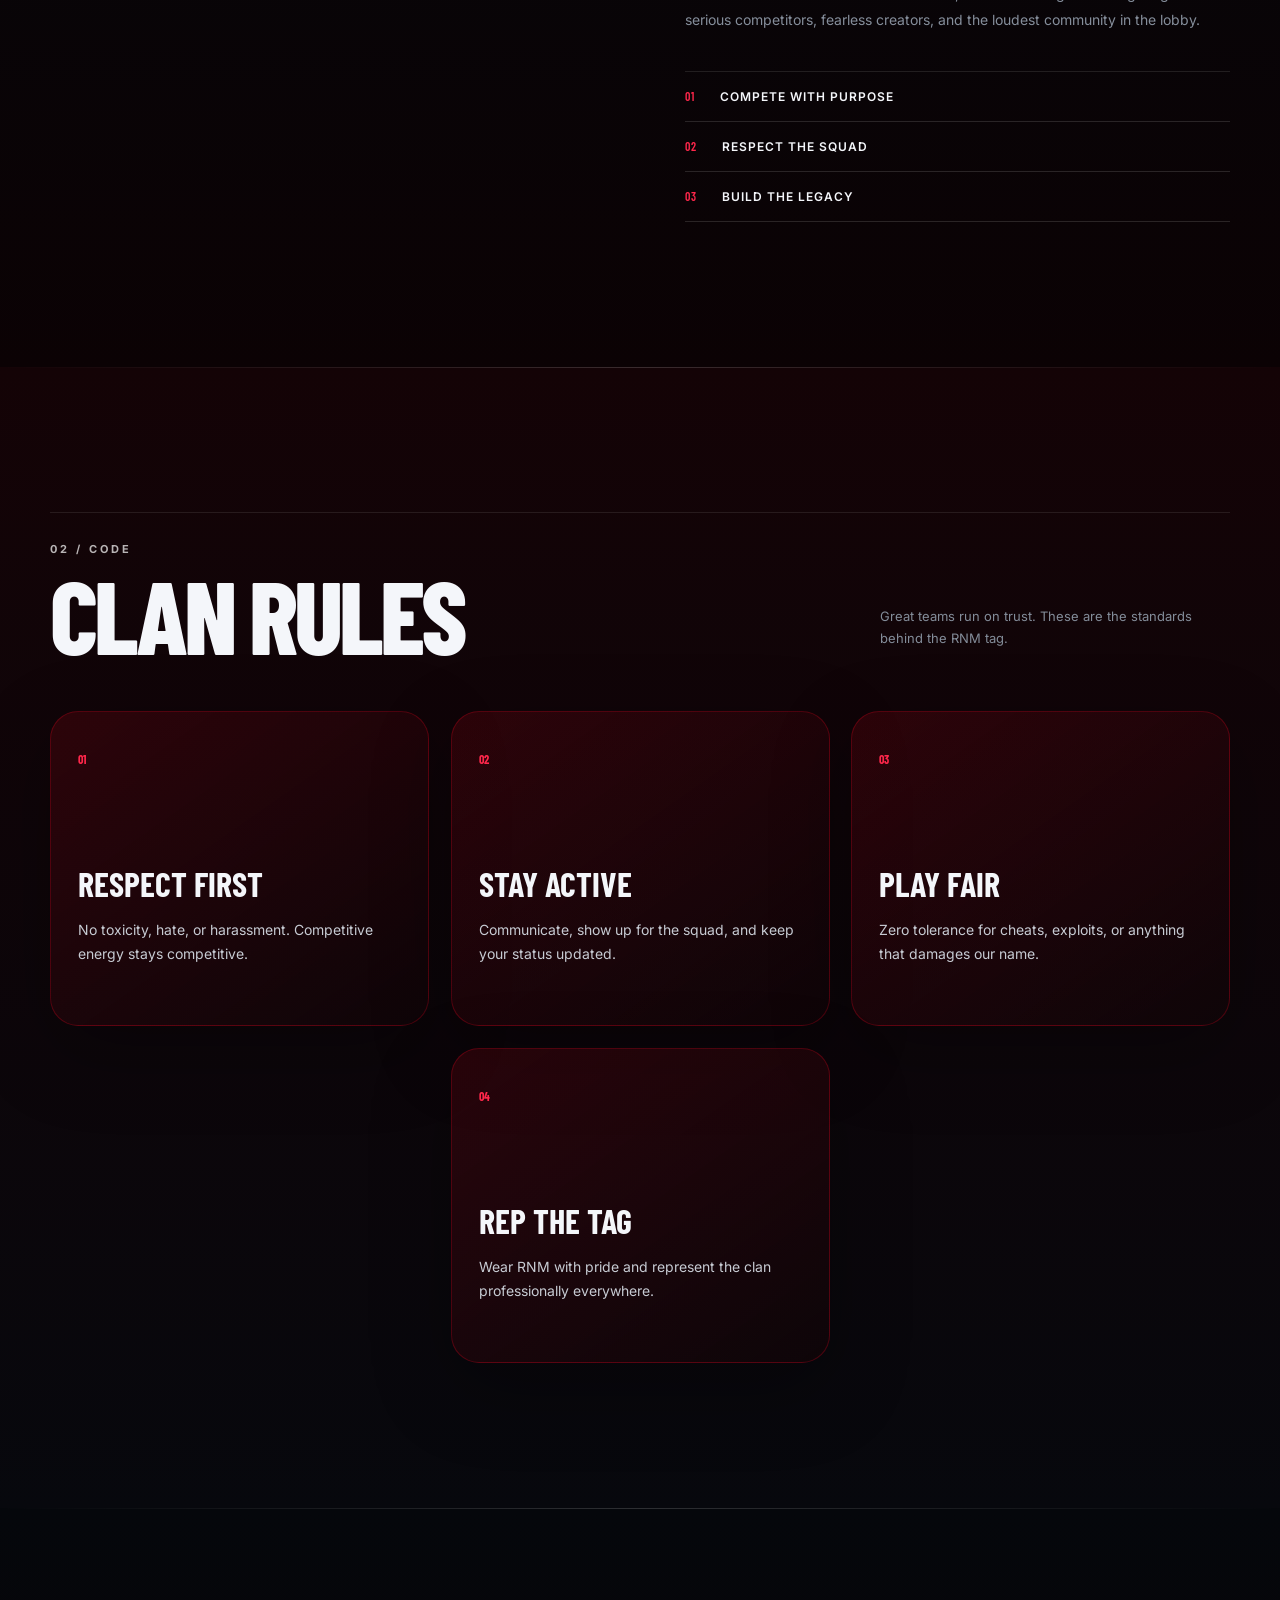
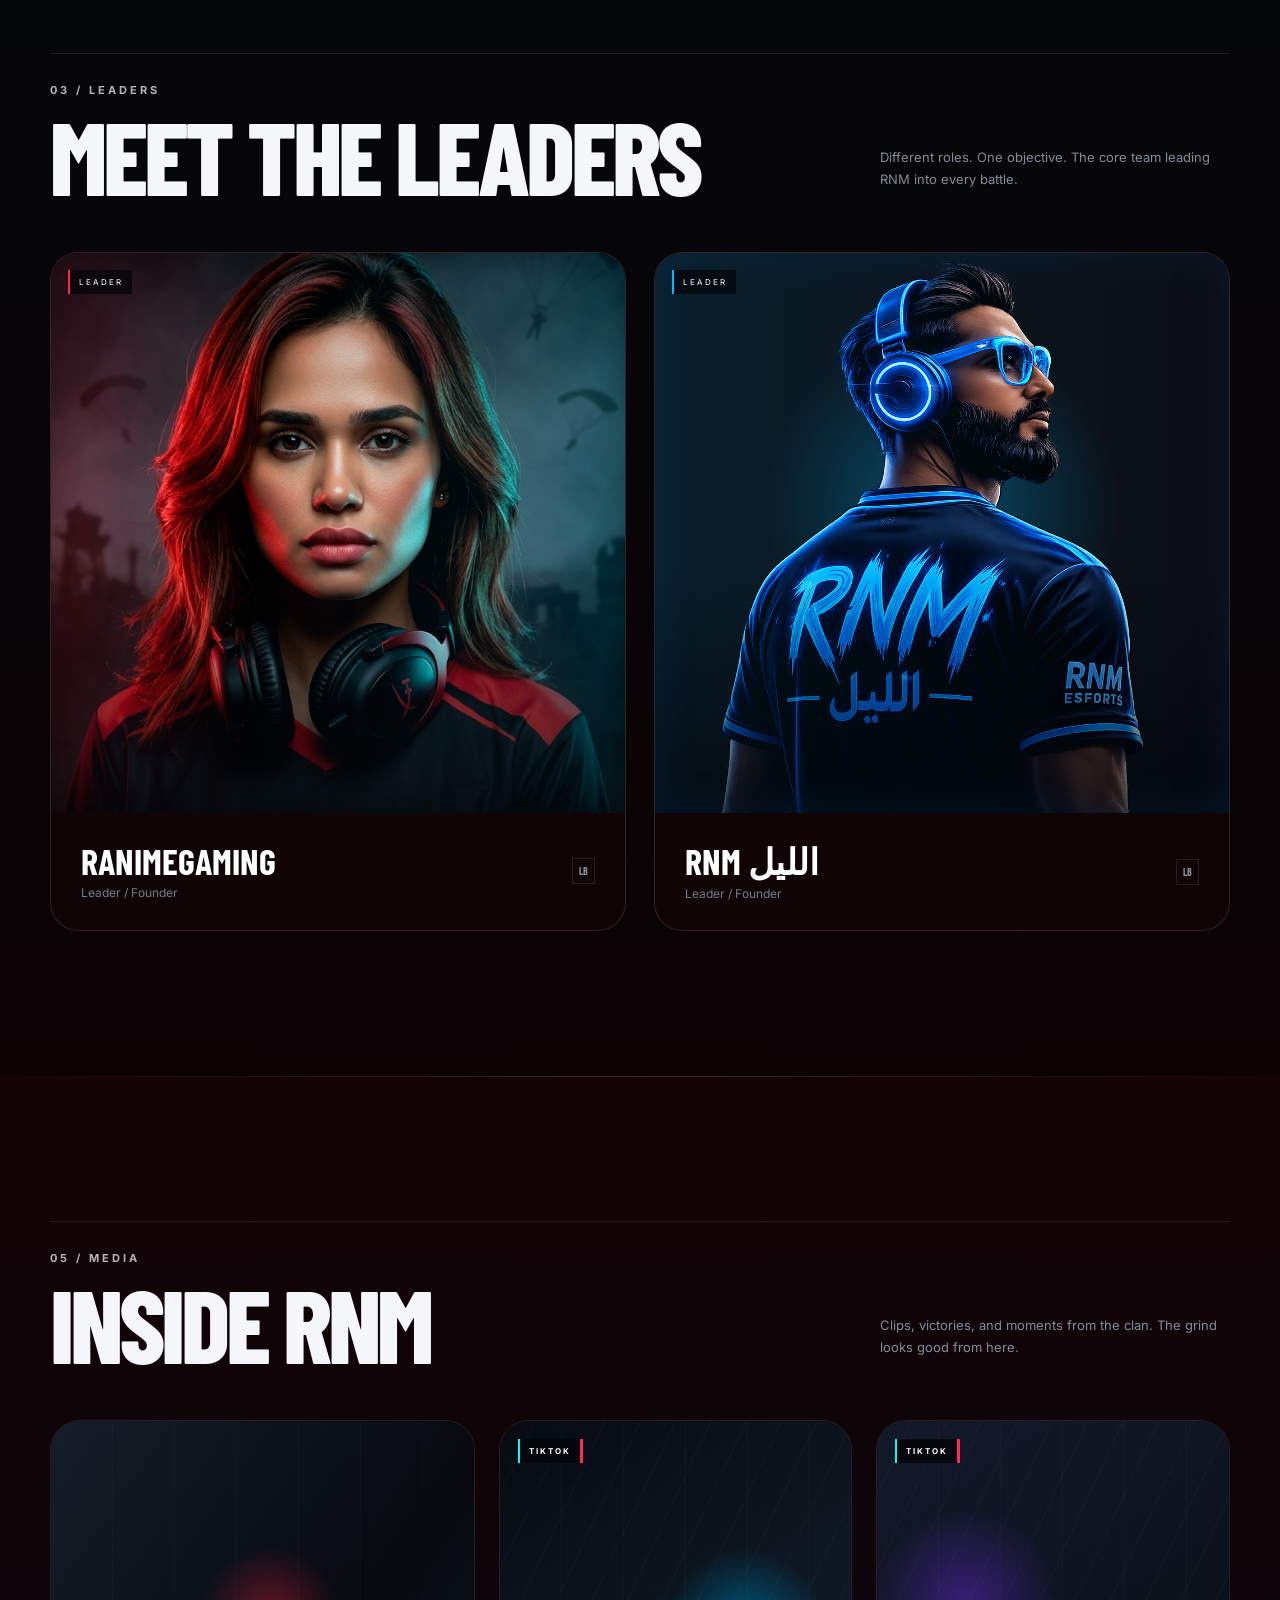
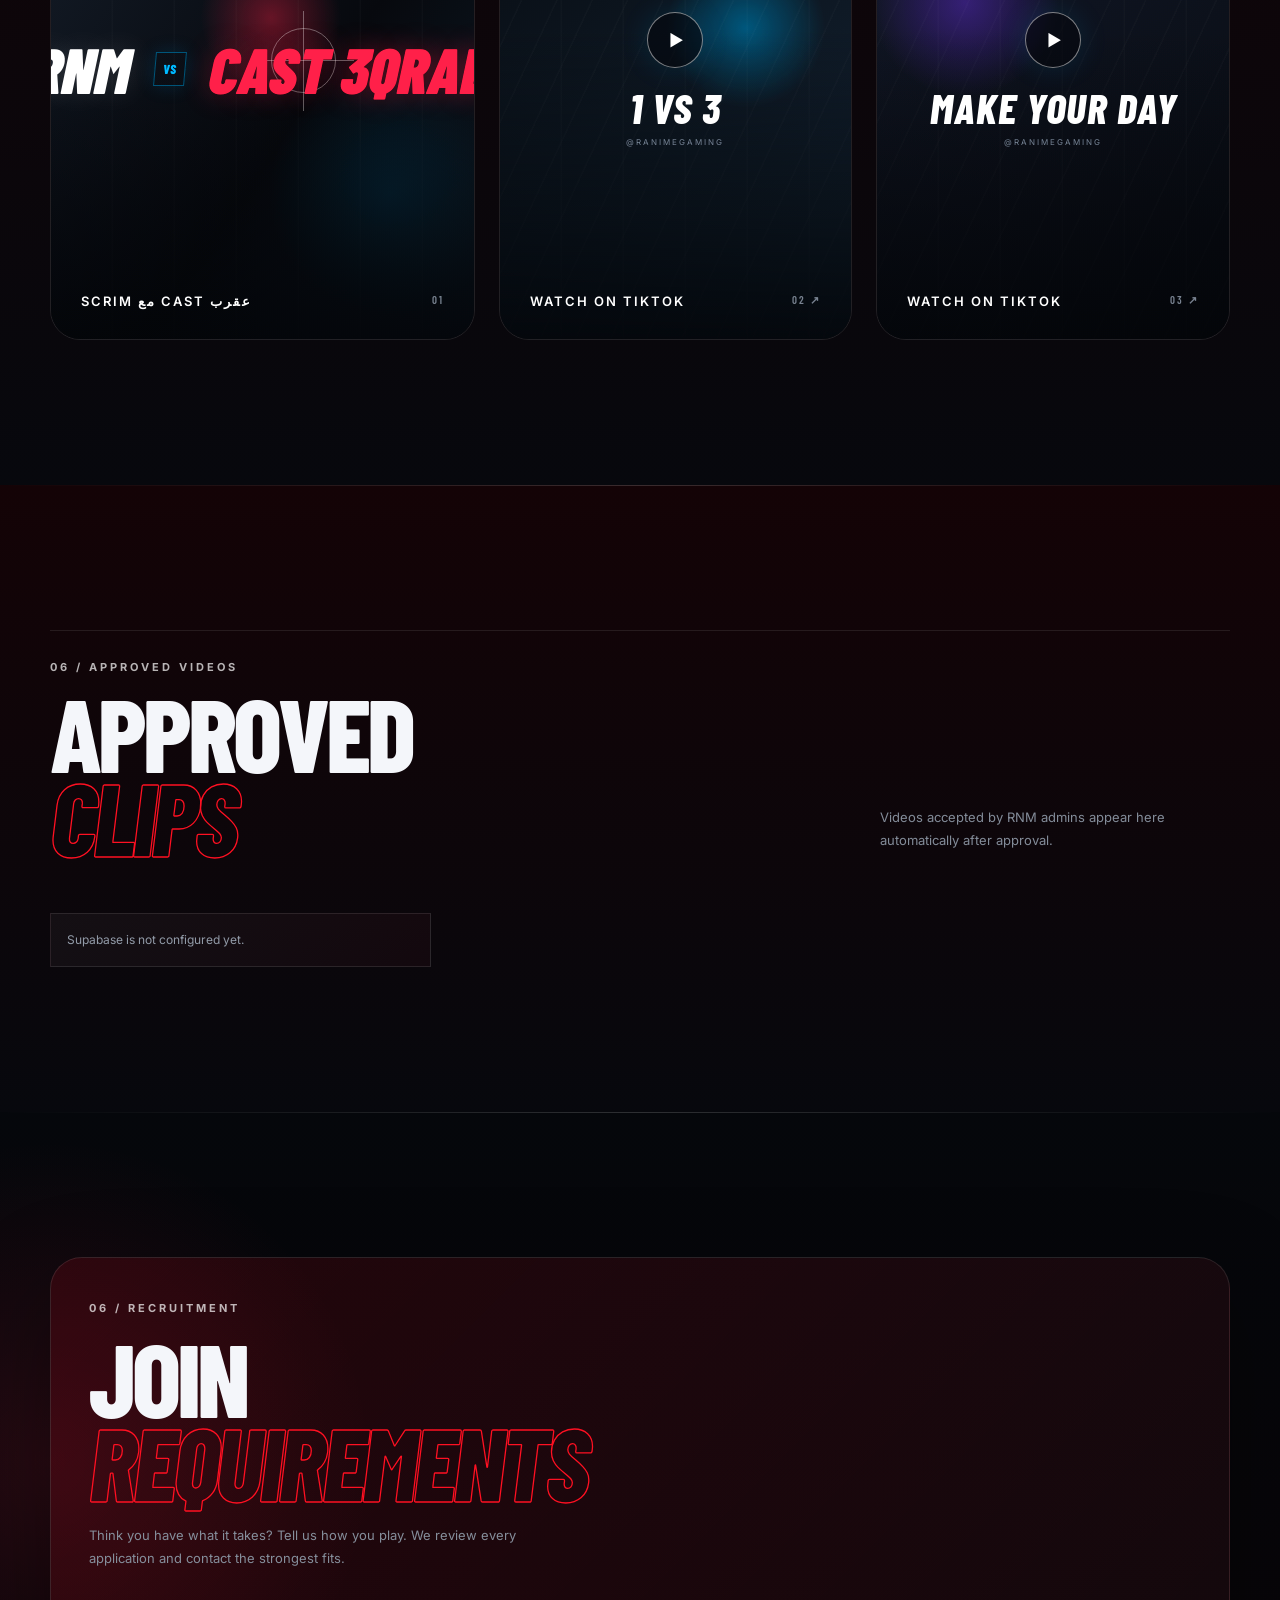
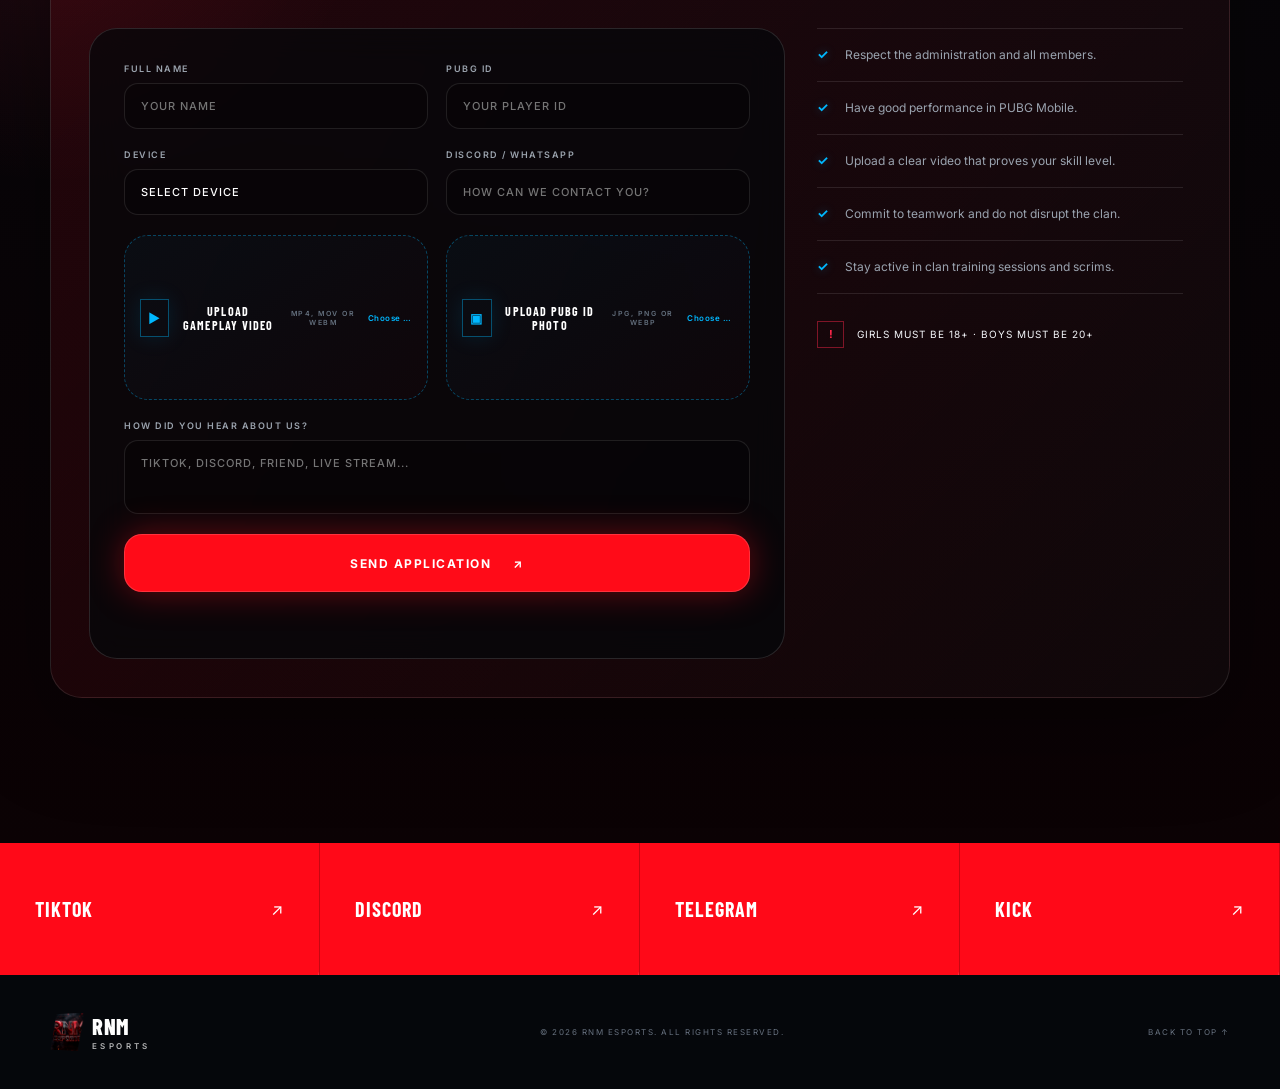
==== commit 8ee84cb9: "Add animated hero character over title" ====
--- a/index.html
+++ b/index.html
@@ -10,7 +10,7 @@
   <link rel="preconnect" href="https://fonts.googleapis.com">
   <link rel="preconnect" href="https://fonts.gstatic.com" crossorigin>
   <link href="https://fonts.googleapis.com/css2?family=Barlow+Condensed:ital,wght@0,500;0,600;0,700;0,800;0,900;1,700&family=Inter:wght@400;500;600;700&display=swap" rel="stylesheet">
-  <link rel="stylesheet" href="styles.css?v=20260709-15">
+  <link rel="stylesheet" href="styles.css?v=20260709-16">
 </head>
 <body>
   <div class="noise"></div>
@@ -72,6 +72,7 @@
           </div>
         </div>
         <div class="hero-emblem reveal" aria-hidden="true">
+          <img class="hero-character" src="assets/ranimegaming-leader.jpg" alt="">
           <div class="emblem-glow"></div>
           <div class="emblem-ring ring-1"></div>
           <div class="emblem-ring ring-2"></div>
--- a/styles.css
+++ b/styles.css
@@ -160,3 +160,25 @@
 .social-strip{background:#ff0918;border:0}.social-strip a{border-color:rgba(0,0,0,.22);height:132px;color:#fff}.social-strip a:hover{background:#05070b}
 @media(max-width:1100px){.rampage-rail{display:none}.hero h1 .gaming-word{transform:translateX(60px)}.rule-grid{grid-template-columns:1fr 1fr}.rule-card:nth-child(4){grid-column:auto}.gallery-grid{grid-template-columns:1fr}.gallery-item,.gallery-main{min-height:360px}}
 @media(max-width:700px){.hero{min-height:100svh}.hero:after{background-size:auto,480px;background-position:center,right -190px center}.hero-inner{padding-top:112px}.hero h1{font-size:clamp(64px,19vw,92px);letter-spacing:-2px}.hero h1 .gaming-word{font-size:.74em;letter-spacing:3px;transform:translateX(26px)}.hero-copy:before{font-size:9px;letter-spacing:1.4px}.hero-copy>p{font-size:17px}.hero-emblem{display:none}.section{padding:95px 0}.section h2{font-size:clamp(54px,16vw,70px);letter-spacing:-2px}.rule-grid,.team-grid{grid-template-columns:1fr}.rule-card{border-radius:22px;min-height:230px}.rule-card h3{margin-top:48px}.player-visual{height:360px}.gallery-grid{display:grid}.gallery-item,.gallery-main{min-height:315px}.join-grid{padding:18px;border-radius:22px}.social-strip{grid-template-columns:1fr 1fr}.social-strip a{height:90px}}
+
+/* Rampage-style hero character over title */
+.hero-inner{position:relative}
+.hero-copy{grid-column:1/-1;display:grid;justify-items:center;text-align:center;pointer-events:none}
+.hero-copy .eyebrow,.hero-copy>p,.hero-actions{pointer-events:auto}
+.hero-copy:before{position:relative;z-index:5}
+.hero h1{position:relative;z-index:1;text-align:center;mix-blend-mode:screen;animation:titleFloat 5.5s ease-in-out infinite}
+.hero h1 .ranime-word,.hero h1 .gaming-word{color:#ff4350;-webkit-text-stroke:0;text-shadow:0 0 36px rgba(255,40,60,.28),0 18px 60px rgba(0,0,0,.55)}
+.hero h1 .ranime-word:after,.hero h1 .gaming-word:after{display:none}
+.hero h1 .gaming-word,.is-arabic .hero h1 .gaming-word{transform:translateX(0);letter-spacing:12px}
+.hero h1:after{margin-left:auto;margin-right:auto}
+.hero-emblem{position:absolute;z-index:3;left:50%;top:47%;width:min(430px,32vw);height:min(640px,56vw);margin:0;transform:translate(-50%,-42%);opacity:1;display:block;pointer-events:none;animation:characterDrop 1.15s cubic-bezier(.16,1,.3,1) both,characterFloat 4.2s ease-in-out 1.15s infinite}
+.hero-character{position:absolute;z-index:6;inset:0;width:100%;height:100%;object-fit:cover;object-position:center top;filter:saturate(1.12) contrast(1.08) drop-shadow(0 34px 50px rgba(0,0,0,.58));-webkit-mask-image:linear-gradient(to bottom,#000 0 72%,transparent 100%);mask-image:linear-gradient(to bottom,#000 0 72%,transparent 100%)}
+.hero-emblem .emblem-glow{inset:12%;background:radial-gradient(circle,rgba(255,30,48,.3),transparent 70%);filter:blur(34px)}
+.hero-emblem .emblem-ring,.hero-emblem .orbit,.hero-emblem .emblem-core,.hero-emblem .status-chip,.hero-emblem .rank-chip{display:none}
+.hero-copy>p{position:relative;z-index:5;margin-top:min(17vw,235px);max-width:850px}
+.hero-actions{position:relative;z-index:5;justify-content:center}
+@keyframes characterDrop{from{opacity:0;transform:translate(-50%,-68%) scale(.92);filter:blur(8px)}to{opacity:1;transform:translate(-50%,-42%) scale(1);filter:none}}
+@keyframes characterFloat{50%{transform:translate(-50%,-45%) scale(1.015)}}
+@keyframes titleFloat{50%{transform:translateY(12px) scale(1.015);letter-spacing:-5px}}
+@media(max-width:900px){.hero-emblem{width:min(370px,58vw);height:min(560px,82vw);top:46%;display:block;right:auto;opacity:1}.hero-copy>p{margin-top:300px}.hero h1 .gaming-word,.is-arabic .hero h1 .gaming-word{letter-spacing:5px}}
+@media(max-width:600px){.hero-emblem{width:300px;height:450px;top:46%}.hero-copy>p{margin-top:245px}.hero h1 .gaming-word,.is-arabic .hero h1 .gaming-word{letter-spacing:2px}.hero h1{line-height:.78}}
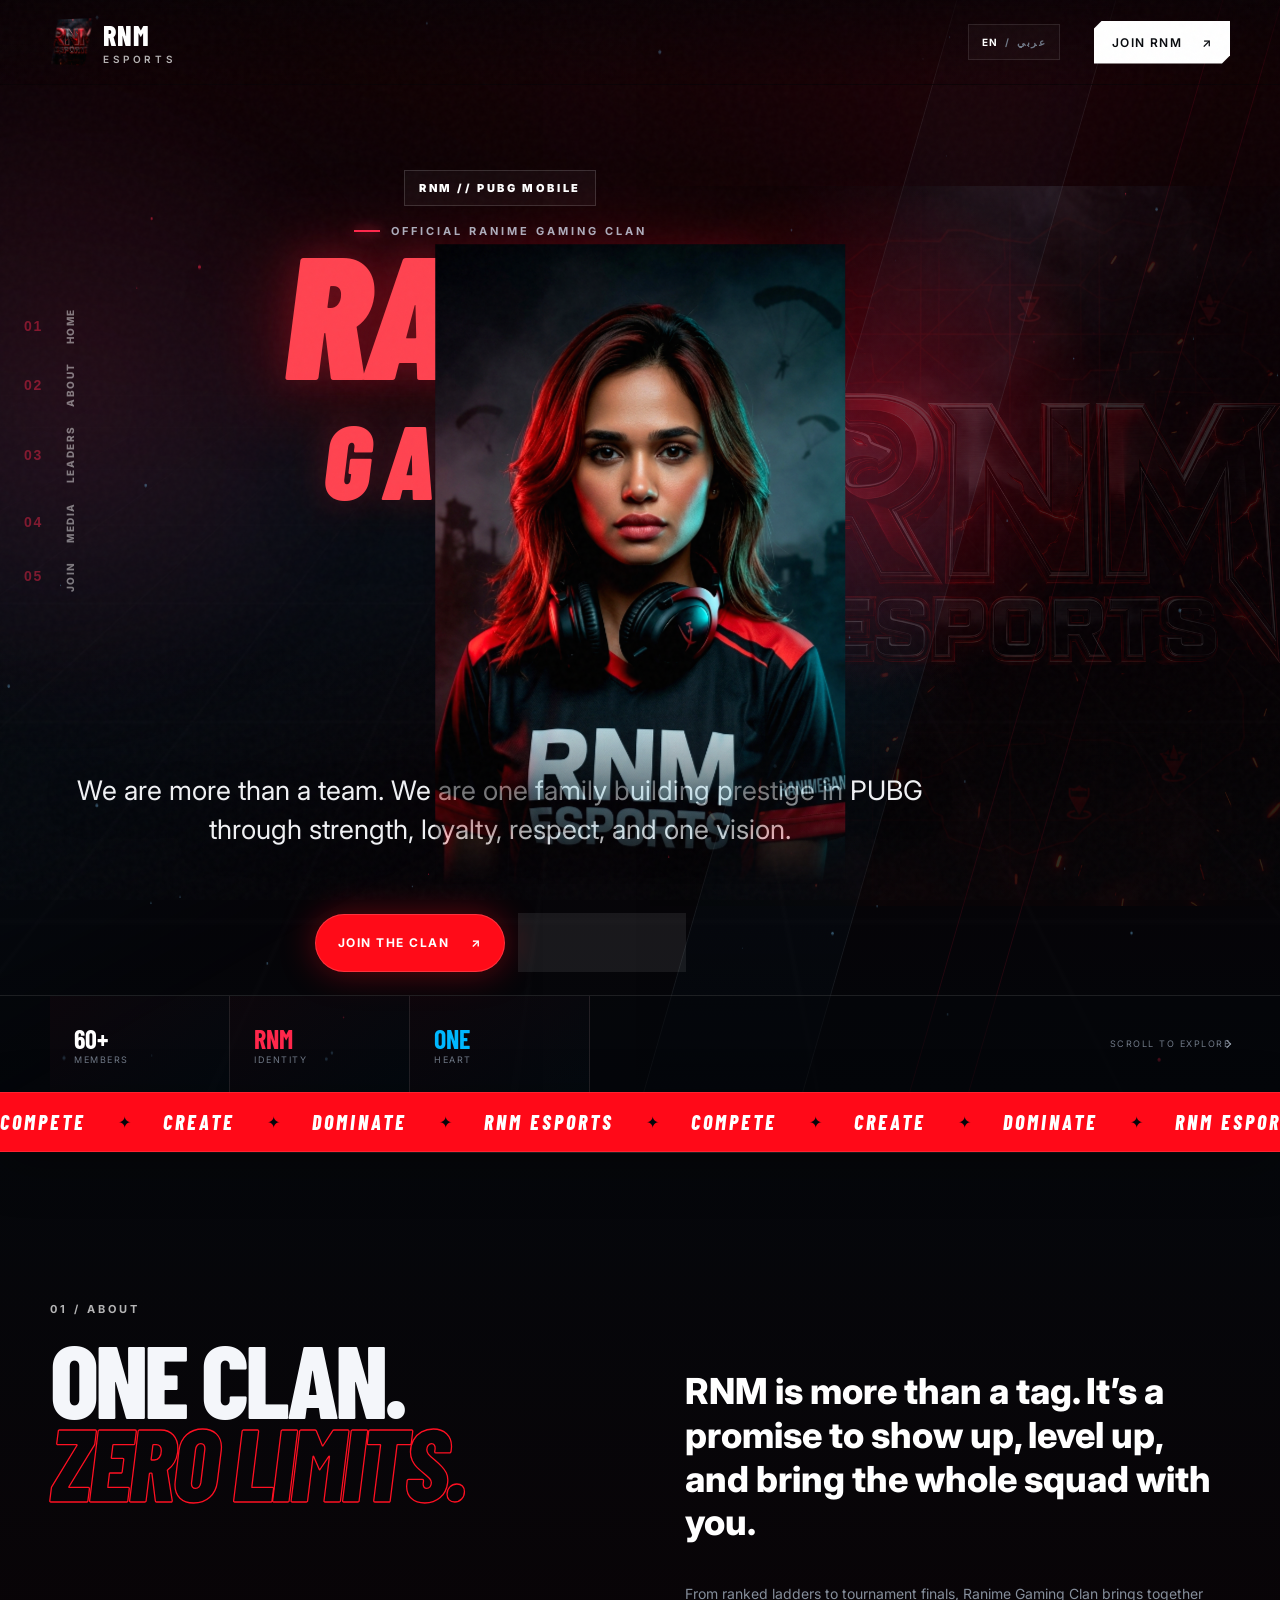
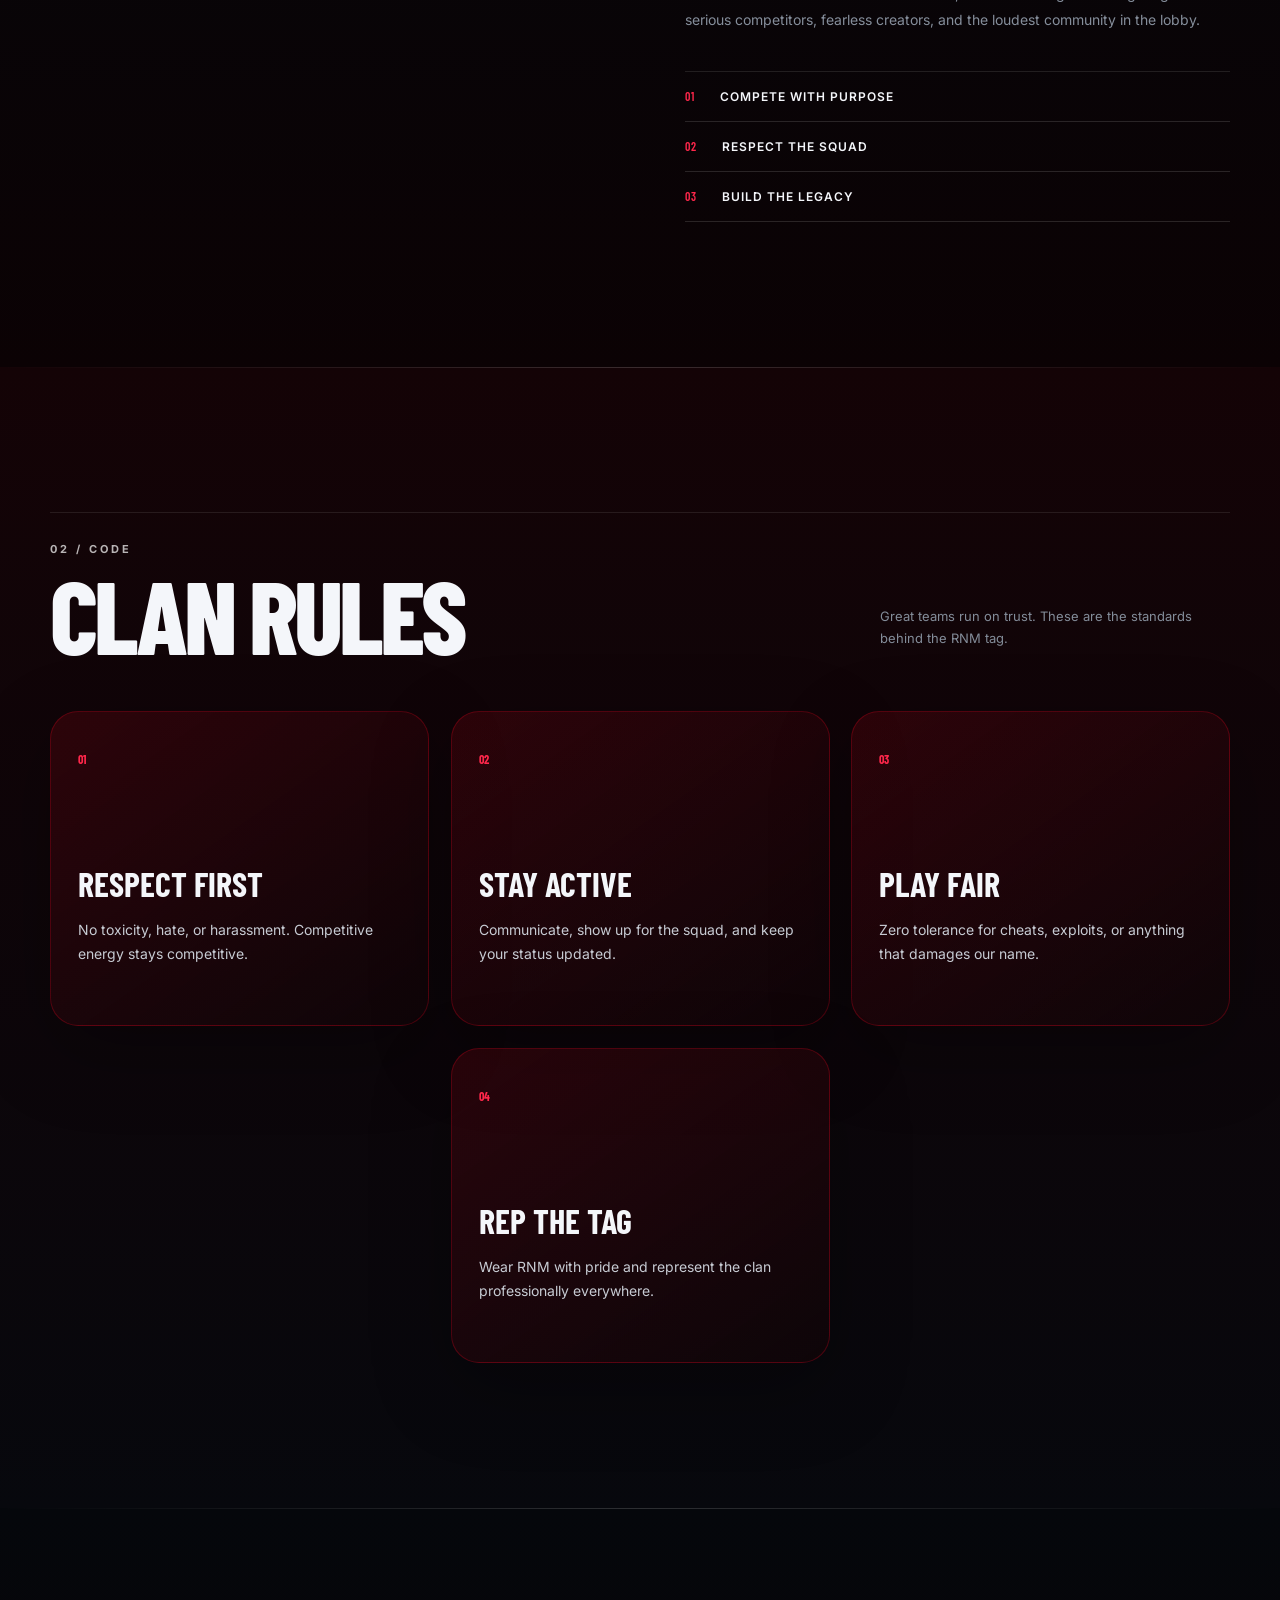
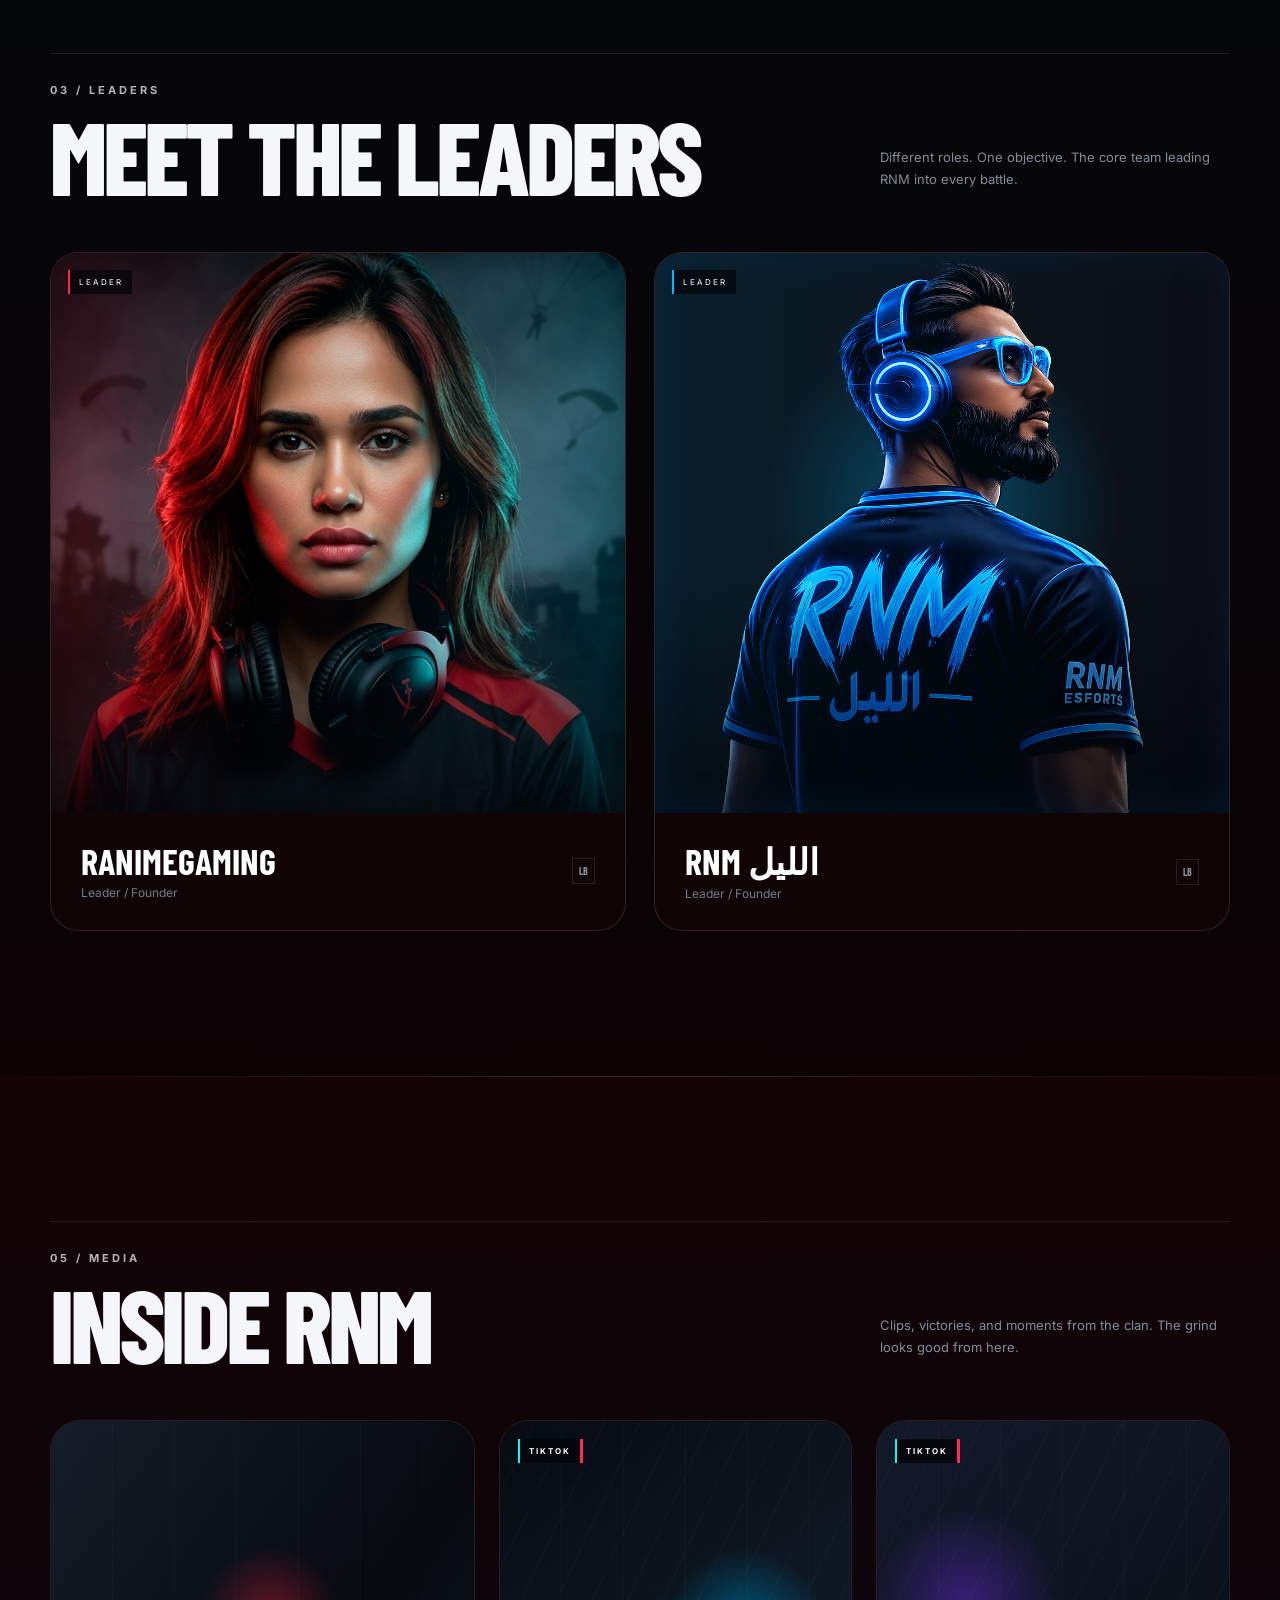
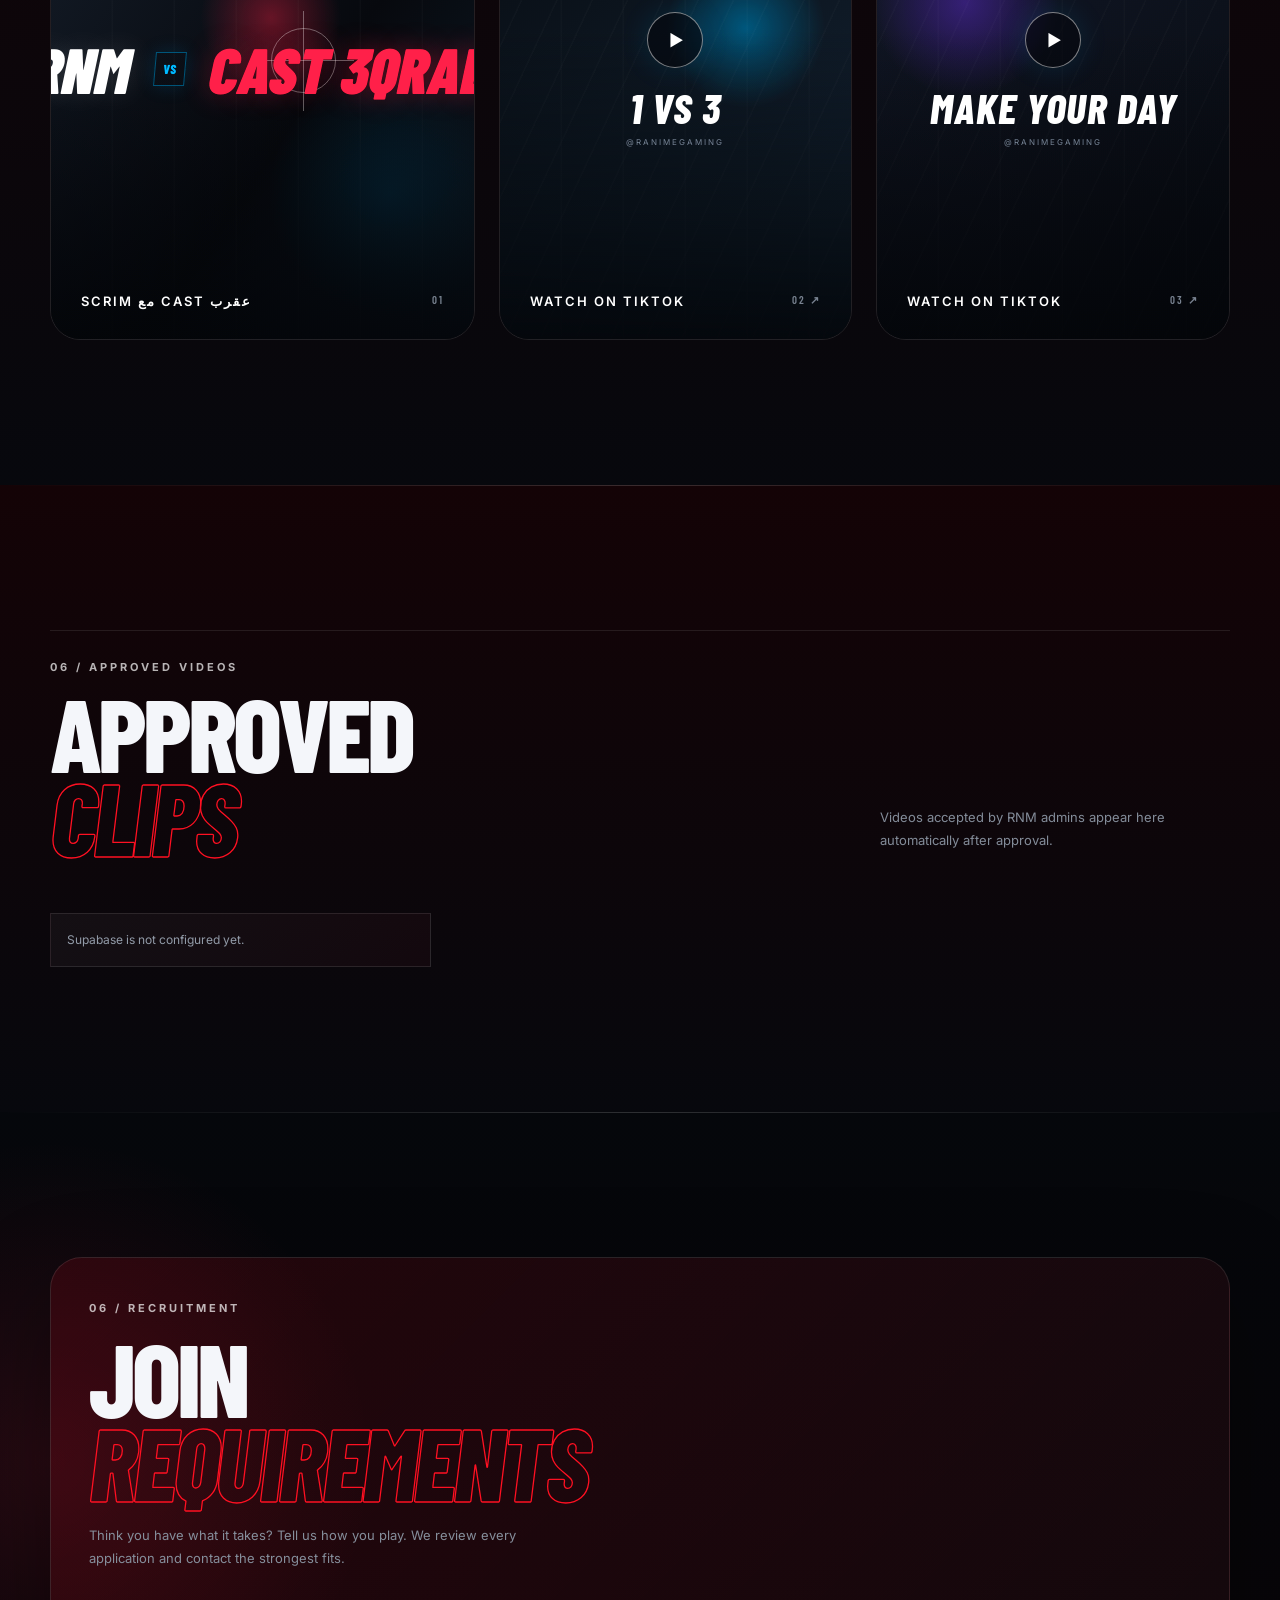
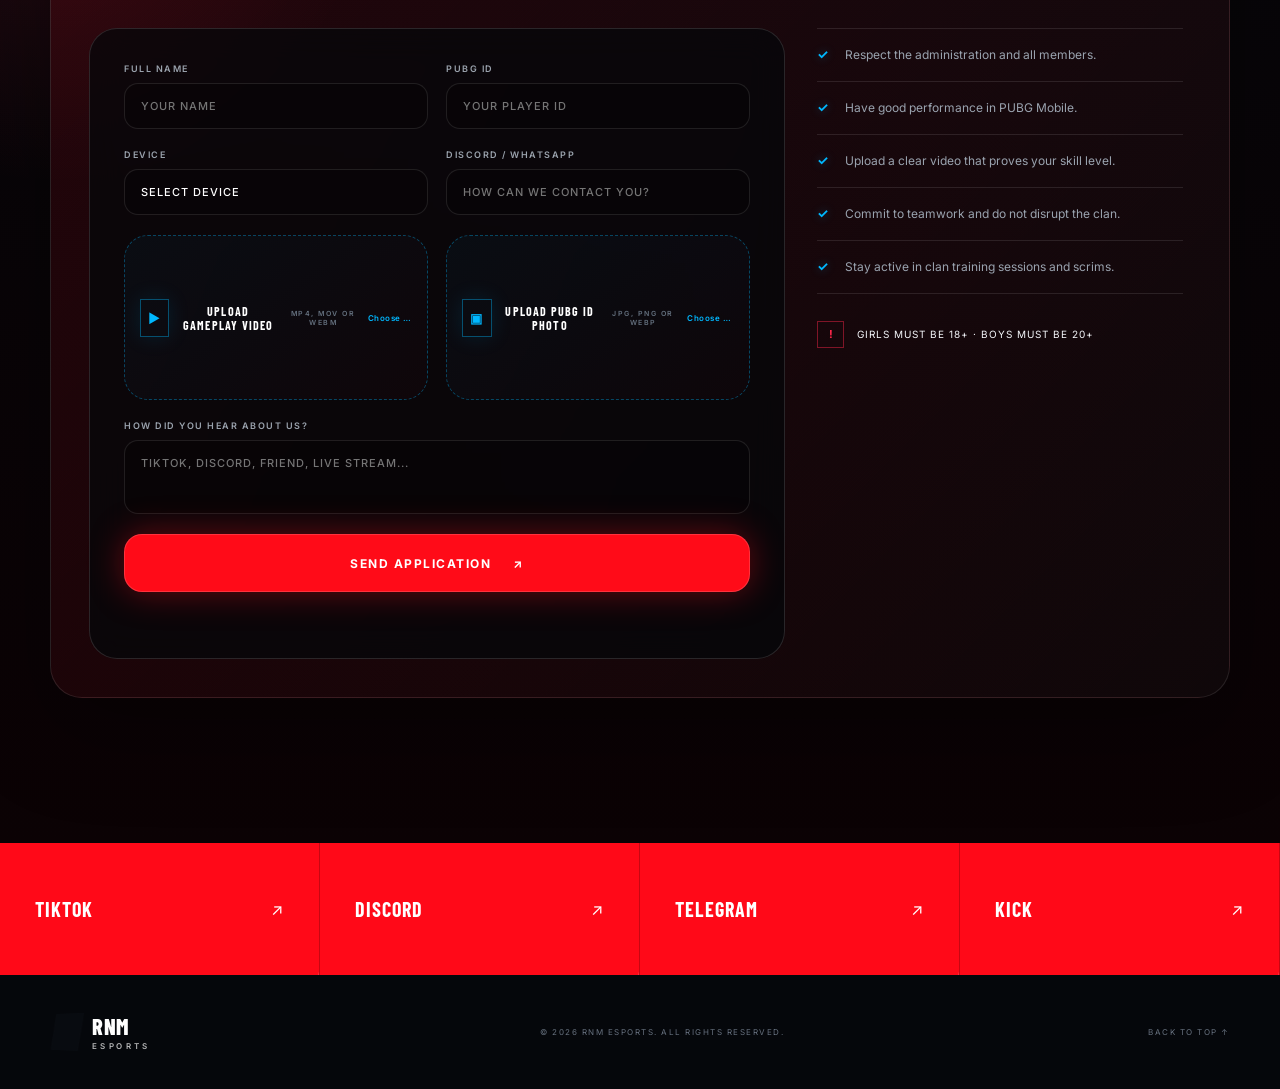
==== commit 45f62cfd: "Remove hero character drop animation" ====
--- a/index.html
+++ b/index.html
@@ -10,7 +10,7 @@
   <link rel="preconnect" href="https://fonts.googleapis.com">
   <link rel="preconnect" href="https://fonts.gstatic.com" crossorigin>
   <link href="https://fonts.googleapis.com/css2?family=Barlow+Condensed:ital,wght@0,500;0,600;0,700;0,800;0,900;1,700&family=Inter:wght@400;500;600;700&display=swap" rel="stylesheet">
-  <link rel="stylesheet" href="styles.css?v=20260709-16">
+  <link rel="stylesheet" href="styles.css?v=20260709-17">
 </head>
 <body>
   <div class="noise"></div>
--- a/styles.css
+++ b/styles.css
@@ -171,13 +171,14 @@
 .hero h1 .ranime-word:after,.hero h1 .gaming-word:after{display:none}
 .hero h1 .gaming-word,.is-arabic .hero h1 .gaming-word{transform:translateX(0);letter-spacing:12px}
 .hero h1:after{margin-left:auto;margin-right:auto}
-.hero-emblem{position:absolute;z-index:3;left:50%;top:47%;width:min(430px,32vw);height:min(640px,56vw);margin:0;transform:translate(-50%,-42%);opacity:1;display:block;pointer-events:none;animation:characterDrop 1.15s cubic-bezier(.16,1,.3,1) both,characterFloat 4.2s ease-in-out 1.15s infinite}
+.hero-emblem{position:absolute;z-index:3;left:50%;top:47%;width:min(430px,32vw);height:min(640px,56vw);margin:0;transform:translate(-50%,-42%);opacity:1;display:block;pointer-events:none;animation:characterReveal .75s ease-out both,characterFloat 4.2s ease-in-out .75s infinite}
 .hero-character{position:absolute;z-index:6;inset:0;width:100%;height:100%;object-fit:cover;object-position:center top;filter:saturate(1.12) contrast(1.08) drop-shadow(0 34px 50px rgba(0,0,0,.58));-webkit-mask-image:linear-gradient(to bottom,#000 0 72%,transparent 100%);mask-image:linear-gradient(to bottom,#000 0 72%,transparent 100%)}
 .hero-emblem .emblem-glow{inset:12%;background:radial-gradient(circle,rgba(255,30,48,.3),transparent 70%);filter:blur(34px)}
 .hero-emblem .emblem-ring,.hero-emblem .orbit,.hero-emblem .emblem-core,.hero-emblem .status-chip,.hero-emblem .rank-chip{display:none}
 .hero-copy>p{position:relative;z-index:5;margin-top:min(17vw,235px);max-width:850px}
 .hero-actions{position:relative;z-index:5;justify-content:center}
 @keyframes characterDrop{from{opacity:0;transform:translate(-50%,-68%) scale(.92);filter:blur(8px)}to{opacity:1;transform:translate(-50%,-42%) scale(1);filter:none}}
+@keyframes characterReveal{from{opacity:0;transform:translate(-50%,-42%) scale(.96);filter:blur(4px)}to{opacity:1;transform:translate(-50%,-42%) scale(1);filter:none}}
 @keyframes characterFloat{50%{transform:translate(-50%,-45%) scale(1.015)}}
 @keyframes titleFloat{50%{transform:translateY(12px) scale(1.015);letter-spacing:-5px}}
 @media(max-width:900px){.hero-emblem{width:min(370px,58vw);height:min(560px,82vw);top:46%;display:block;right:auto;opacity:1}.hero-copy>p{margin-top:300px}.hero h1 .gaming-word,.is-arabic .hero h1 .gaming-word{letter-spacing:5px}}
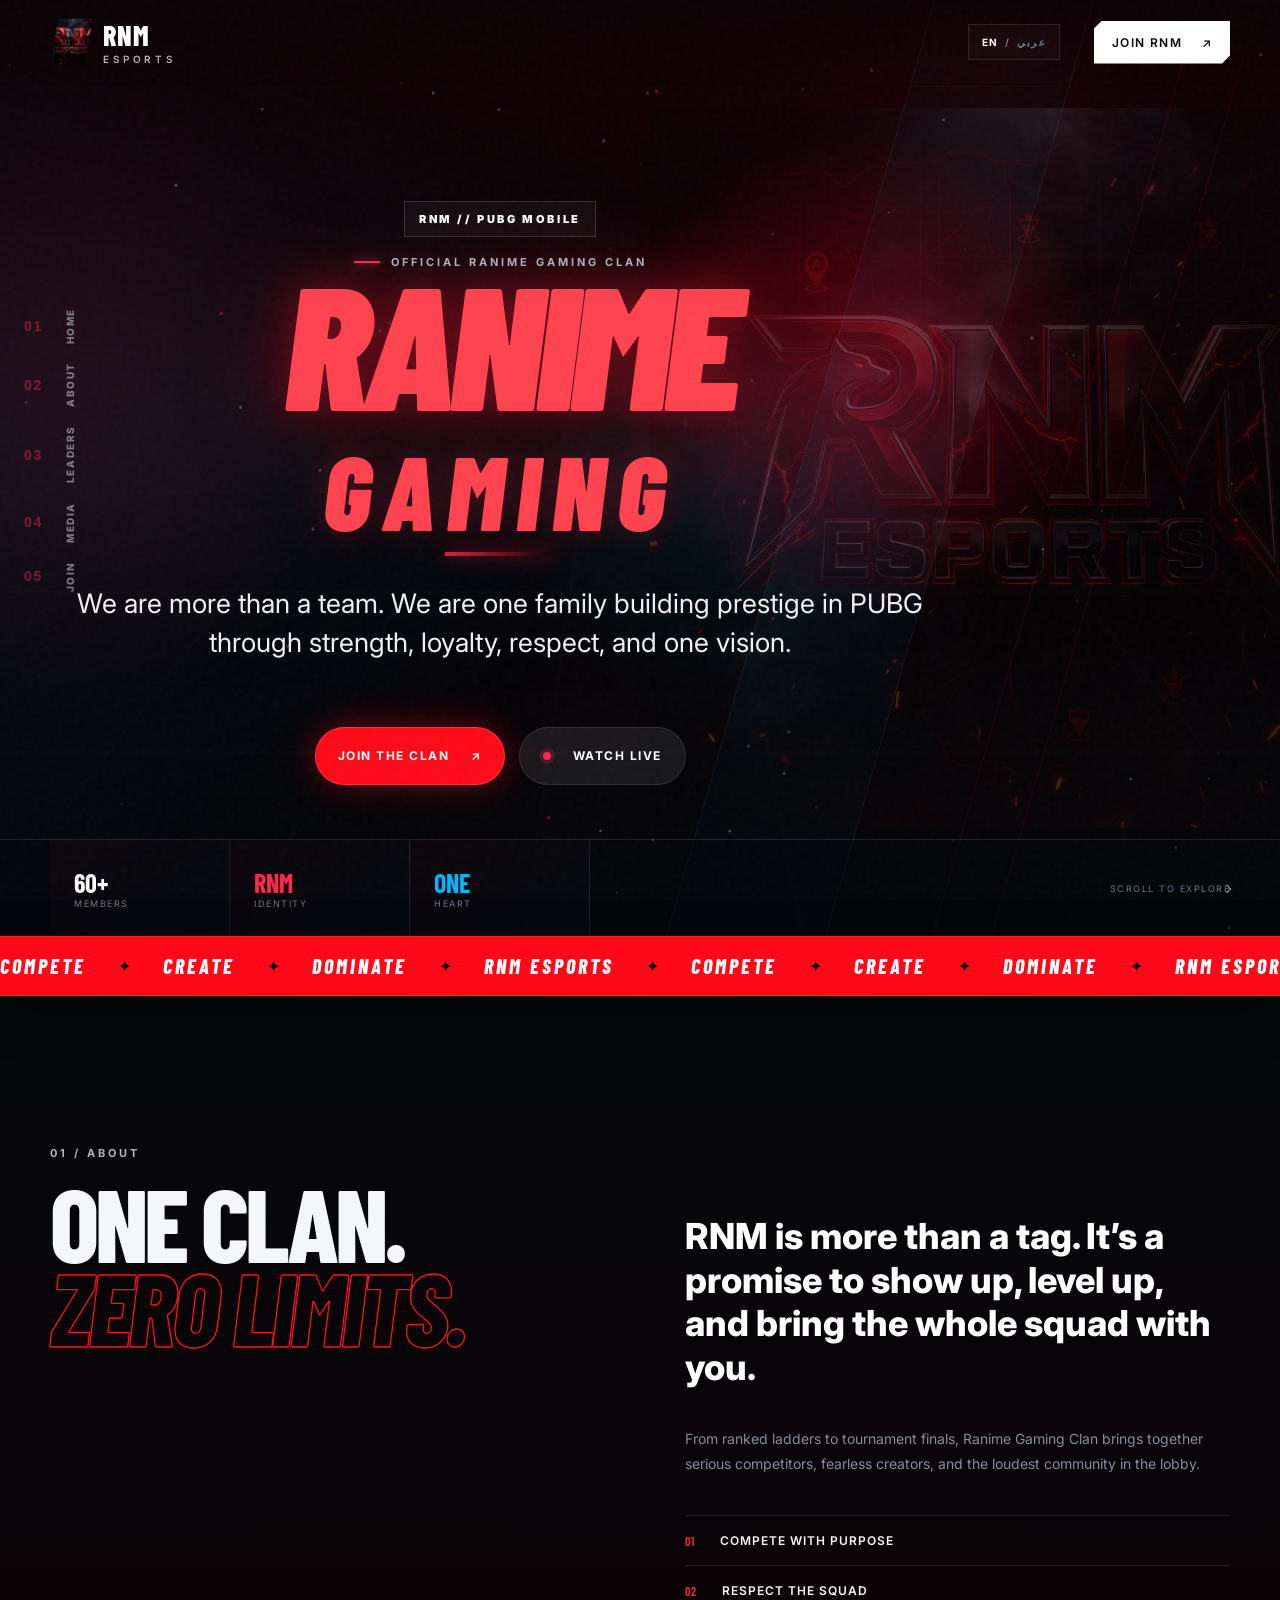
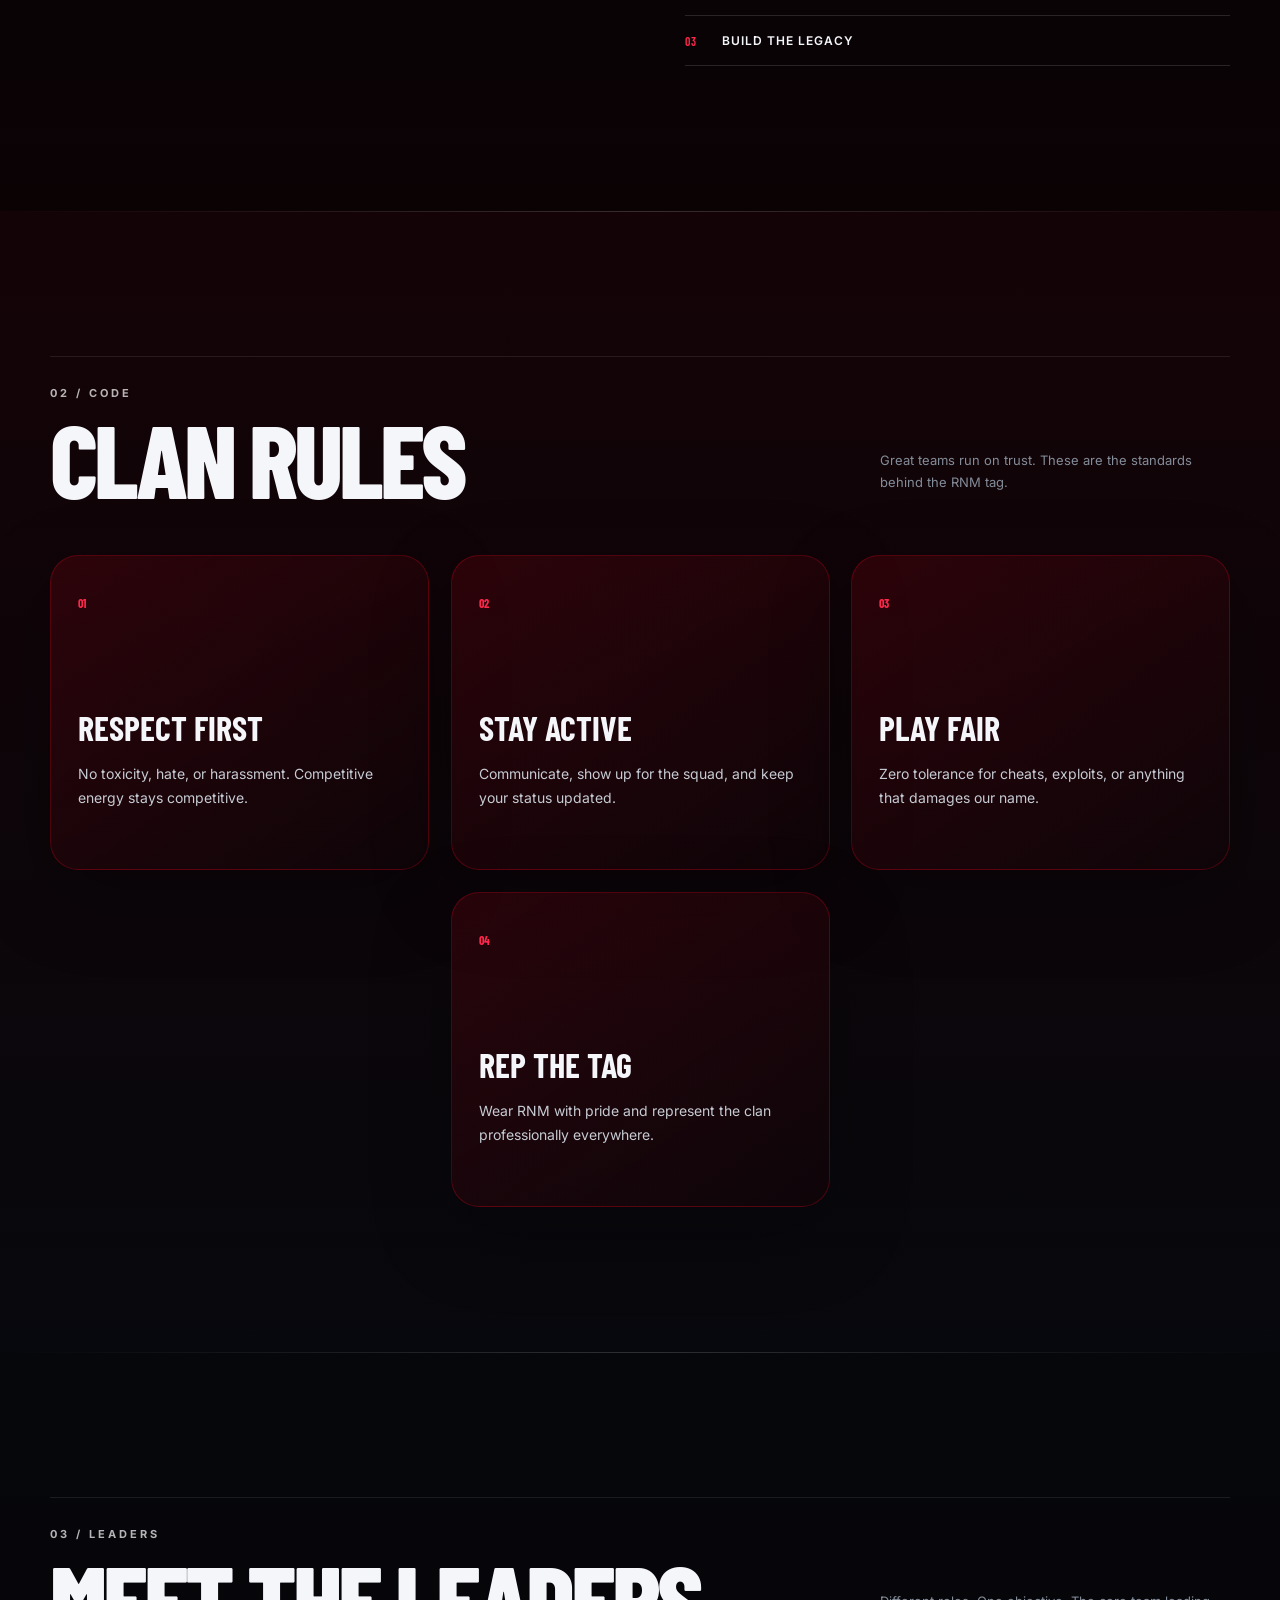
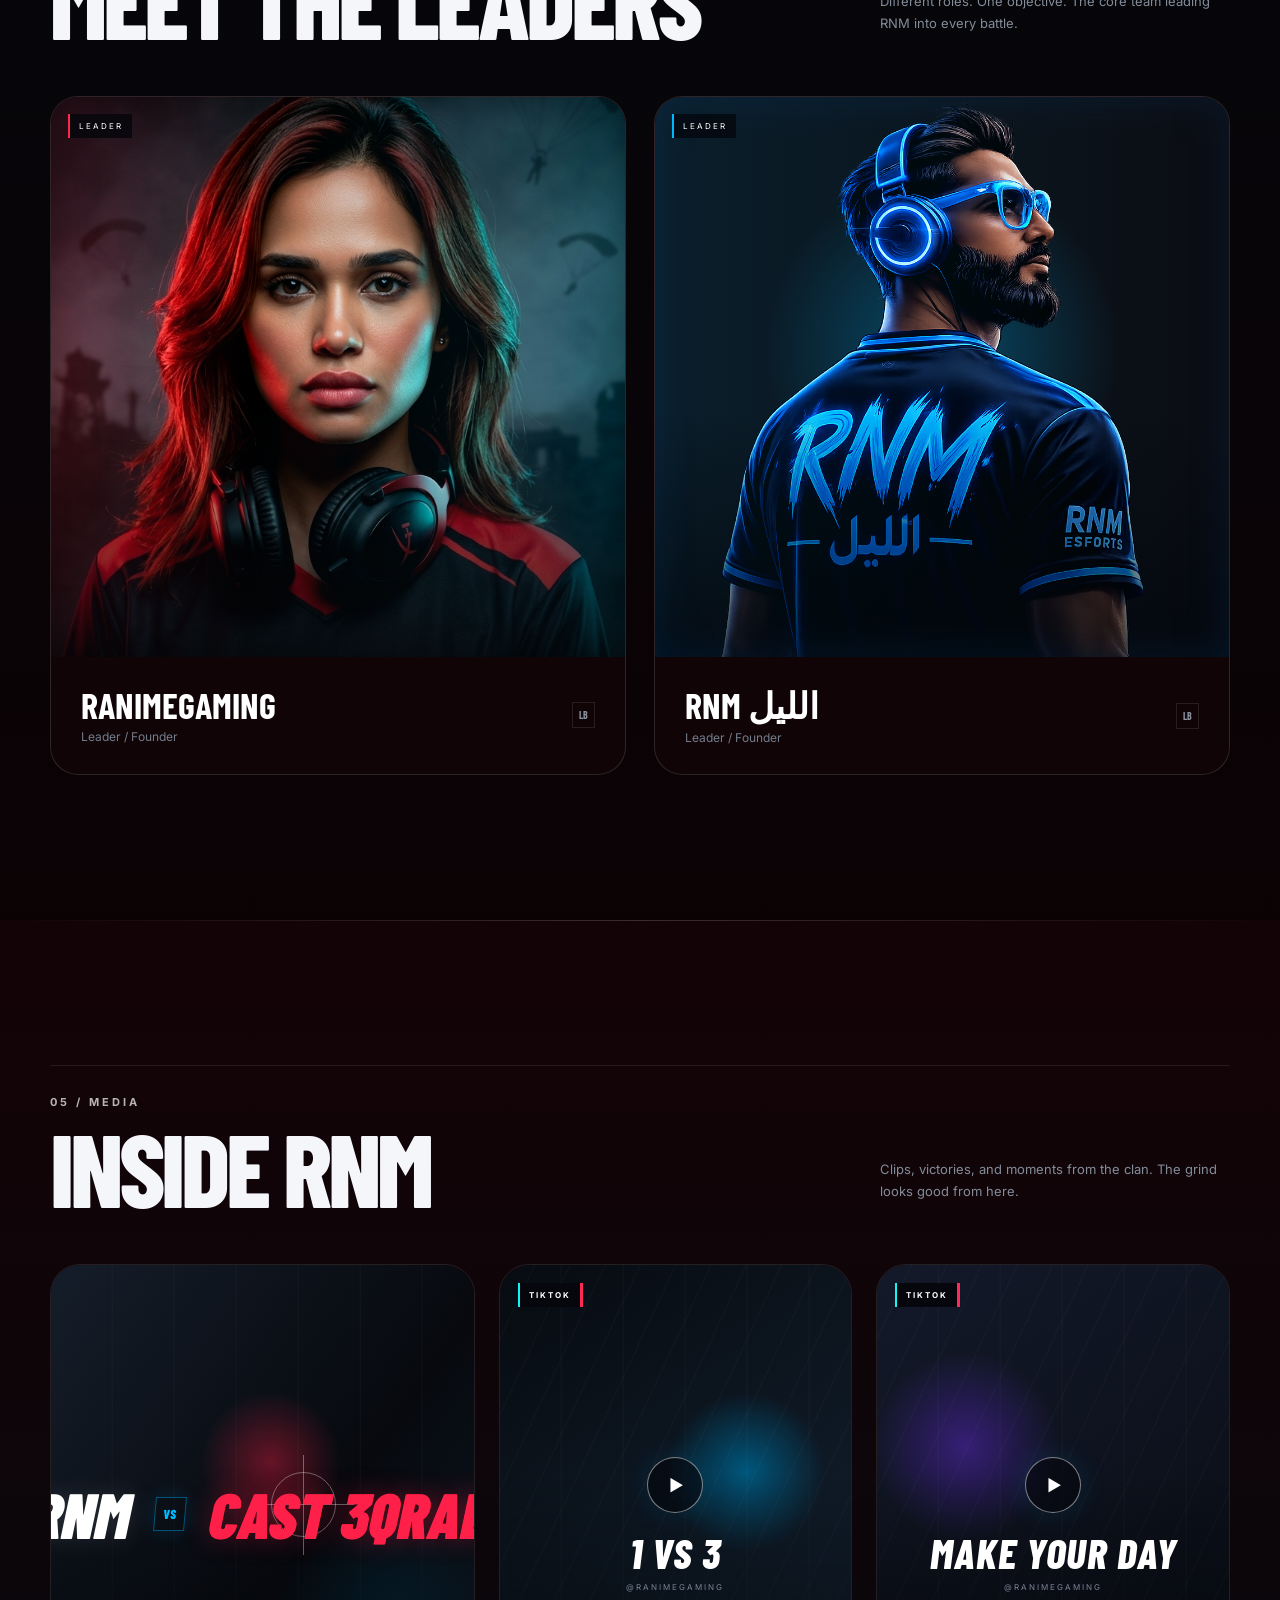
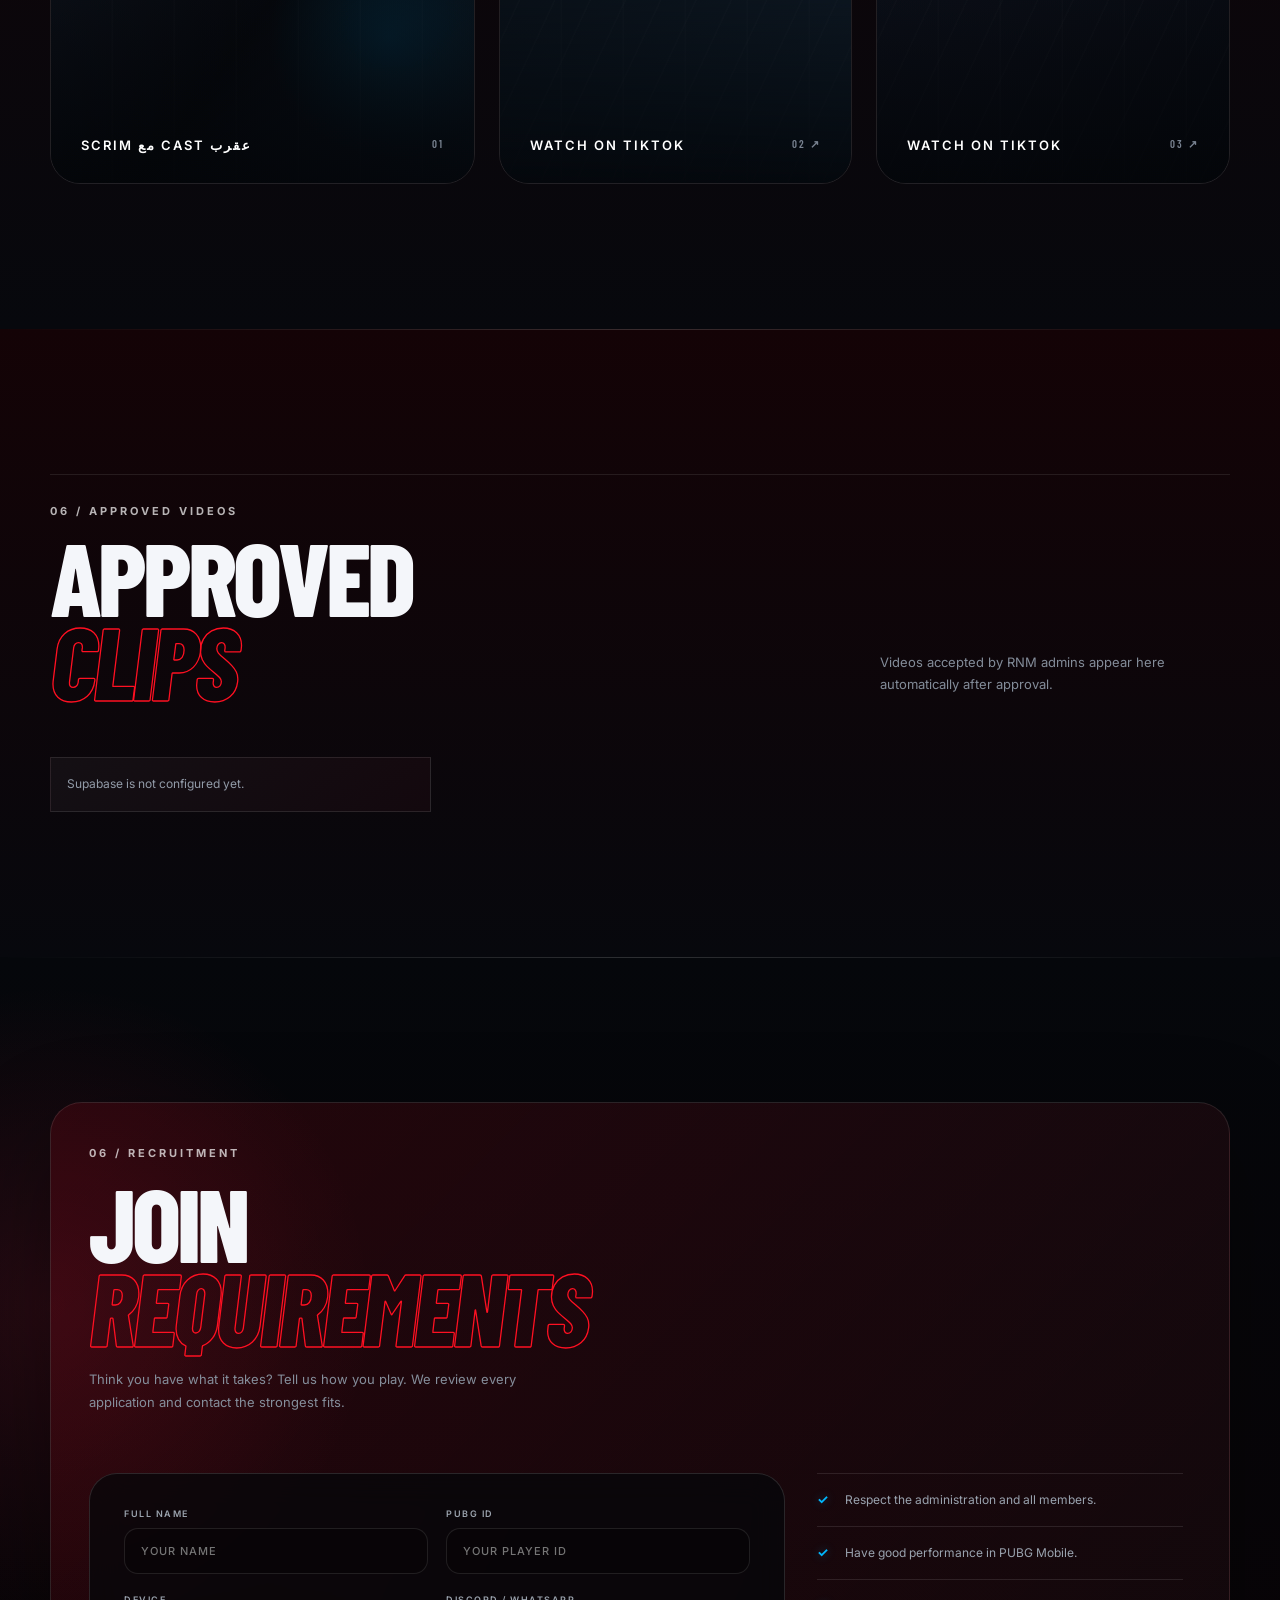
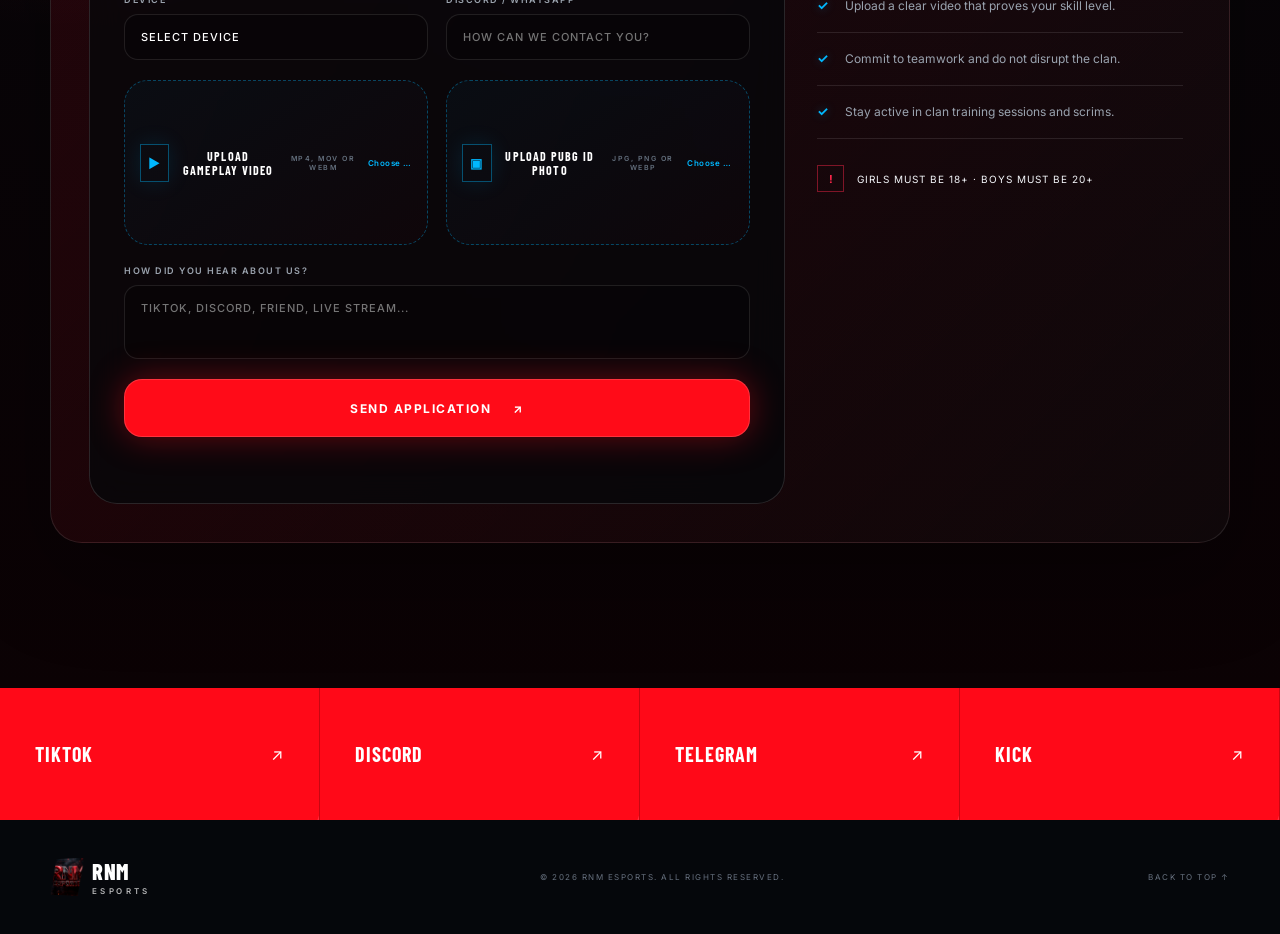
==== commit 88ffa2ab: "Remove hero foreground image" ====
--- a/index.html
+++ b/index.html
@@ -10,7 +10,7 @@
   <link rel="preconnect" href="https://fonts.googleapis.com">
   <link rel="preconnect" href="https://fonts.gstatic.com" crossorigin>
   <link href="https://fonts.googleapis.com/css2?family=Barlow+Condensed:ital,wght@0,500;0,600;0,700;0,800;0,900;1,700&family=Inter:wght@400;500;600;700&display=swap" rel="stylesheet">
-  <link rel="stylesheet" href="styles.css?v=20260709-17">
+  <link rel="stylesheet" href="styles.css?v=20260709-18">
 </head>
 <body>
   <div class="noise"></div>
@@ -72,7 +72,6 @@
           </div>
         </div>
         <div class="hero-emblem reveal" aria-hidden="true">
-          <img class="hero-character" src="assets/ranimegaming-leader.jpg" alt="">
           <div class="emblem-glow"></div>
           <div class="emblem-ring ring-1"></div>
           <div class="emblem-ring ring-2"></div>
--- a/styles.css
+++ b/styles.css
@@ -171,15 +171,14 @@
 .hero h1 .ranime-word:after,.hero h1 .gaming-word:after{display:none}
 .hero h1 .gaming-word,.is-arabic .hero h1 .gaming-word{transform:translateX(0);letter-spacing:12px}
 .hero h1:after{margin-left:auto;margin-right:auto}
-.hero-emblem{position:absolute;z-index:3;left:50%;top:47%;width:min(430px,32vw);height:min(640px,56vw);margin:0;transform:translate(-50%,-42%);opacity:1;display:block;pointer-events:none;animation:characterReveal .75s ease-out both,characterFloat 4.2s ease-in-out .75s infinite}
-.hero-character{position:absolute;z-index:6;inset:0;width:100%;height:100%;object-fit:cover;object-position:center top;filter:saturate(1.12) contrast(1.08) drop-shadow(0 34px 50px rgba(0,0,0,.58));-webkit-mask-image:linear-gradient(to bottom,#000 0 72%,transparent 100%);mask-image:linear-gradient(to bottom,#000 0 72%,transparent 100%)}
+.hero-emblem{display:none!important}
 .hero-emblem .emblem-glow{inset:12%;background:radial-gradient(circle,rgba(255,30,48,.3),transparent 70%);filter:blur(34px)}
 .hero-emblem .emblem-ring,.hero-emblem .orbit,.hero-emblem .emblem-core,.hero-emblem .status-chip,.hero-emblem .rank-chip{display:none}
-.hero-copy>p{position:relative;z-index:5;margin-top:min(17vw,235px);max-width:850px}
+.hero-copy>p{position:relative;z-index:5;margin-top:0;max-width:850px}
 .hero-actions{position:relative;z-index:5;justify-content:center}
 @keyframes characterDrop{from{opacity:0;transform:translate(-50%,-68%) scale(.92);filter:blur(8px)}to{opacity:1;transform:translate(-50%,-42%) scale(1);filter:none}}
 @keyframes characterReveal{from{opacity:0;transform:translate(-50%,-42%) scale(.96);filter:blur(4px)}to{opacity:1;transform:translate(-50%,-42%) scale(1);filter:none}}
 @keyframes characterFloat{50%{transform:translate(-50%,-45%) scale(1.015)}}
 @keyframes titleFloat{50%{transform:translateY(12px) scale(1.015);letter-spacing:-5px}}
-@media(max-width:900px){.hero-emblem{width:min(370px,58vw);height:min(560px,82vw);top:46%;display:block;right:auto;opacity:1}.hero-copy>p{margin-top:300px}.hero h1 .gaming-word,.is-arabic .hero h1 .gaming-word{letter-spacing:5px}}
-@media(max-width:600px){.hero-emblem{width:300px;height:450px;top:46%}.hero-copy>p{margin-top:245px}.hero h1 .gaming-word,.is-arabic .hero h1 .gaming-word{letter-spacing:2px}.hero h1{line-height:.78}}
+@media(max-width:900px){.hero h1 .gaming-word,.is-arabic .hero h1 .gaming-word{letter-spacing:5px}}
+@media(max-width:600px){.hero h1 .gaming-word,.is-arabic .hero h1 .gaming-word{letter-spacing:2px}.hero h1{line-height:.78}}
